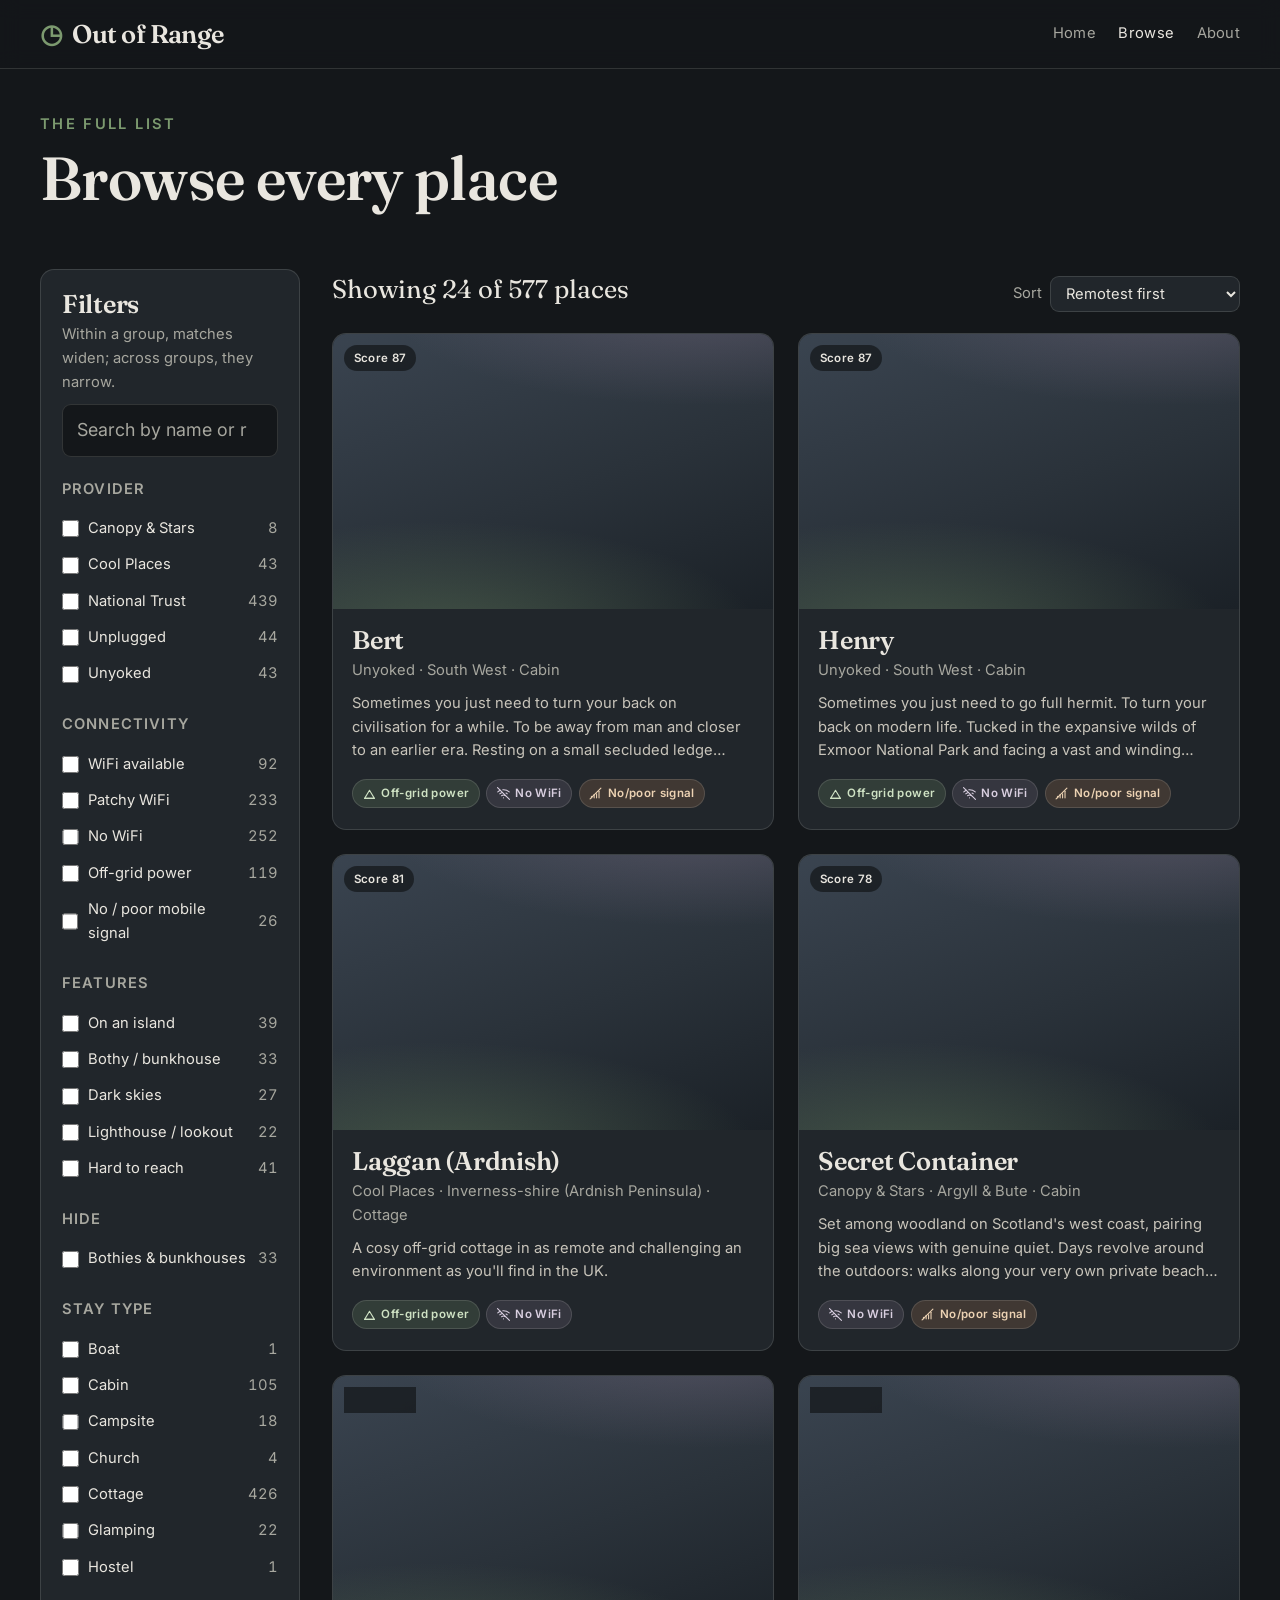
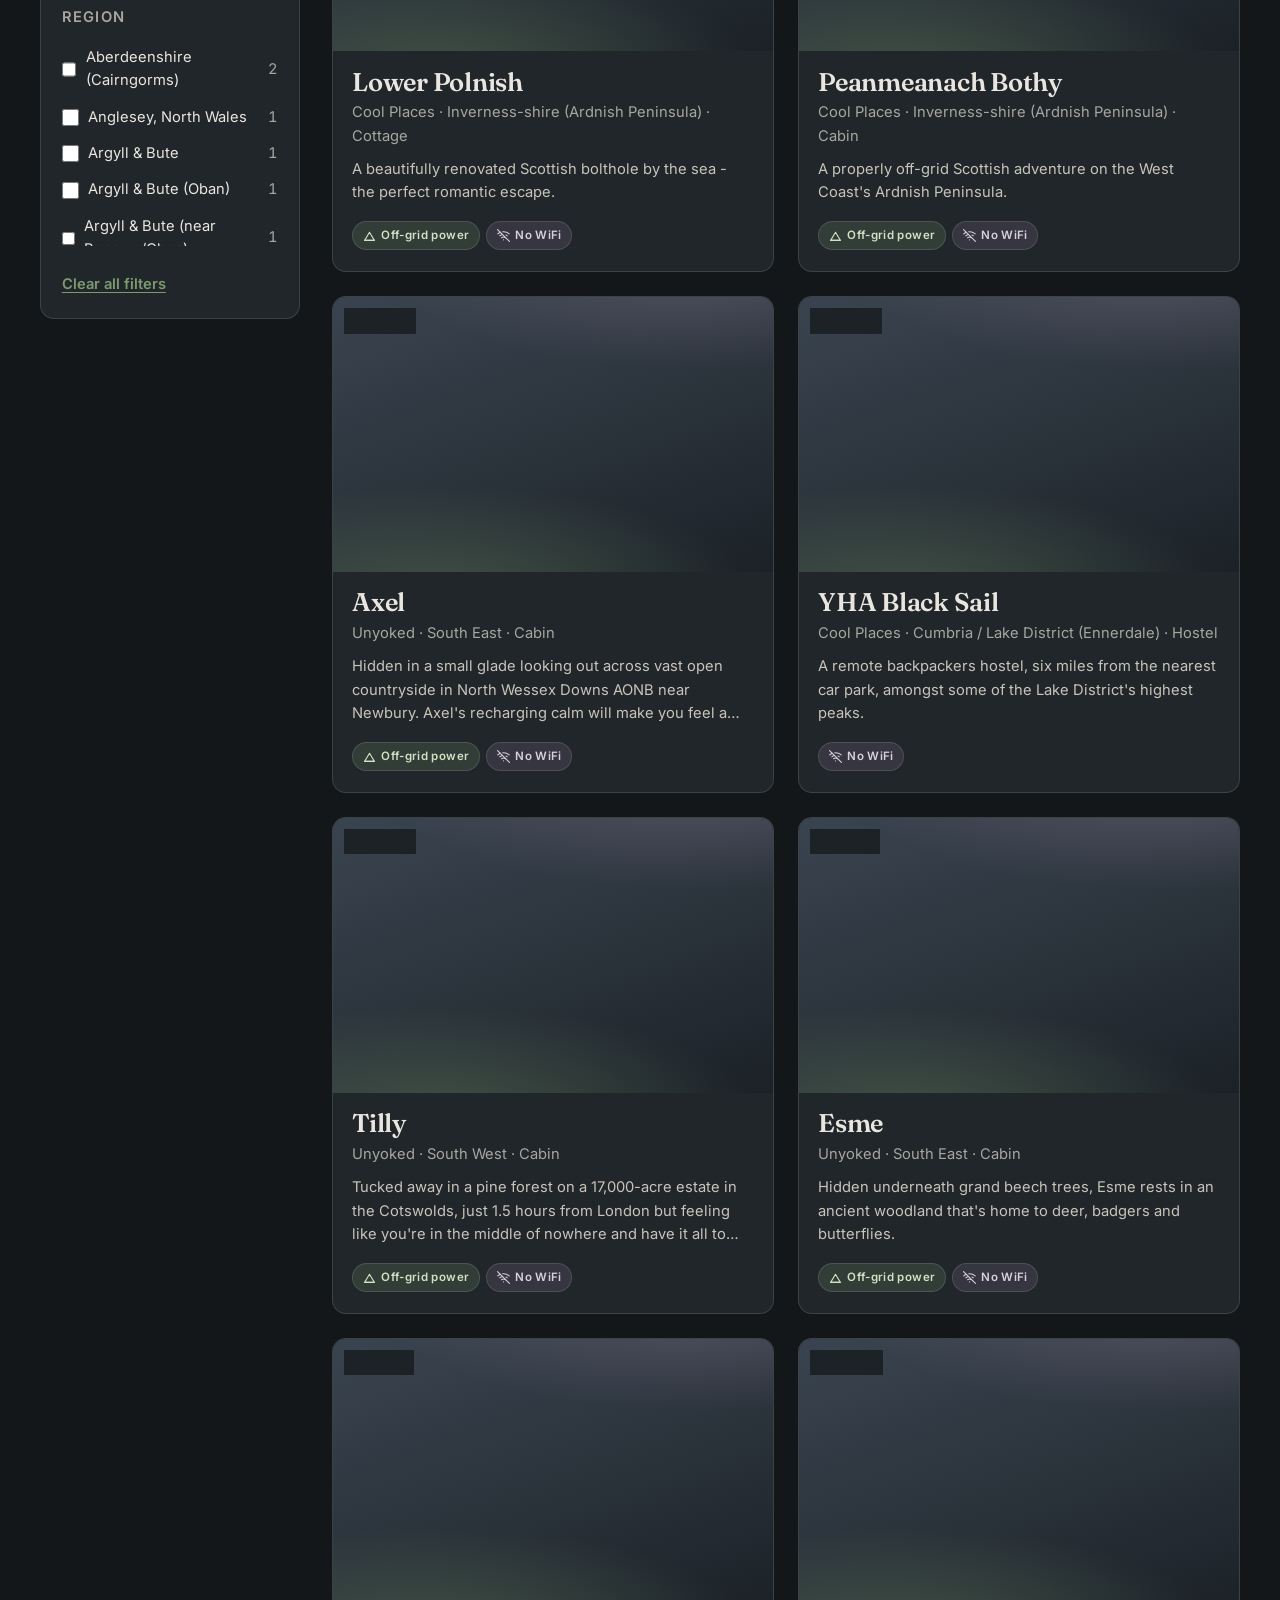
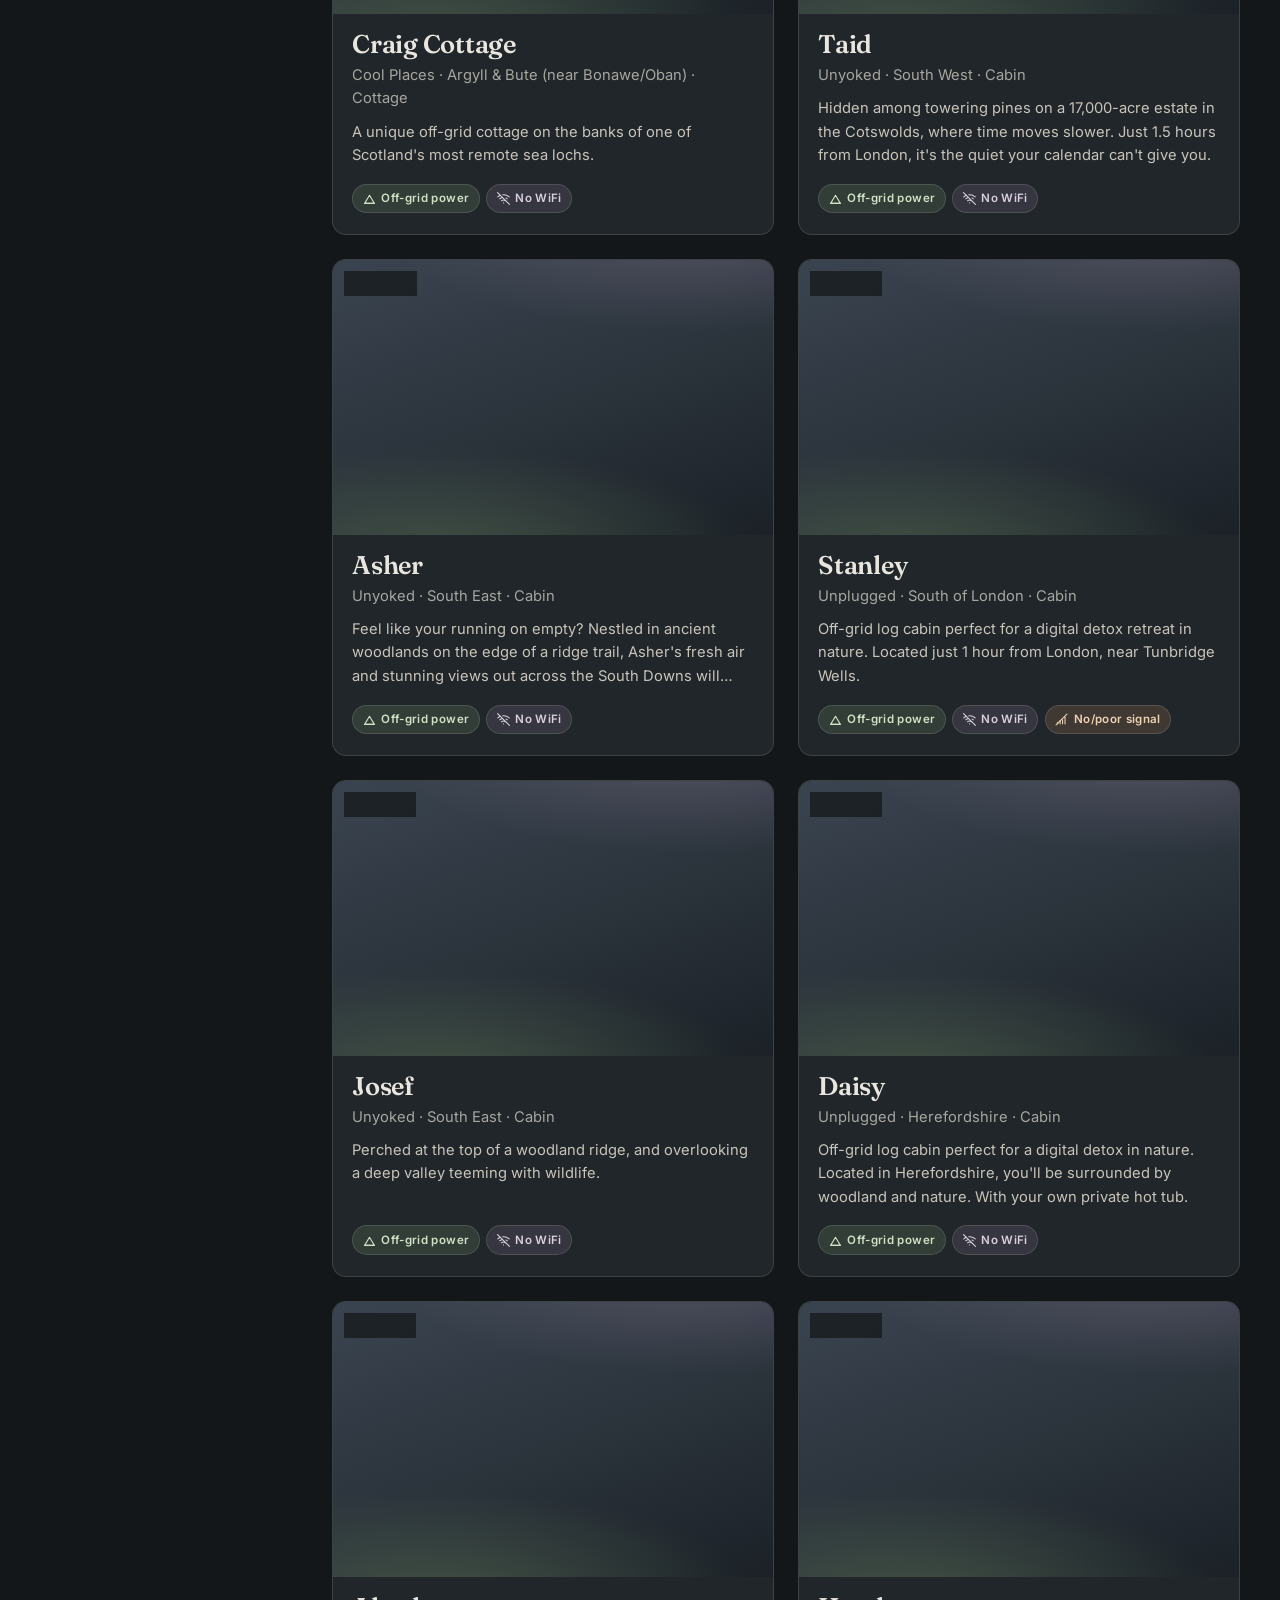
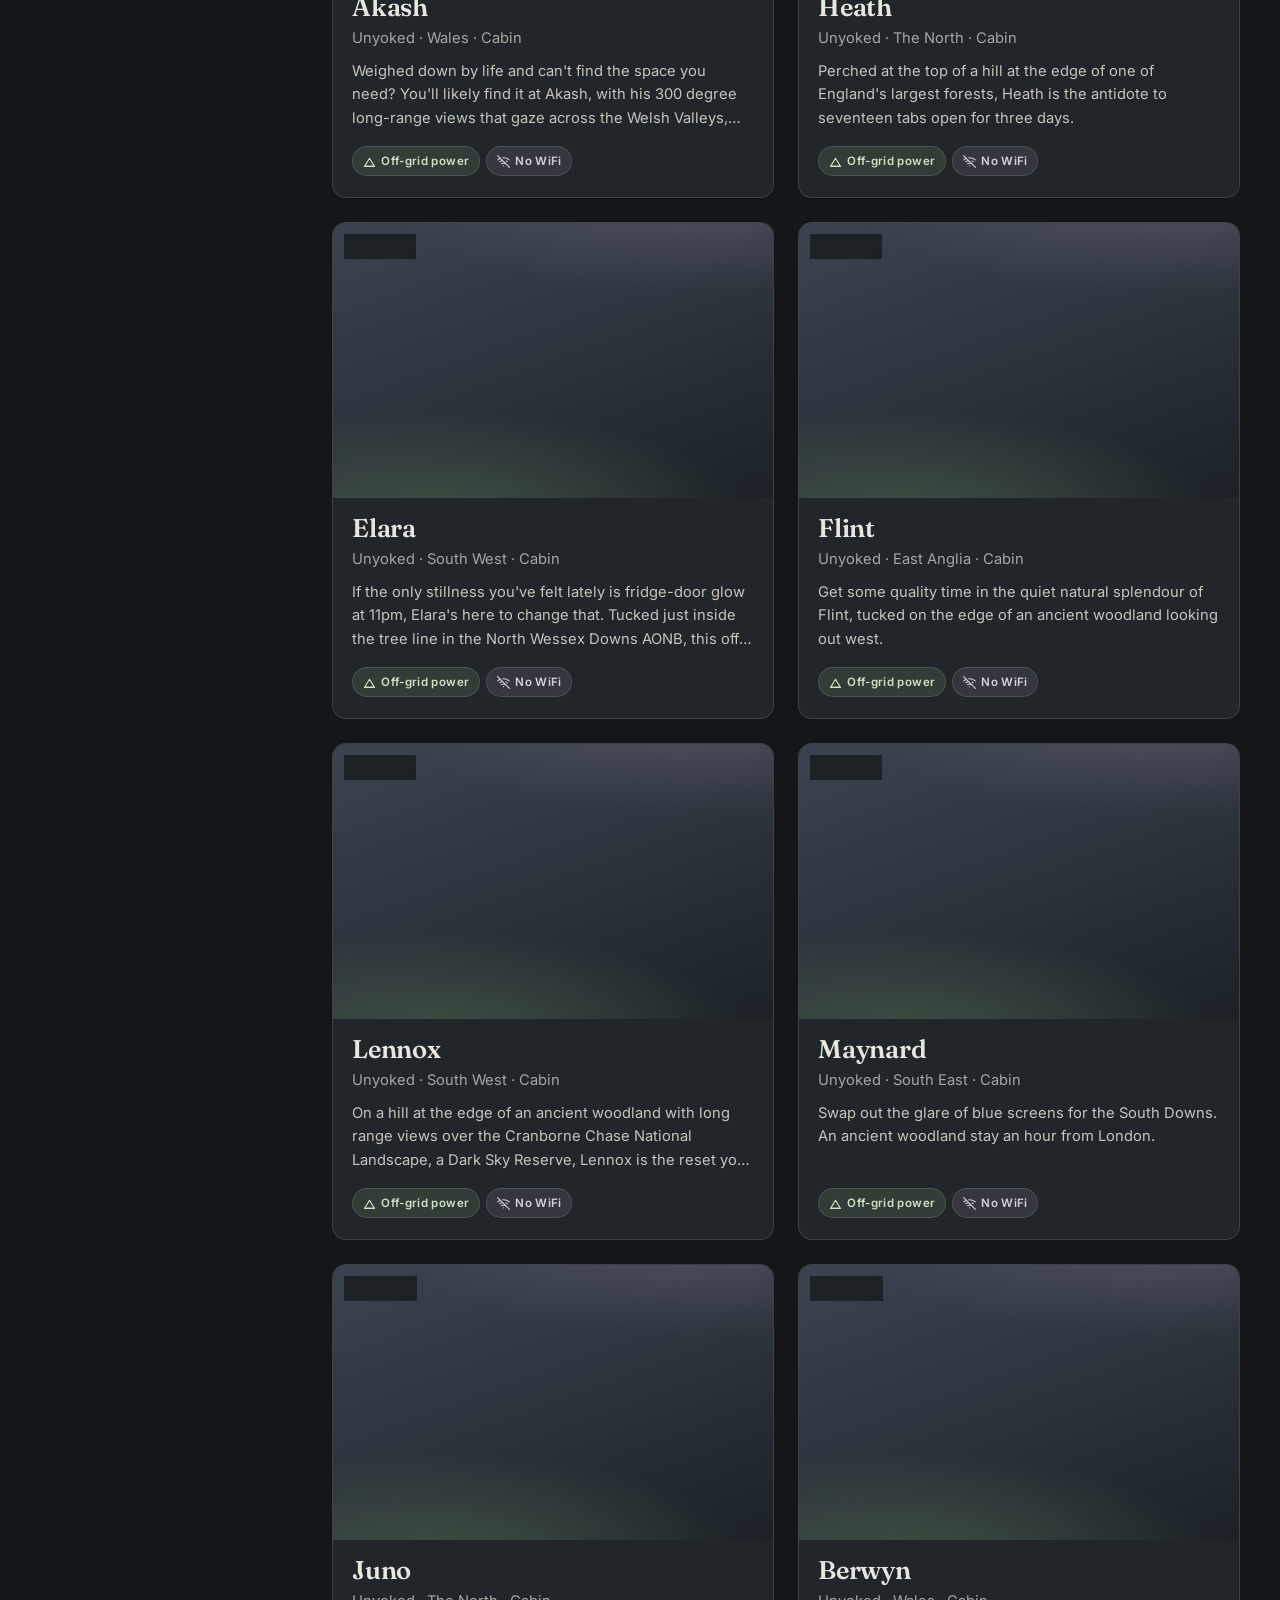
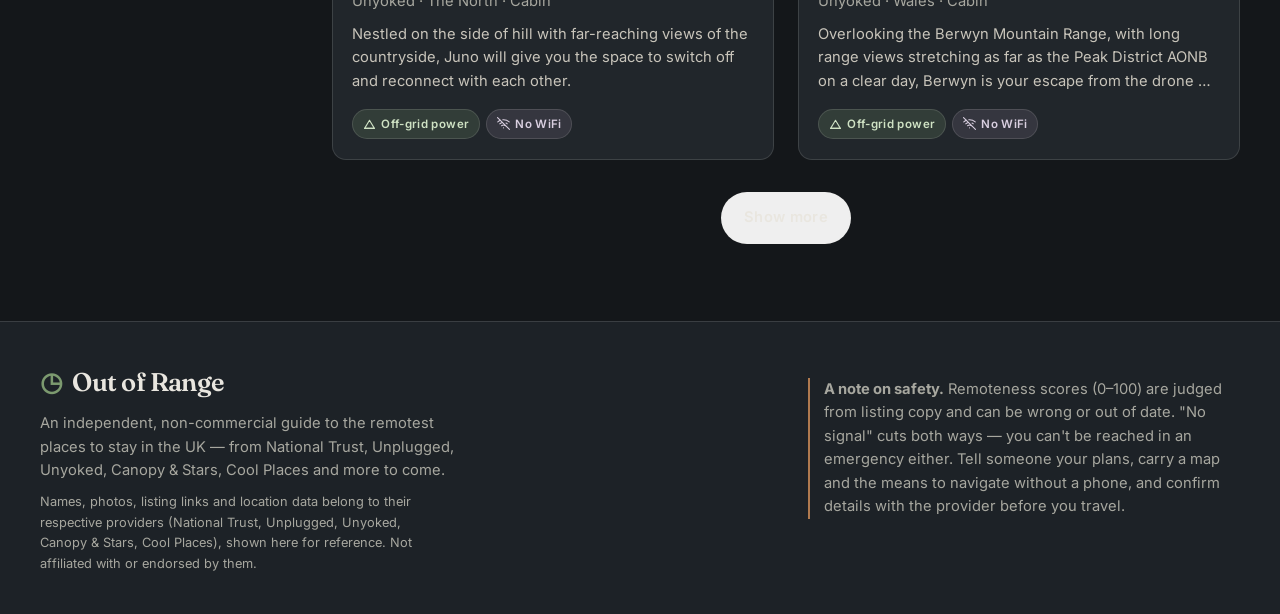
==== browse.html @ 347387bb "Initial commit: Out of Range — ranked guide to remote UK stays Static site (plain HTML/CSS/JS) ranki" ====
<!DOCTYPE html>
<html lang="en-GB">
<head>
  <meta charset="UTF-8">
  <meta name="viewport" content="width=device-width, initial-scale=1.0">
  <title>Browse remote places — Out of Range</title>
  <meta name="description" content="Filter remote UK places by connectivity (no WiFi, no signal, fully off-grid), nation and type.">
  <link rel="preconnect" href="https://fonts.googleapis.com">
  <link rel="preconnect" href="https://fonts.gstatic.com" crossorigin>
  <link href="https://fonts.googleapis.com/css2?family=Fraunces:opsz,wght@9..144,500;9..144,600&family=Inter:wght@400;500;600&display=swap" rel="stylesheet">
  <link rel="stylesheet" href="css/styles.css?v=40389946">
</head>
<body>
  <a class="skip-link" href="#main">Skip to content</a>

  <header class="site-header">
    <div class="wrap site-header__inner">
      <a class="brand" href="index.html"><span class="brand__mark">◷</span> Out of Range</a>
      <nav class="nav" aria-label="Primary">
        <a href="index.html">Home</a>
        <a href="browse.html" aria-current="page">Browse</a>
        <a href="index.html#about">About</a>
      </nav>
    </div>
  </header>

  <main id="main">
    <div class="wrap">
      <div class="section__head" style="margin-block:2.5rem 0">
        <span class="eyebrow">The full list</span>
        <h2 style="font-size:var(--step-3)">Browse every place</h2>
      </div>

      <button class="filters-toggle" id="filters-toggle" aria-expanded="false" aria-controls="filters">
        Filters
      </button>

      <div class="browse">
        <!-- Filters -->
        <form class="filters" id="filters" aria-label="Filter places">
          <h2>Filters</h2>
          <p class="muted" style="font-size:var(--step--1)">Within a group, matches widen; across groups, they narrow.</p>

          <div class="search-field">
            <label class="visually-hidden" for="search">Search places</label>
            <input type="search" id="search" placeholder="Search by name or region…" autocomplete="off">
          </div>

          <div id="filter-controls"><!-- populated by site.js --></div>

          <div class="filters__actions">
            <button type="button" class="link-btn" id="clear-filters">Clear all filters</button>
          </div>
        </form>

        <!-- Results -->
        <section aria-label="Results">
          <div class="results__bar">
            <span class="results__count" id="result-count" role="status" aria-live="polite">…</span>
            <label class="sort-field">
              Sort
              <select id="sort">
                <option value="remote">Remotest first</option>
                <option value="connected">Most connected first</option>
                <option value="az">A–Z</option>
              </select>
            </label>
          </div>
          <div id="results"><!-- populated by site.js --></div>
          <div class="more-wrap" id="more-wrap" hidden>
            <button type="button" class="btn btn--ghost" id="show-more">Show more</button>
          </div>
        </section>
      </div>
    </div>
  </main>

  <footer class="site-footer">
    <div class="wrap site-footer__inner">
      <div>
        <a class="brand" href="index.html"><span class="brand__mark">◷</span> Out of Range</a>
        <p style="margin-block-start:0.6rem">An independent, non-commercial guide to the remotest places to stay in the UK — from National Trust, Unplugged, Unyoked, Canopy &amp; Stars, Cool Places and more to come.</p>
        <p class="muted" style="font-size:0.8rem;margin-block-start:0.6rem">Names, photos, listing links and location data belong to their respective providers (National Trust, Unplugged, Unyoked, Canopy &amp; Stars, Cool Places), shown here for reference. Not affiliated with or endorsed by them.</p>
      </div>
      <div>
        <p class="safety"><strong>A note on safety.</strong> Remoteness scores (0–100) are judged from listing copy and can be wrong or out of date. "No signal" cuts both ways — you can't be reached in an emergency either. Tell someone your plans, carry a map and the means to navigate without a phone, and confirm details with the provider before you travel.</p>
      </div>
    </div>
  </footer>

  <script src="js/data.js?v=ab184cbf"></script>
  <script src="js/site.js?v=0c381d58"></script>
</body>
</html>
---- css/styles.css ----
/* ============================================================
   Out of Range — styles
   Plain CSS, no build. Organised: tokens, reset, layout,
   components, page sections, responsive, motion.
   ============================================================ */

/* ---------- Design tokens ---------- */
:root {
  /* Earthy / atmospheric palette */
  --ink: #14171a;          /* near-black slate */
  --ink-2: #1d2227;
  --fog: #e9e6df;          /* warm off-white */
  --fog-dim: #c8c4ba;
  --stone: #6f7670;        /* muted grey-green */
  --moss: #5b7355;         /* moss green */
  --moss-bright: #7c9a6f;
  --heather: #7d6f86;      /* muted purple */
  --rust: #b07a4f;         /* warm accent */
  --line: rgba(233, 230, 223, 0.14);

  --bg: var(--ink);
  --surface: #21262b;
  --surface-2: #2a3036;
  --text: var(--fog);
  --text-dim: #a7a79f;
  --accent: var(--moss-bright);

  --maxw: 1200px;
  --radius: 14px;
  --radius-sm: 9px;
  --shadow: 0 14px 40px rgba(0, 0, 0, 0.45);

  --serif: "Fraunces", "Iowan Old Style", "Palatino Linotype", Georgia, serif;
  --sans: "Inter", system-ui, -apple-system, "Segoe UI", Roboto, sans-serif;

  --step--1: clamp(0.82rem, 0.78rem + 0.2vw, 0.92rem);
  --step-0: clamp(1rem, 0.96rem + 0.25vw, 1.12rem);
  --step-1: clamp(1.3rem, 1.2rem + 0.6vw, 1.6rem);
  --step-2: clamp(1.7rem, 1.4rem + 1.4vw, 2.4rem);
  --step-3: clamp(2.4rem, 1.9rem + 2.6vw, 3.8rem);
  --step-4: clamp(3rem, 2.2rem + 4.5vw, 5.6rem);
}

/* ---------- Reset ---------- */
*,
*::before,
*::after { box-sizing: border-box; }

* { margin: 0; }

html { -webkit-text-size-adjust: 100%; scroll-behavior: smooth; }

body {
  font-family: var(--sans);
  font-size: var(--step-0);
  line-height: 1.6;
  color: var(--text);
  background: var(--bg);
  -webkit-font-smoothing: antialiased;
  text-rendering: optimizeLegibility;
  min-block-size: 100dvh;
}

img { display: block; max-inline-size: 100%; height: auto; }

a { color: inherit; text-decoration-color: var(--line); text-underline-offset: 3px; }
a:hover { text-decoration-color: var(--accent); }

h1, h2, h3 { font-family: var(--serif); font-weight: 600; line-height: 1.08; letter-spacing: -0.01em; }

button { font: inherit; cursor: pointer; }

:focus-visible {
  outline: 2px solid var(--moss-bright);
  outline-offset: 3px;
  border-radius: 4px;
}

/* ---------- Layout helpers ---------- */
.wrap {
  inline-size: min(100% - 2.5rem, var(--maxw));
  margin-inline: auto;
}

.skip-link {
  position: absolute;
  inset-block-start: -100px;
  inset-inline-start: 1rem;
  background: var(--fog);
  color: var(--ink);
  padding: 0.6rem 1rem;
  border-radius: 0 0 var(--radius-sm) var(--radius-sm);
  z-index: 100;
  transition: inset-block-start 0.2s ease;
}
.skip-link:focus { inset-block-start: 0; }

.eyebrow {
  font-family: var(--sans);
  font-size: var(--step--1);
  font-weight: 600;
  letter-spacing: 0.16em;
  text-transform: uppercase;
  color: var(--accent);
}

.muted { color: var(--text-dim); }

.visually-hidden {
  position: absolute;
  inline-size: 1px;
  block-size: 1px;
  padding: 0;
  margin: -1px;
  overflow: hidden;
  clip: rect(0, 0, 0, 0);
  white-space: nowrap;
  border: 0;
}

/* ---------- Header / nav ---------- */
.site-header {
  position: sticky;
  inset-block-start: 0;
  z-index: 40;
  backdrop-filter: blur(10px);
  background: color-mix(in srgb, var(--ink) 78%, transparent);
  border-block-end: 1px solid var(--line);
}
.site-header__inner {
  display: flex;
  align-items: center;
  justify-content: space-between;
  gap: 1rem;
  padding-block: 0.85rem;
}
.brand {
  display: inline-flex;
  align-items: center;
  gap: 0.6rem;
  font-family: var(--serif);
  font-size: var(--step-1);
  font-weight: 600;
  text-decoration: none;
  letter-spacing: -0.02em;
}
.brand__mark { color: var(--accent); }
.nav {
  display: flex;
  gap: 1.4rem;
  font-size: var(--step--1);
  letter-spacing: 0.02em;
}
.nav a { text-decoration: none; color: var(--text-dim); transition: color 0.15s ease; }
.nav a:hover,
.nav a[aria-current="page"] { color: var(--text); }

/* ---------- Hero ---------- */
.hero {
  position: relative;
  isolation: isolate;
  min-block-size: clamp(420px, 76dvh, 760px);
  display: grid;
  align-items: end;
  overflow: clip;
}
.hero__scene {
  position: absolute;
  inset: 0;
  z-index: -2;
  /* Layered gradients evoking misty ridgelines at dusk. */
  background:
    radial-gradient(120% 80% at 80% -10%, rgba(125, 111, 134, 0.5), transparent 60%),
    radial-gradient(90% 60% at 12% 0%, rgba(176, 122, 79, 0.28), transparent 55%),
    linear-gradient(180deg, #2b3440 0%, #222a33 30%, #1a2026 60%, #14171a 100%);
}
.hero__ridges {
  position: absolute;
  inset: 0;
  z-index: -1;
  background:
    radial-gradient(140% 70% at 20% 100%, rgba(91, 115, 85, 0.55), transparent 60%),
    radial-gradient(150% 60% at 85% 100%, rgba(31, 38, 46, 0.9), transparent 55%),
    radial-gradient(120% 50% at 50% 108%, rgba(20, 23, 26, 0.95), transparent 60%);
}
.hero__inner { padding-block: clamp(3rem, 9vh, 7rem); max-inline-size: 46rem; }
.hero h1 {
  font-size: var(--step-4);
  margin-block: 0.6rem 1.1rem;
}
.hero p { font-size: var(--step-1); color: var(--fog-dim); max-inline-size: 34rem; }
.hero__cta { margin-block-start: 2rem; display: flex; flex-wrap: wrap; gap: 0.9rem; }

/* ---------- Buttons ---------- */
.btn {
  display: inline-flex;
  align-items: center;
  gap: 0.5rem;
  padding: 0.8rem 1.4rem;
  border-radius: 999px;
  border: 1px solid transparent;
  font-size: var(--step--1);
  font-weight: 600;
  letter-spacing: 0.02em;
  text-decoration: none;
  transition: transform 0.15s ease, background 0.15s ease, border-color 0.15s ease;
}
.btn svg { inline-size: 17px; block-size: 17px; flex: none; }
.btn--primary { background: var(--fog); color: var(--ink); }
.btn--primary:hover { transform: translateY(-2px); background: #fff; }
.btn--ghost { border-color: var(--line); color: var(--text); }
.btn--ghost:hover { border-color: var(--accent); transform: translateY(-2px); }

/* ---------- Section scaffolding ---------- */
.section { padding-block: clamp(3.5rem, 8vh, 6rem); }
.section__head { max-inline-size: 42rem; margin-block-end: 2.5rem; }
.section__head h2 { font-size: var(--step-3); margin-block: 0.5rem 0.8rem; }
.section--alt { background: var(--ink-2); border-block: 1px solid var(--line); }

/* ---------- Concept strip ---------- */
.concept-grid {
  display: grid;
  grid-template-columns: repeat(auto-fit, minmax(220px, 1fr));
  gap: 1.5rem;
}
.concept {
  padding: 1.6rem;
  border: 1px solid var(--line);
  border-radius: var(--radius);
  background: var(--surface);
}
.concept h3 { font-size: var(--step-1); margin-block-end: 0.5rem; display: flex; align-items: center; gap: 0.6rem; }
.concept .icon { color: var(--accent); }

/* ---------- Card grid ---------- */
.card-grid {
  display: grid;
  grid-template-columns: repeat(auto-fill, minmax(min(100%, 290px), 1fr));
  gap: 1.5rem;
}

.card {
  position: relative;
  display: flex;
  flex-direction: column;
  background: var(--surface);
  border: 1px solid var(--line);
  border-radius: var(--radius);
  overflow: clip;
  text-decoration: none;
  color: inherit;
  transition: transform 0.18s ease, border-color 0.18s ease, box-shadow 0.18s ease;
}
.card:hover {
  transform: translateY(-4px);
  border-color: color-mix(in srgb, var(--accent) 50%, var(--line));
  box-shadow: var(--shadow);
}
.card__media {
  aspect-ratio: 16 / 10;
  position: relative;
  overflow: clip;
}
.card__media img {
  inline-size: 100%;
  block-size: 100%;
  object-fit: cover;
  transition: transform 0.4s ease;
}
.card:hover .card__media img { transform: scale(1.04); }
.card__rank {
  position: absolute;
  inset-block-start: 0.7rem;
  inset-inline-start: 0.7rem;
  font-size: 0.72rem;
  font-weight: 600;
  letter-spacing: 0.03em;
  background: color-mix(in srgb, var(--ink) 72%, transparent);
  backdrop-filter: blur(4px);
  color: var(--fog);
  padding: 0.22rem 0.6rem;
  border-radius: 999px;
}
.card__body { padding: 1.1rem 1.2rem 1.3rem; display: flex; flex-direction: column; gap: 0.6rem; flex: 1; }
.card__title { font-size: var(--step-1); }
.card__loc { font-size: var(--step--1); color: var(--text-dim); margin-block-start: -0.3rem; }
.card__blurb {
  font-size: var(--step--1);
  color: var(--fog-dim);
  display: -webkit-box;
  -webkit-line-clamp: 3;
  -webkit-box-orient: vertical;
  line-clamp: 3;
  overflow: clip;
}
.card__badges { margin-block-start: auto; padding-block-start: 0.4rem; }

/* ---------- Connectivity badges ---------- */
.badges { display: flex; flex-wrap: wrap; gap: 0.4rem; }
.badge {
  display: inline-flex;
  align-items: center;
  gap: 0.35rem;
  font-size: 0.72rem;
  font-weight: 600;
  letter-spacing: 0.03em;
  padding: 0.28rem 0.6rem;
  border-radius: 999px;
  border: 1px solid var(--line);
  white-space: nowrap;
}
.badge svg { inline-size: 13px; block-size: 13px; }
.badge--nowifi { background: color-mix(in srgb, var(--heather) 22%, var(--surface)); color: #d9cfe0; }
.badge--patchy { background: color-mix(in srgb, var(--heather) 14%, var(--surface)); color: #c9c0d2; }
.badge--nosignal { background: color-mix(in srgb, var(--rust) 22%, var(--surface)); color: #ecd2b3; }
.badge--offgrid { background: color-mix(in srgb, var(--moss) 30%, var(--surface)); color: #cfe2c4; }

/* ---------- Image fallback (when a CDN photo won't load) ---------- */
.media--fallback {
  background:
    radial-gradient(120% 70% at 25% 110%, rgba(91, 115, 85, 0.55), transparent 60%),
    radial-gradient(120% 60% at 85% -10%, rgba(125, 111, 134, 0.4), transparent 60%),
    linear-gradient(160deg, #3a4450 0%, #2a323a 55%, #1b2127 100%);
}

/* ---------- Browse layout ---------- */
.browse {
  display: grid;
  grid-template-columns: 1fr;
  gap: 2rem;
  padding-block: clamp(2rem, 5vh, 3.5rem);
}
@media (min-width: 920px) {
  .browse { grid-template-columns: 260px 1fr; align-items: start; }
}

.filters {
  border: 1px solid var(--line);
  border-radius: var(--radius);
  background: var(--surface);
  padding: 1.3rem;
}
@media (min-width: 920px) {
  .filters { position: sticky; inset-block-start: 5rem; }
}
.filters h2 { font-size: var(--step-1); margin-block-end: 0.3rem; }
.filter-group { border: 0; padding: 0; margin-block-start: 1.3rem; }
.filter-group legend {
  font-size: var(--step--1);
  font-weight: 600;
  letter-spacing: 0.08em;
  text-transform: uppercase;
  color: var(--text-dim);
  margin-block-end: 0.6rem;
  padding: 0;
}
.filter-group--scroll {
  max-block-size: 240px;
  overflow-y: auto;
  scrollbar-gutter: stable;
  overscroll-behavior: contain;
}
.check {
  display: flex;
  align-items: center;
  gap: 0.6rem;
  padding: 0.4rem 0;
  font-size: var(--step--1);
  cursor: pointer;
}
.check input { inline-size: 1.05rem; block-size: 1.05rem; accent-color: var(--moss-bright); cursor: pointer; }
.check .count { margin-inline-start: auto; color: var(--text-dim); font-variant-numeric: tabular-nums; }

.search-field { position: relative; margin-block-start: 0.6rem; }
.search-field input {
  inline-size: 100%;
  padding: 0.7rem 0.9rem;
  border-radius: var(--radius-sm);
  border: 1px solid var(--line);
  background: var(--ink);
  color: var(--text);
  font: inherit;
}
.search-field input::placeholder { color: var(--text-dim); }

.filters__actions { margin-block-start: 1.4rem; }
.link-btn {
  background: none;
  border: 0;
  color: var(--accent);
  font-size: var(--step--1);
  font-weight: 600;
  padding: 0;
  text-decoration: underline;
  text-underline-offset: 3px;
}

.results__bar {
  display: flex;
  align-items: baseline;
  justify-content: space-between;
  gap: 1rem;
  margin-block-end: 1.3rem;
  flex-wrap: wrap;
}
.results__count { font-family: var(--serif); font-size: var(--step-1); }
.sort-field { display: flex; align-items: center; gap: 0.5rem; font-size: var(--step--1); color: var(--text-dim); }
.sort-field select {
  font: inherit;
  font-size: var(--step--1);
  color: var(--text);
  background: var(--surface);
  border: 1px solid var(--line);
  border-radius: var(--radius-sm);
  padding: 0.45rem 0.7rem;
}
.more-wrap { margin-block-start: 2rem; display: grid; place-items: center; }
.more-wrap[hidden] { display: none; }
.empty {
  border: 1px dashed var(--line);
  border-radius: var(--radius);
  padding: 3rem 1.5rem;
  text-align: center;
  color: var(--text-dim);
}

/* mobile filter toggle */
.filters-toggle { display: none; }
@media (max-width: 919px) {
  .filters-toggle {
    display: inline-flex;
    align-items: center;
    gap: 0.5rem;
    margin-block-end: 1rem;
    padding: 0.7rem 1.1rem;
    border-radius: 999px;
    border: 1px solid var(--line);
    background: var(--surface);
    color: var(--text);
  }
  .filters { display: none; }
  .filters[data-open="true"] { display: block; }
}

/* ---------- Place detail ---------- */
.place-hero {
  position: relative;
  isolation: isolate;
  min-block-size: clamp(340px, 56dvh, 560px);
  display: grid;
  align-items: end;
  overflow: clip;
}
.place-hero__bg { position: absolute; inset: 0; z-index: -2; }
.place-hero__bg img { inline-size: 100%; block-size: 100%; object-fit: cover; }
.place-hero::after {
  content: "";
  position: absolute;
  inset: 0;
  z-index: -1;
  background: linear-gradient(180deg, rgba(20,23,26,0.15) 0%, rgba(20,23,26,0.55) 55%, rgba(20,23,26,0.95) 100%);
}
.place-hero__inner { padding-block: clamp(2rem, 6vh, 4rem); }
.place-hero h1 { font-size: var(--step-3); margin-block: 0.6rem 0.8rem; max-inline-size: 18ch; }
.place-hero__meta { display: flex; flex-wrap: wrap; gap: 0.5rem 1.2rem; color: var(--fog-dim); font-size: var(--step--1); }

.place-body {
  display: grid;
  grid-template-columns: 1fr;
  gap: 2.5rem;
  padding-block: clamp(2.5rem, 6vh, 4rem);
}
@media (min-width: 860px) {
  .place-body { grid-template-columns: 1fr 300px; align-items: start; }
}
.prose p { margin-block-end: 1rem; max-inline-size: 60ch; }
.prose p:first-of-type { font-size: var(--step-1); color: var(--fog); font-family: var(--serif); line-height: 1.4; }

.block-h { font-size: var(--step-1); margin-block: 2rem 0.9rem; }

.chips { display: flex; flex-wrap: wrap; gap: 0.5rem; }
.chip {
  font-size: var(--step--1);
  padding: 0.35rem 0.75rem;
  border-radius: 999px;
  border: 1px solid var(--line);
  background: var(--surface);
  color: var(--fog-dim);
}

.quotes { list-style: none; padding: 0; display: flex; flex-direction: column; gap: 0.9rem; max-inline-size: 62ch; }
.quotes li {
  padding: 0.7rem 0 0.7rem 1.1rem;
  border-inline-start: 2px solid color-mix(in srgb, var(--accent) 60%, var(--line));
  color: var(--fog-dim);
  font-style: italic;
}

.score-total { font-family: var(--sans); font-size: var(--step-1); color: var(--accent); margin-inline-start: 0.4rem; }
.score-total small { color: var(--text-dim); font-weight: 400; }
.score-why { max-inline-size: 60ch; margin-block: -0.3rem 1rem; font-style: italic; }
.scorebars { display: grid; gap: 0.55rem; max-inline-size: 30rem; }
.bar { display: grid; grid-template-columns: 7.5rem 1fr 3rem; align-items: center; gap: 0.7rem; font-size: var(--step--1); }
.bar__label { color: var(--fog-dim); }
.bar__track { block-size: 8px; border-radius: 999px; background: color-mix(in srgb, var(--fog) 10%, transparent); overflow: clip; }
.bar__fill { display: block; block-size: 100%; border-radius: 999px; background: linear-gradient(90deg, var(--moss), var(--moss-bright)); }
.bar__val { text-align: end; color: var(--fog-dim); font-variant-numeric: tabular-nums; }
.bar__val small { color: var(--text-dim); }

.caveat {
  margin-block-start: 1.5rem;
  padding: 0.9rem 1.1rem;
  border-radius: var(--radius-sm);
  background: color-mix(in srgb, var(--rust) 12%, var(--surface));
  border: 1px solid var(--line);
  font-size: var(--step--1);
  max-inline-size: 62ch;
}

.gallery {
  margin-block-start: 2rem;
  display: grid;
  grid-template-columns: repeat(auto-fit, minmax(180px, 1fr));
  gap: 0.8rem;
}
.gallery__item { aspect-ratio: 4 / 3; border-radius: var(--radius-sm); overflow: clip; }
.gallery__item img { inline-size: 100%; block-size: 100%; object-fit: cover; }

.factbox__actions { margin-block-start: 1.4rem; display: flex; flex-direction: column; gap: 0.7rem; }
.factbox__actions .btn { justify-content: center; }

.factbox {
  border: 1px solid var(--line);
  border-radius: var(--radius);
  background: var(--surface);
  padding: 1.4rem;
}
@media (min-width: 860px) { .factbox { position: sticky; inset-block-start: 5rem; } }
.factbox h2 { font-size: var(--step-1); margin-block-end: 1rem; }
.fact { padding-block: 0.7rem; border-block-start: 1px solid var(--line); }
.fact:first-of-type { border-block-start: 0; padding-block-start: 0; }
.fact dt { font-size: 0.72rem; letter-spacing: 0.08em; text-transform: uppercase; color: var(--text-dim); }
.fact dd { margin-block-start: 0.15rem; }
.connectivity-note {
  margin-block-start: 1.2rem;
  padding: 0.9rem 1rem;
  border-radius: var(--radius-sm);
  background: var(--ink);
  border: 1px solid var(--line);
  font-size: var(--step--1);
  color: var(--fog-dim);
}
.back-link { display: inline-flex; align-items: center; gap: 0.4rem; margin-block-end: 1.5rem; font-size: var(--step--1); color: var(--text-dim); text-decoration: none; white-space: nowrap; }
.back-link svg { inline-size: 16px; block-size: 16px; flex: none; }
.back-link:hover { color: var(--text); }

/* ---------- Footer ---------- */
.site-footer {
  border-block-start: 1px solid var(--line);
  background: var(--ink-2);
  padding-block: 2.5rem;
  margin-block-start: 2rem;
}
.site-footer__inner { display: flex; flex-wrap: wrap; gap: 1.5rem 3rem; justify-content: space-between; }
.site-footer p { font-size: var(--step--1); color: var(--text-dim); max-inline-size: 48ch; }
.safety {
  margin-block-start: 1rem;
  font-size: 0.8rem;
  color: var(--text-dim);
  border-inline-start: 2px solid var(--rust);
  padding-inline-start: 0.9rem;
}

/* ---------- Motion ---------- */
@media (prefers-reduced-motion: reduce) {
  html { scroll-behavior: auto; }
  *, *::before, *::after {
    animation-duration: 0.001ms !important;
    transition-duration: 0.001ms !important;
  }
}
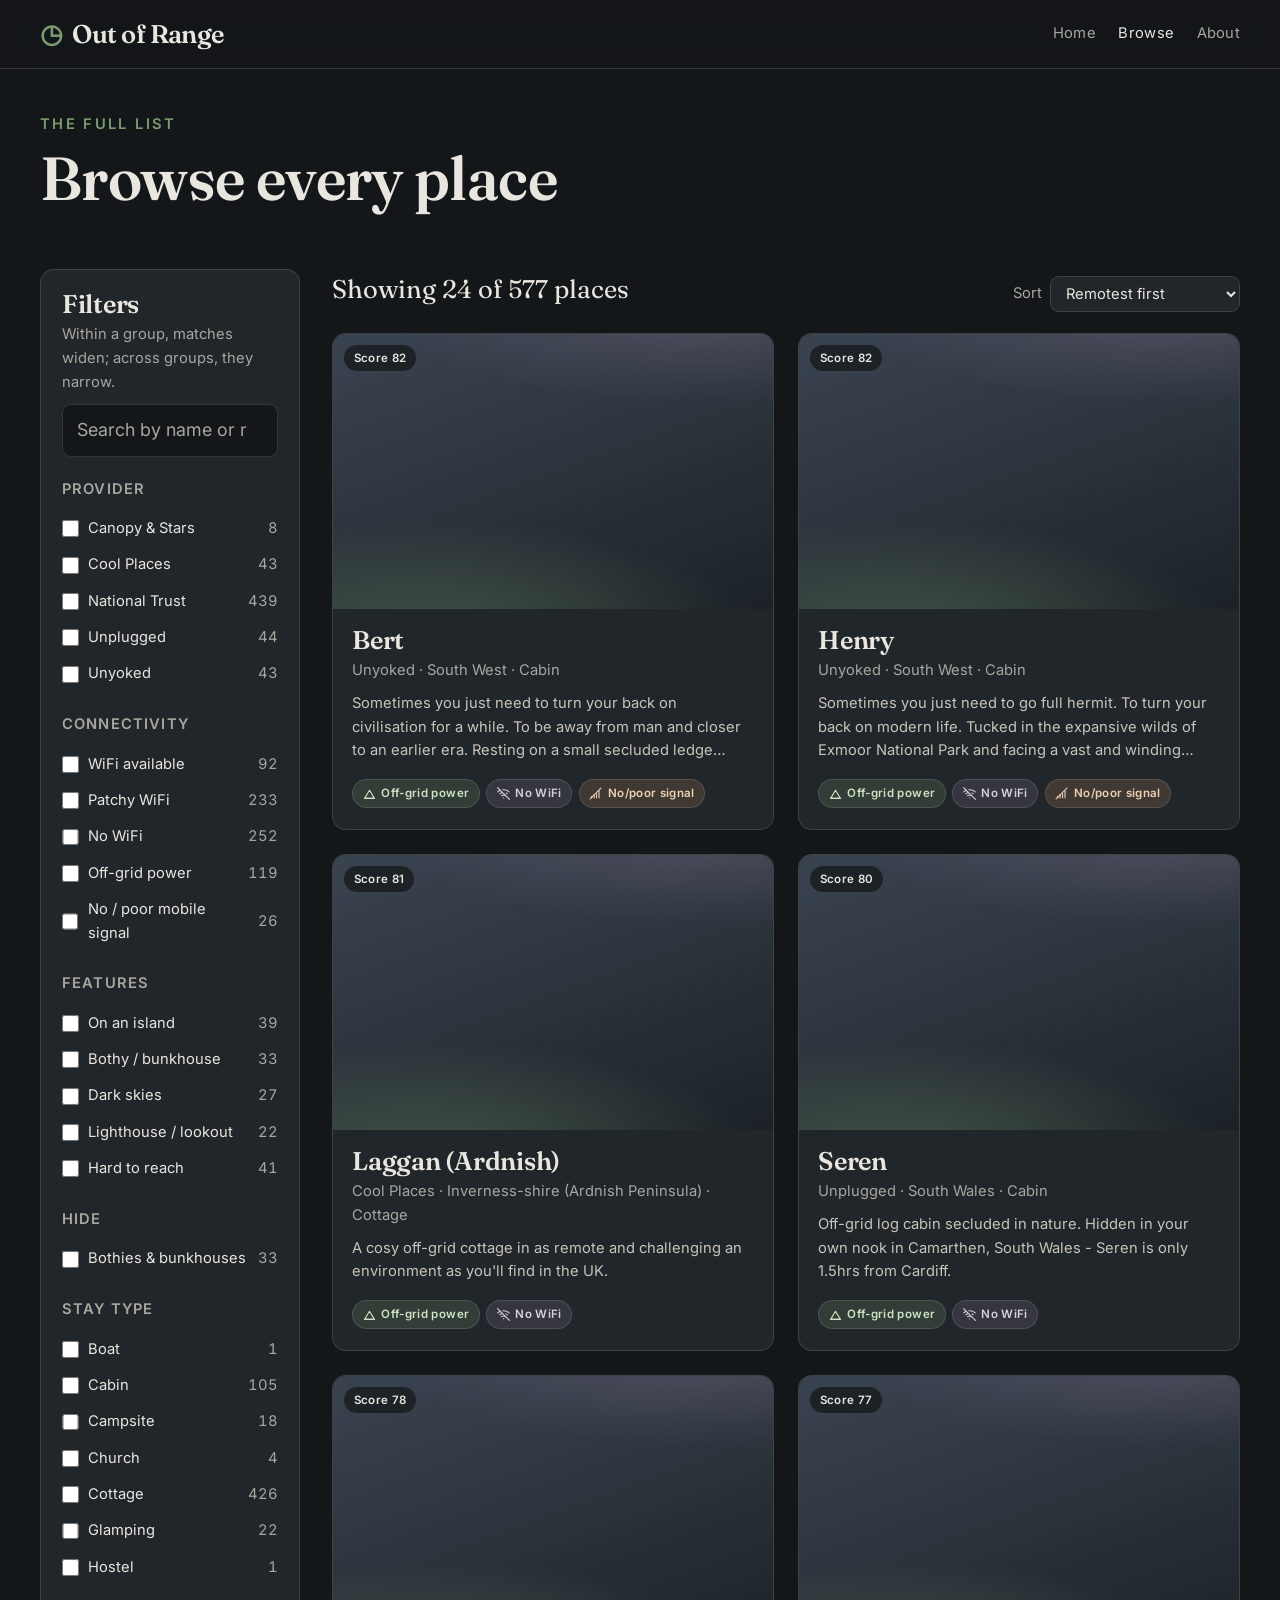
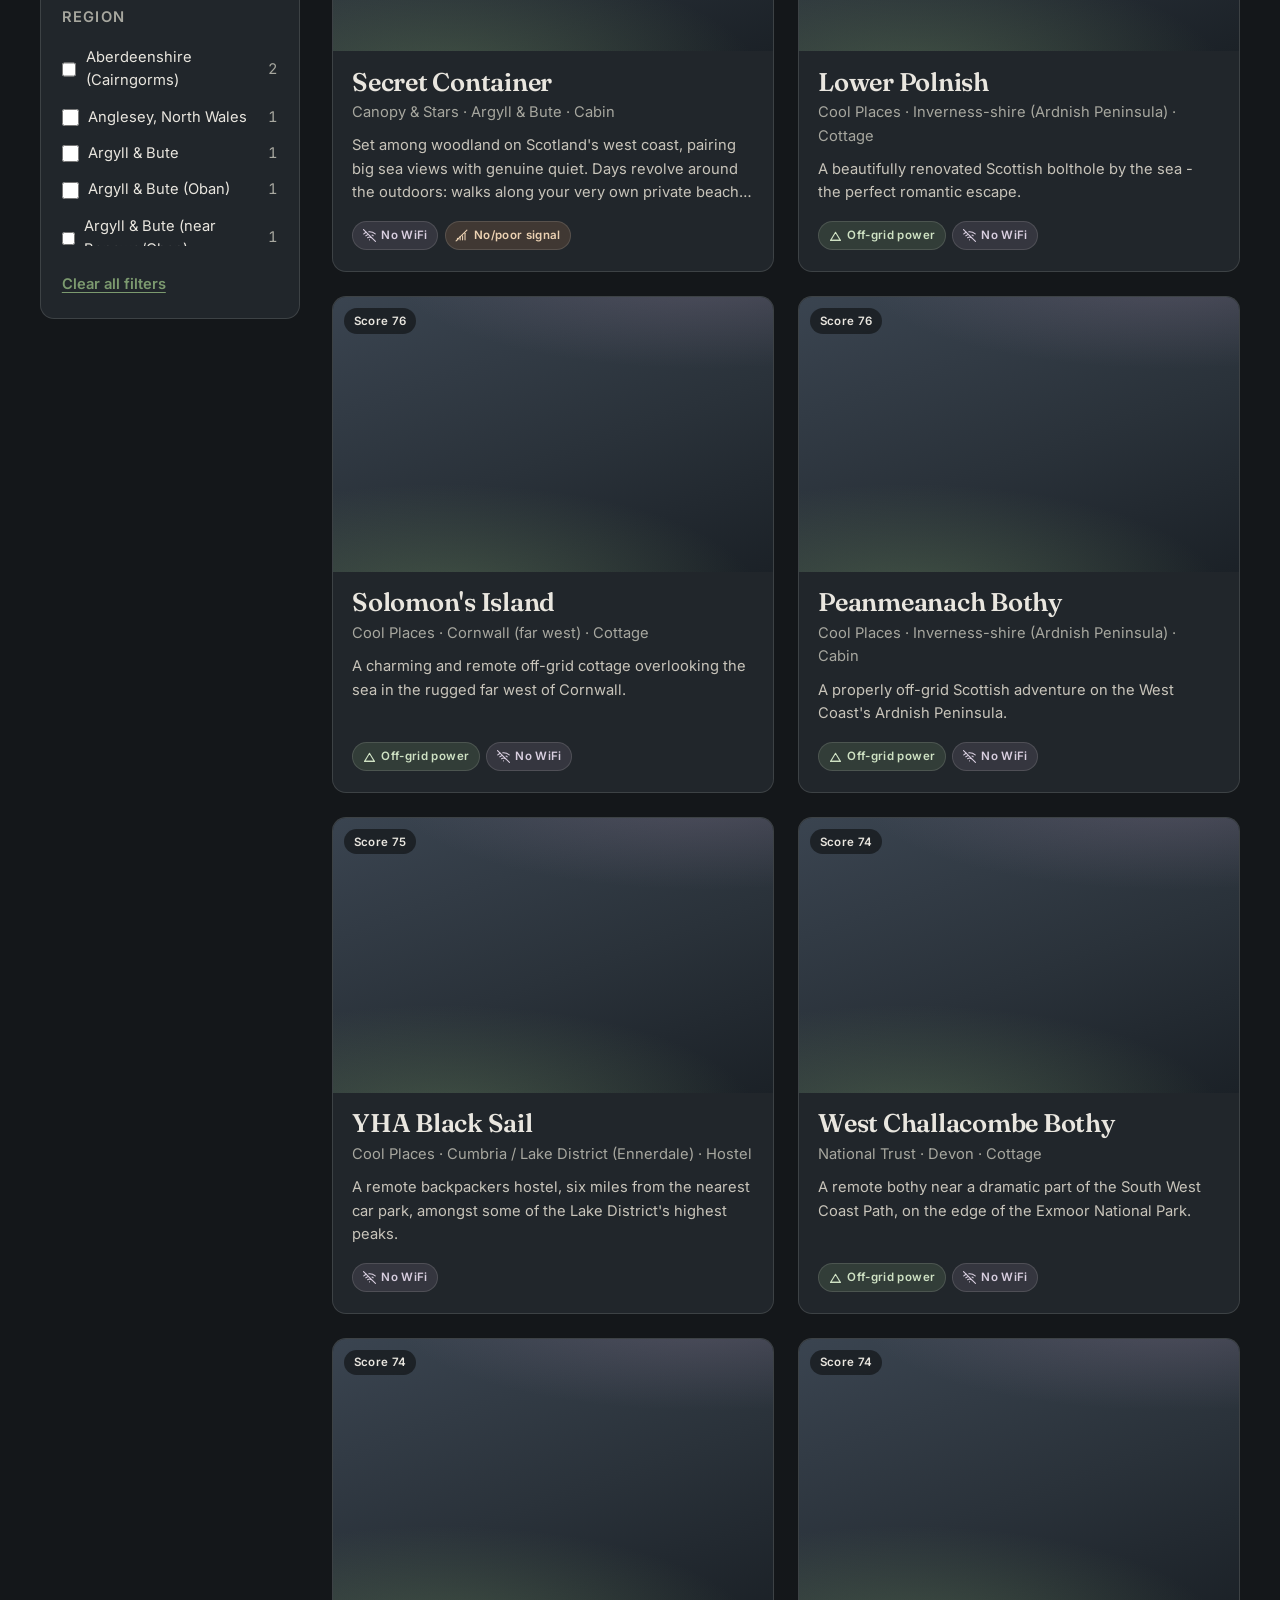
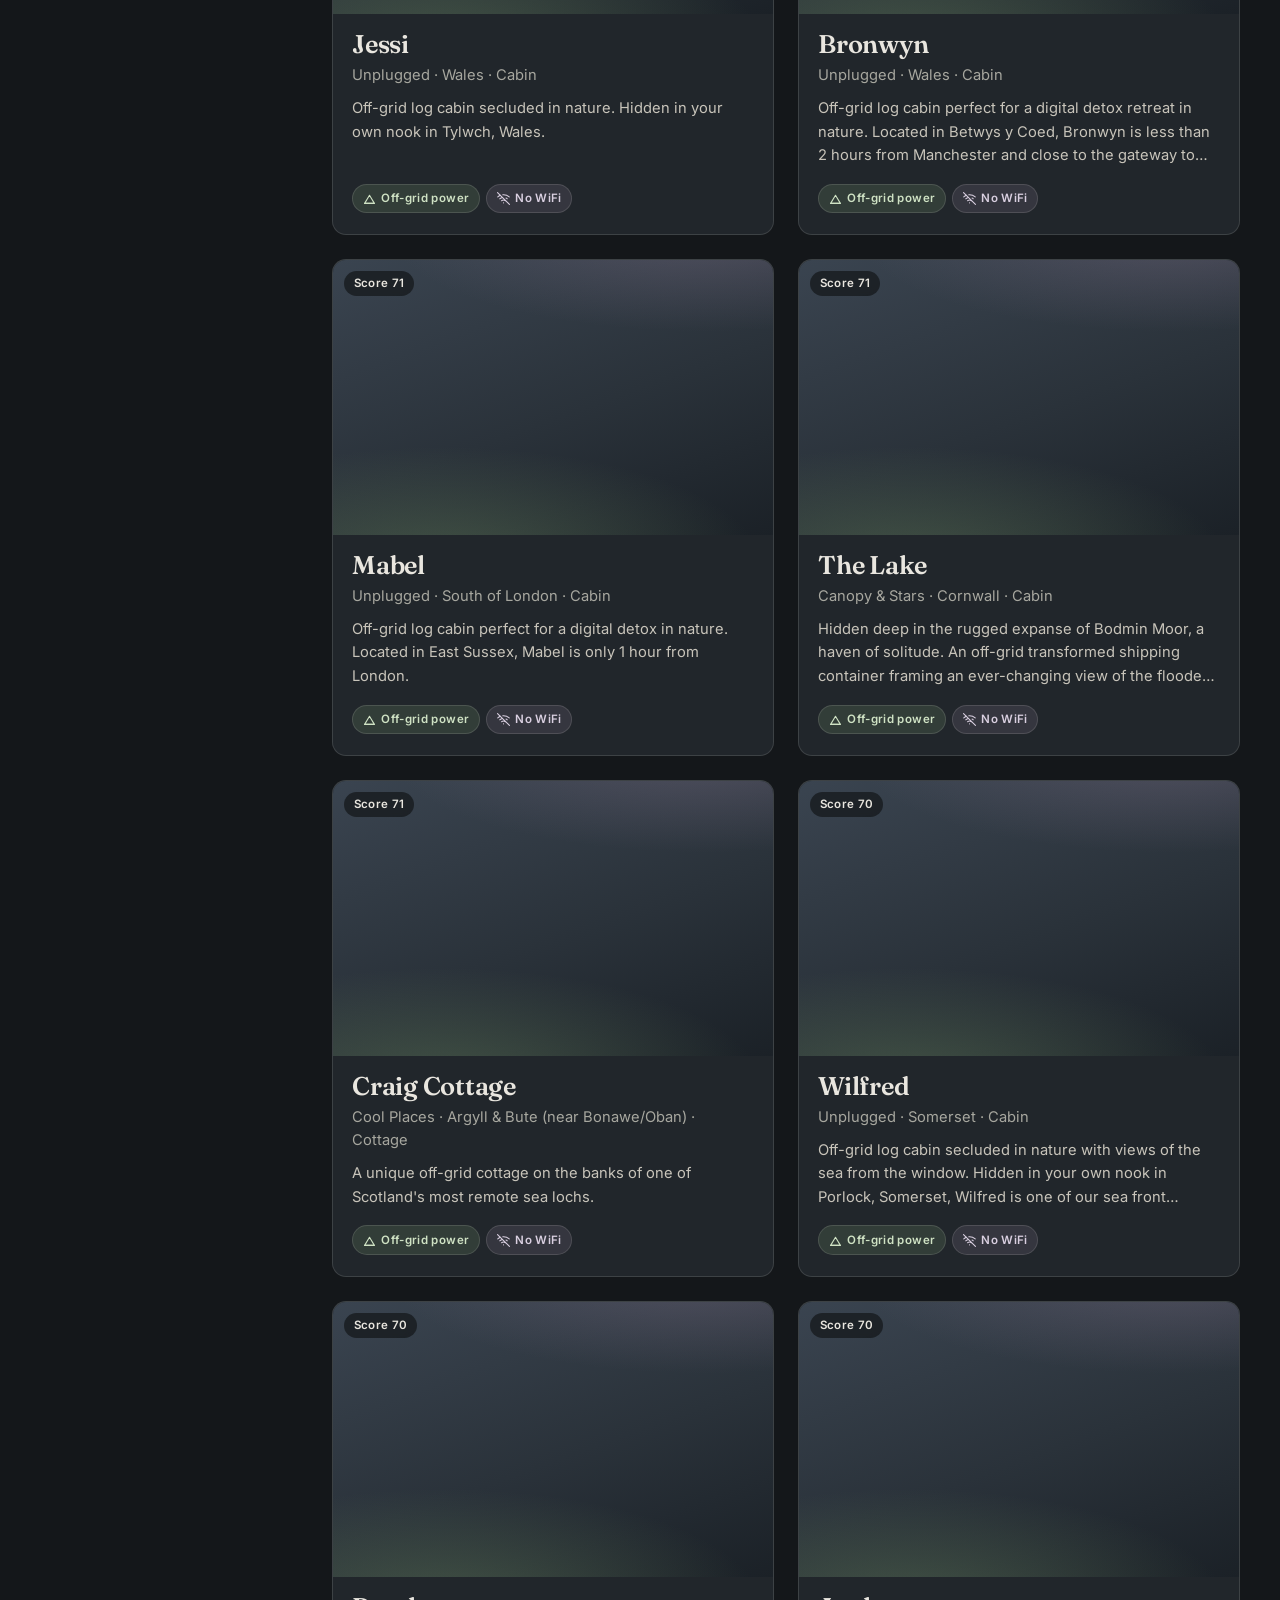
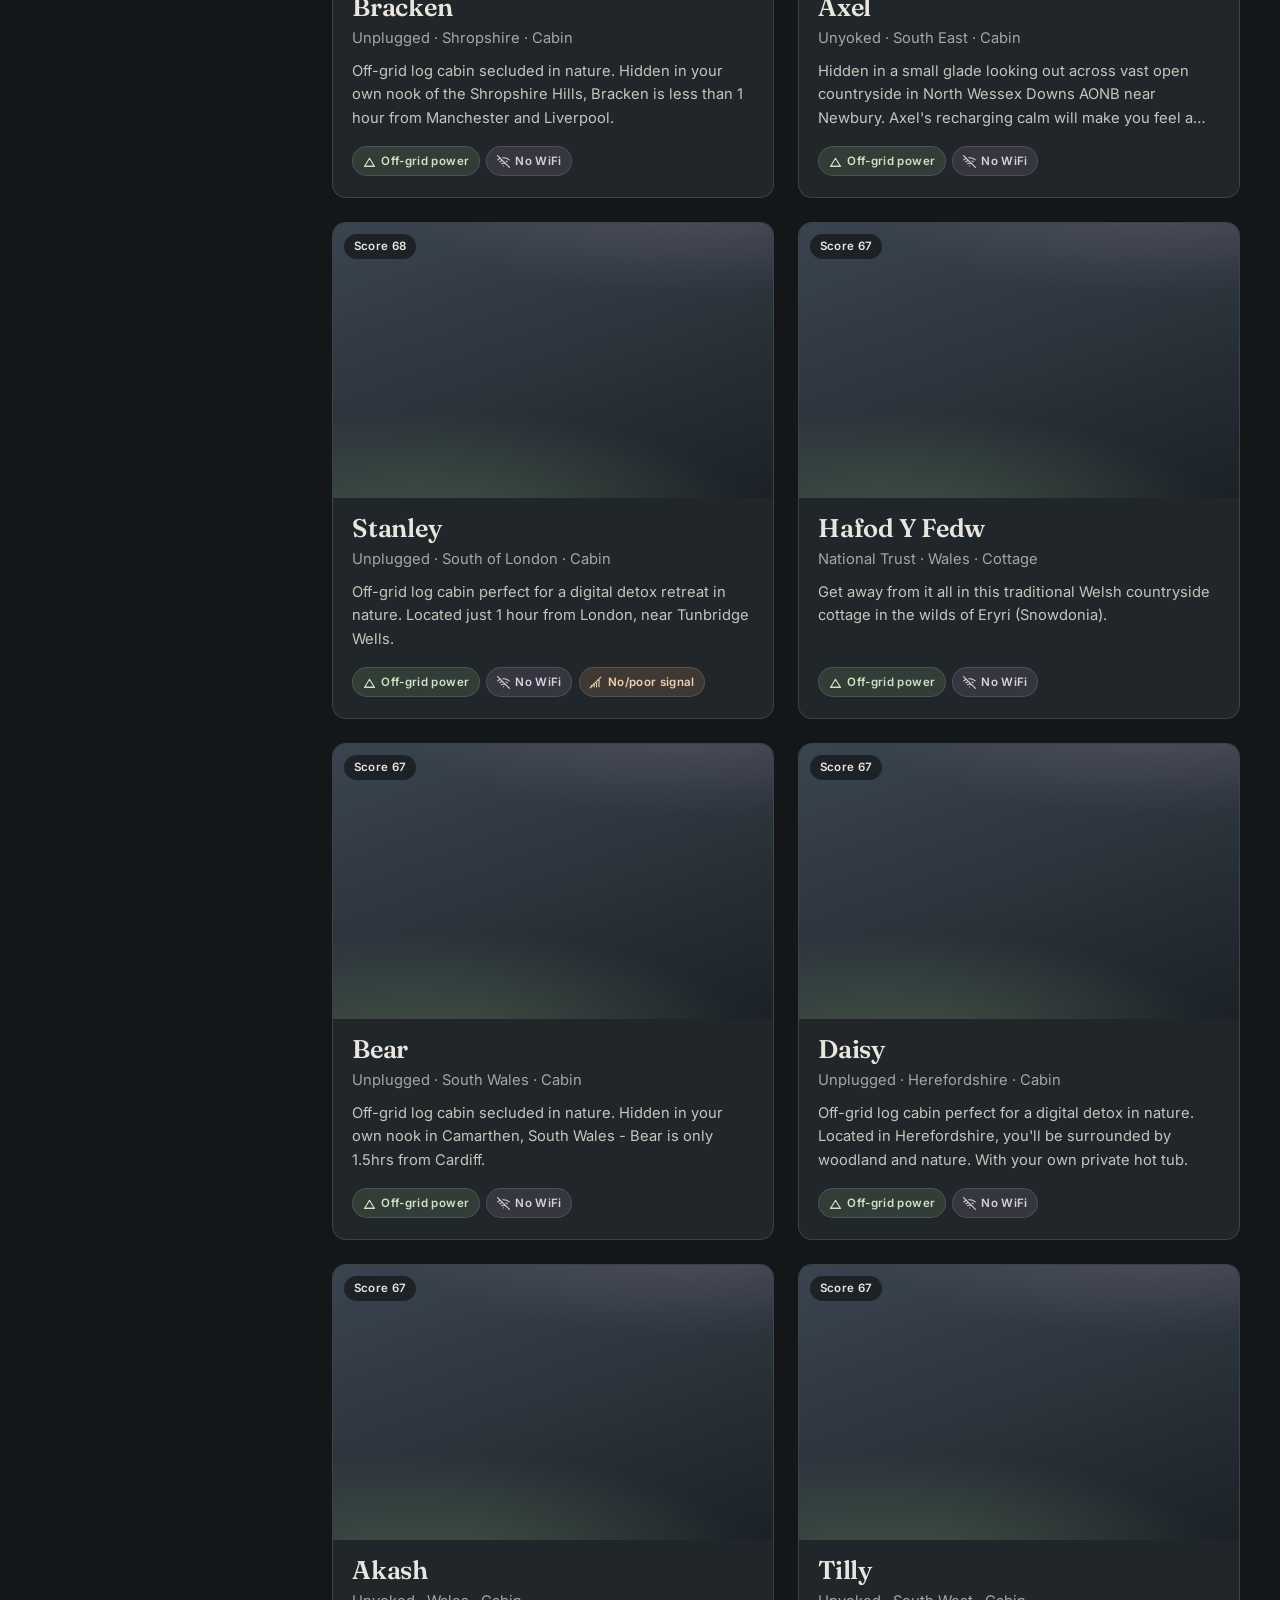
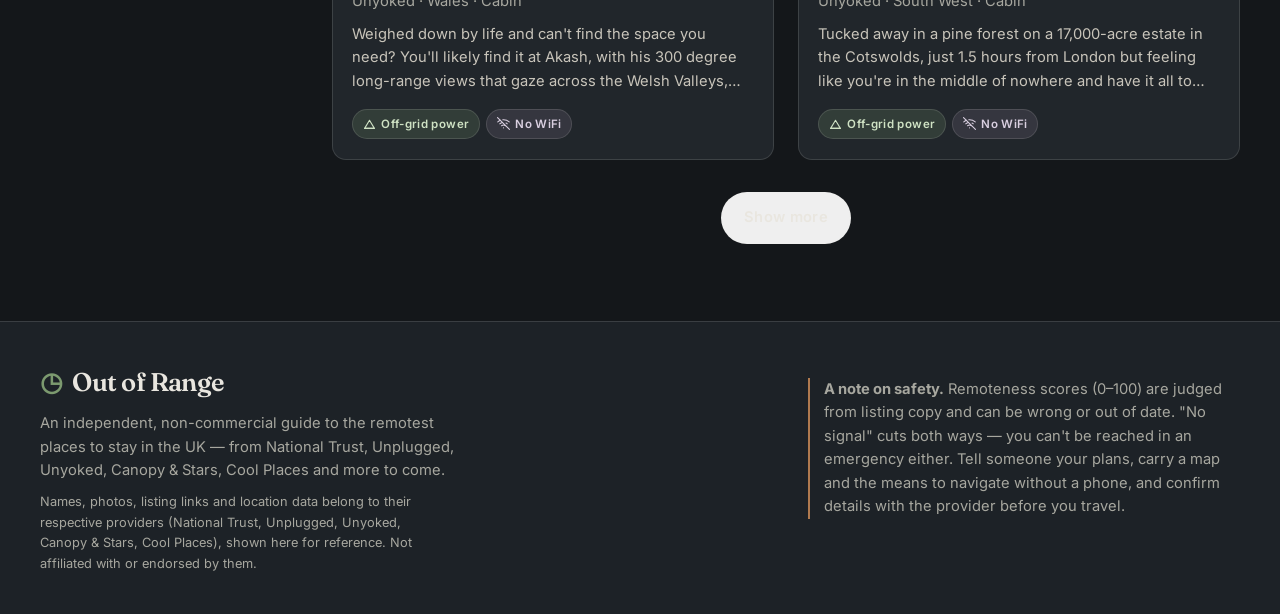
==== commit 6d7f3d32: "Fairer scoring: infer signal for off-grid remote places; ease short hike-in access Listing-copy scor" ====
--- a/browse.html
+++ b/browse.html
@@ -88,7 +88,7 @@
     </div>
   </footer>
 
-  <script src="js/data.js?v=ab184cbf"></script>
+  <script src="js/data.js?v=fb773a36"></script>
   <script src="js/site.js?v=0c381d58"></script>
 </body>
 </html>
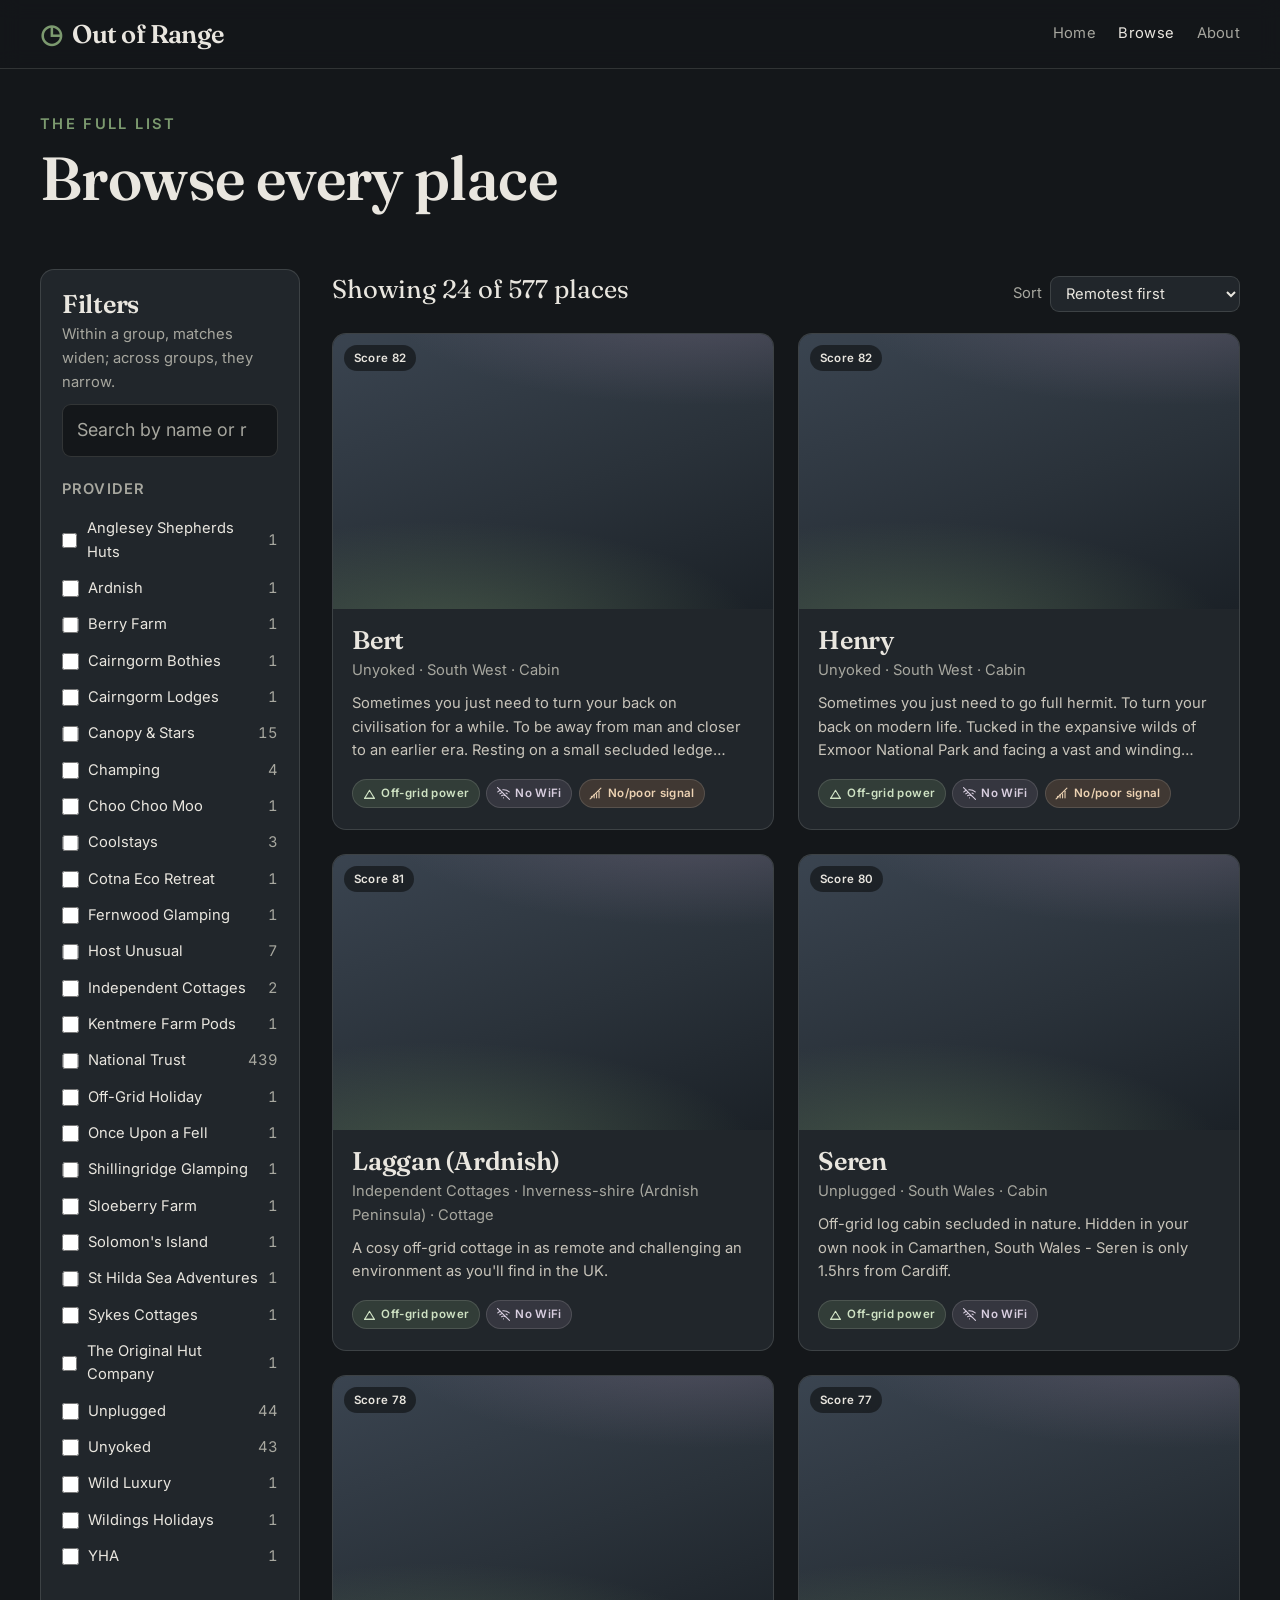
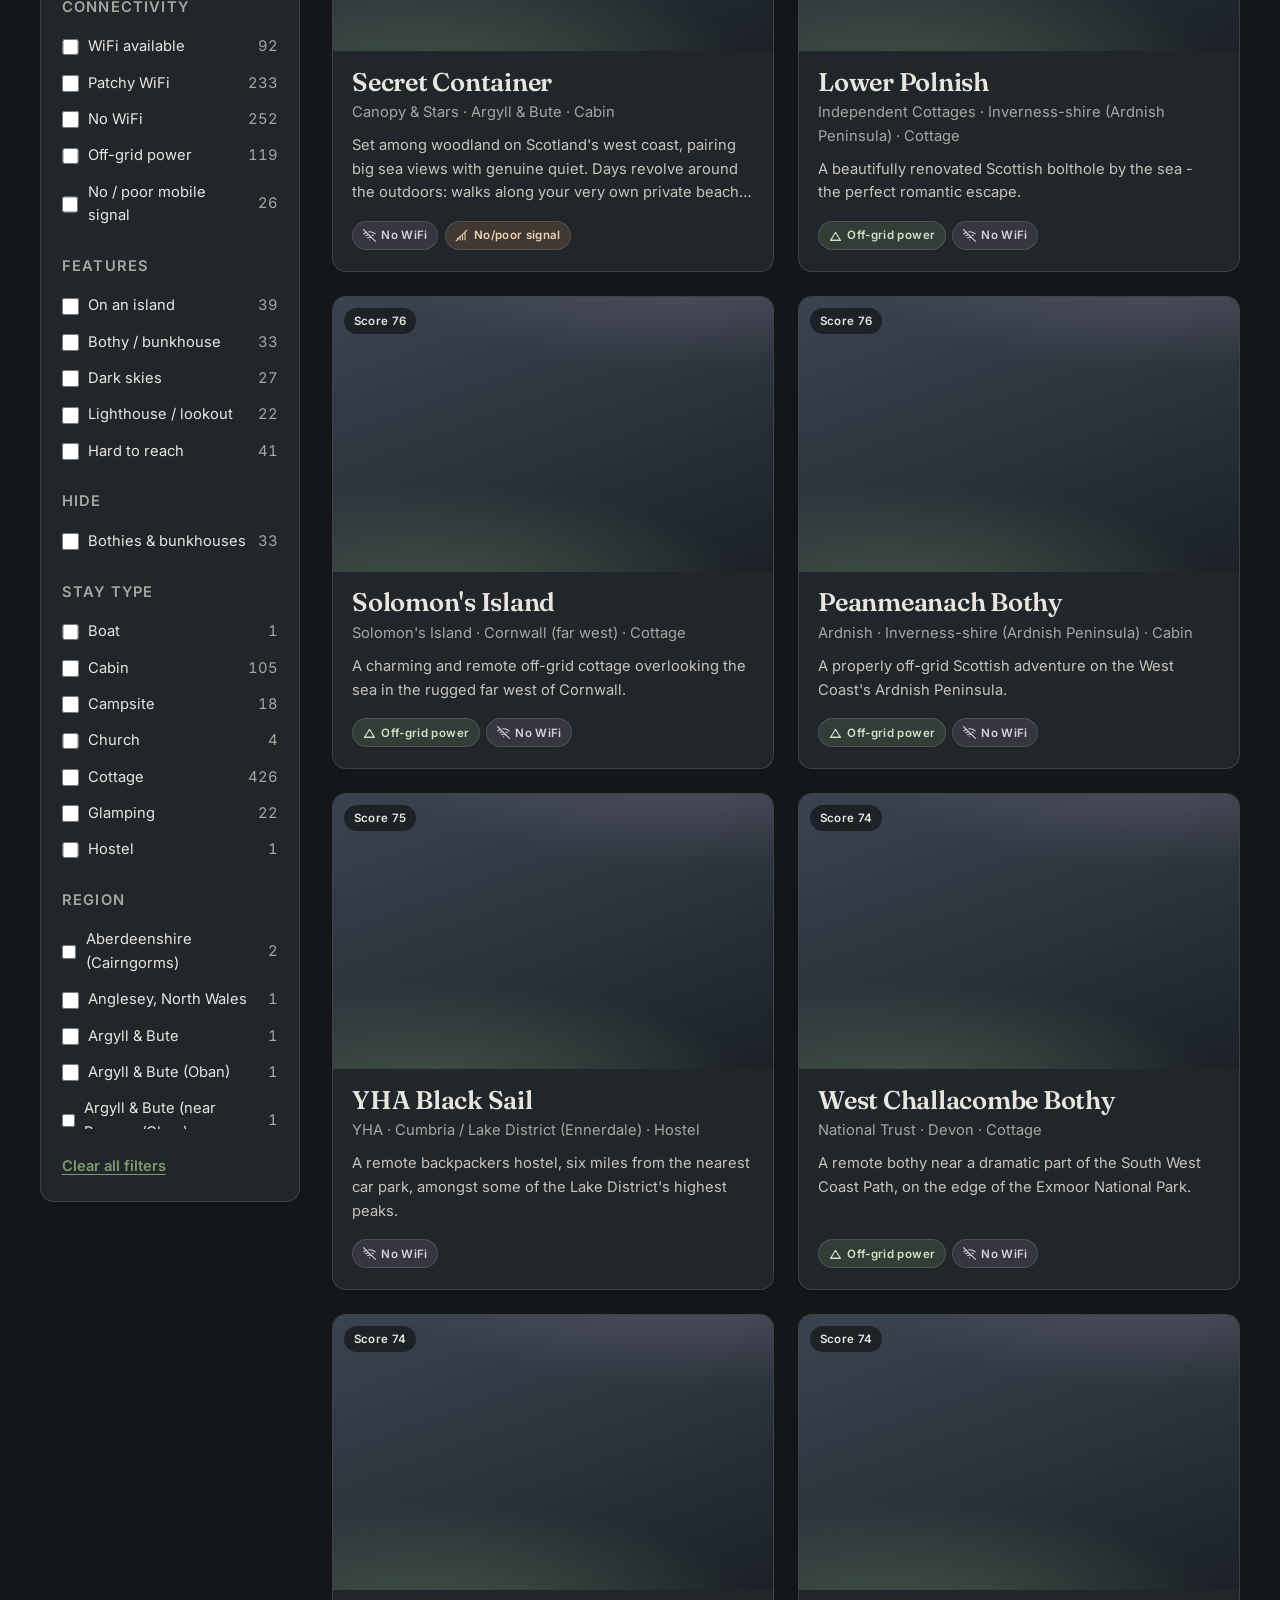
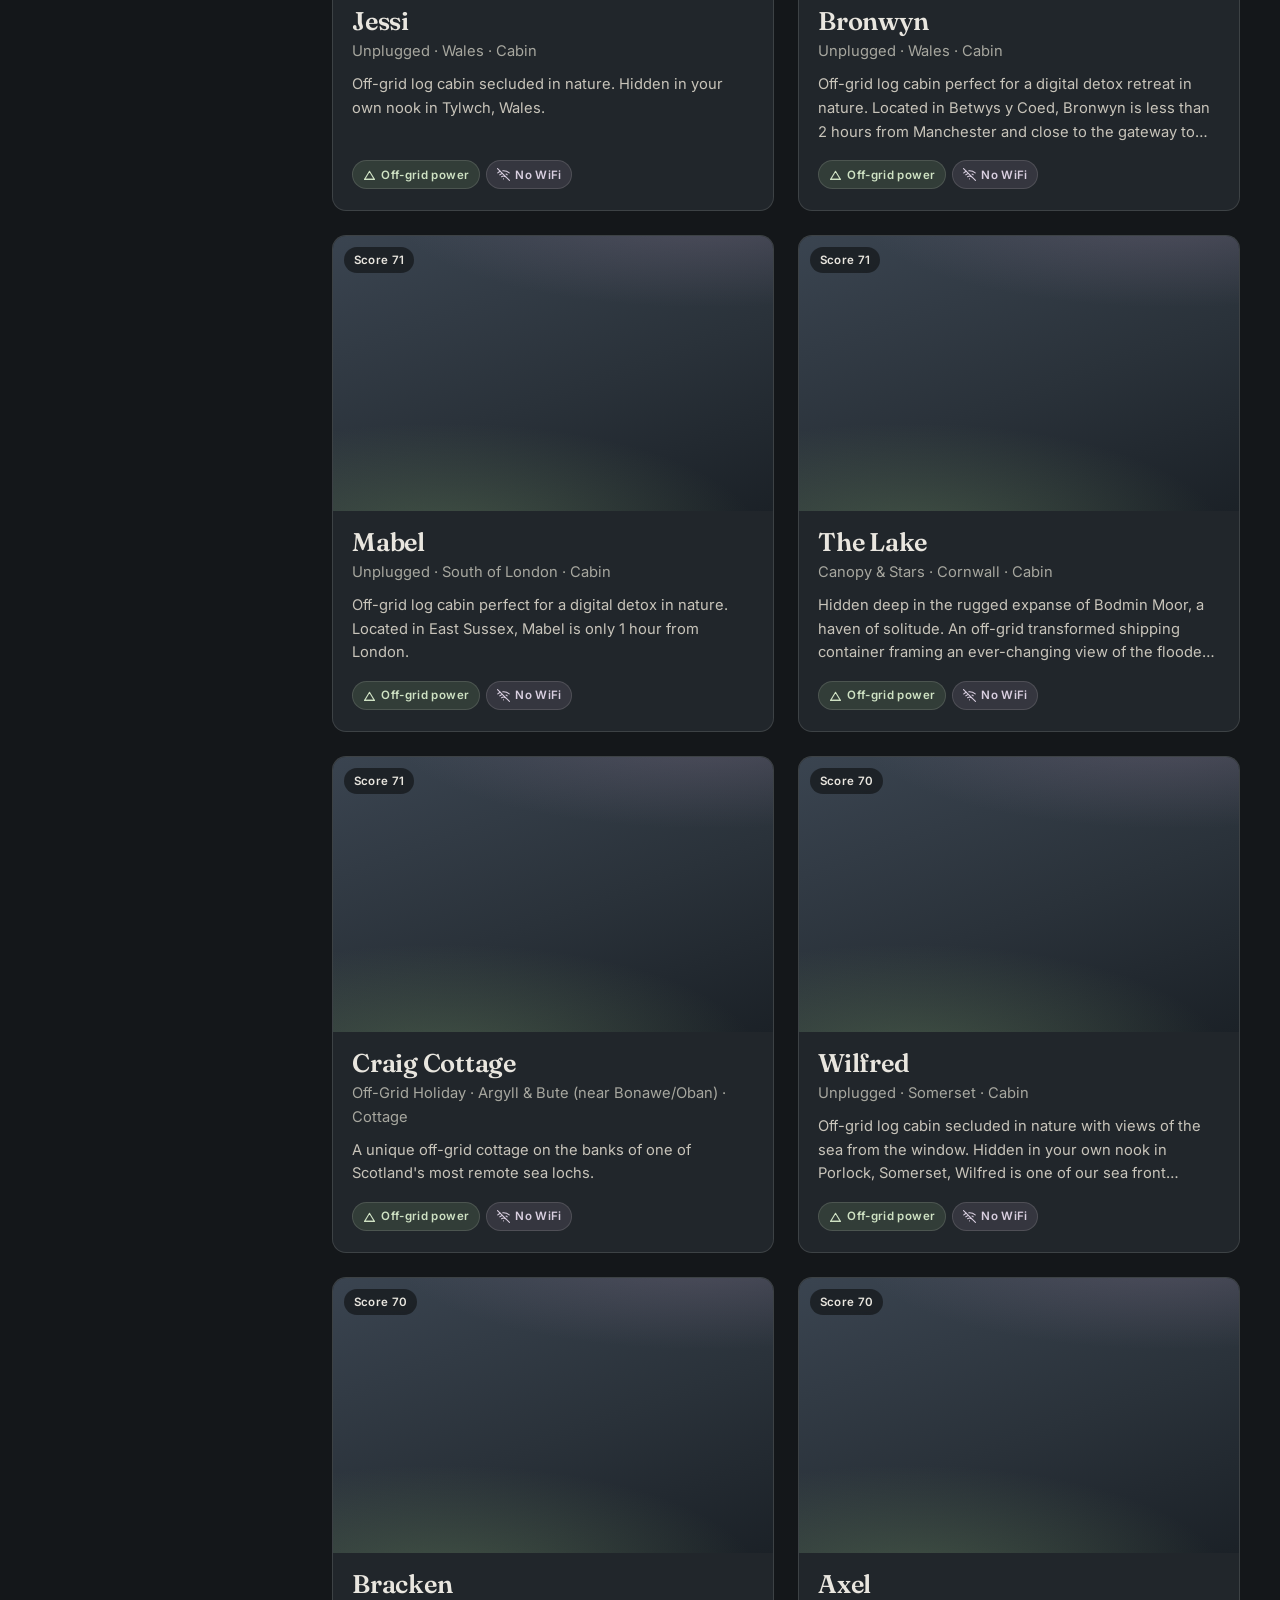
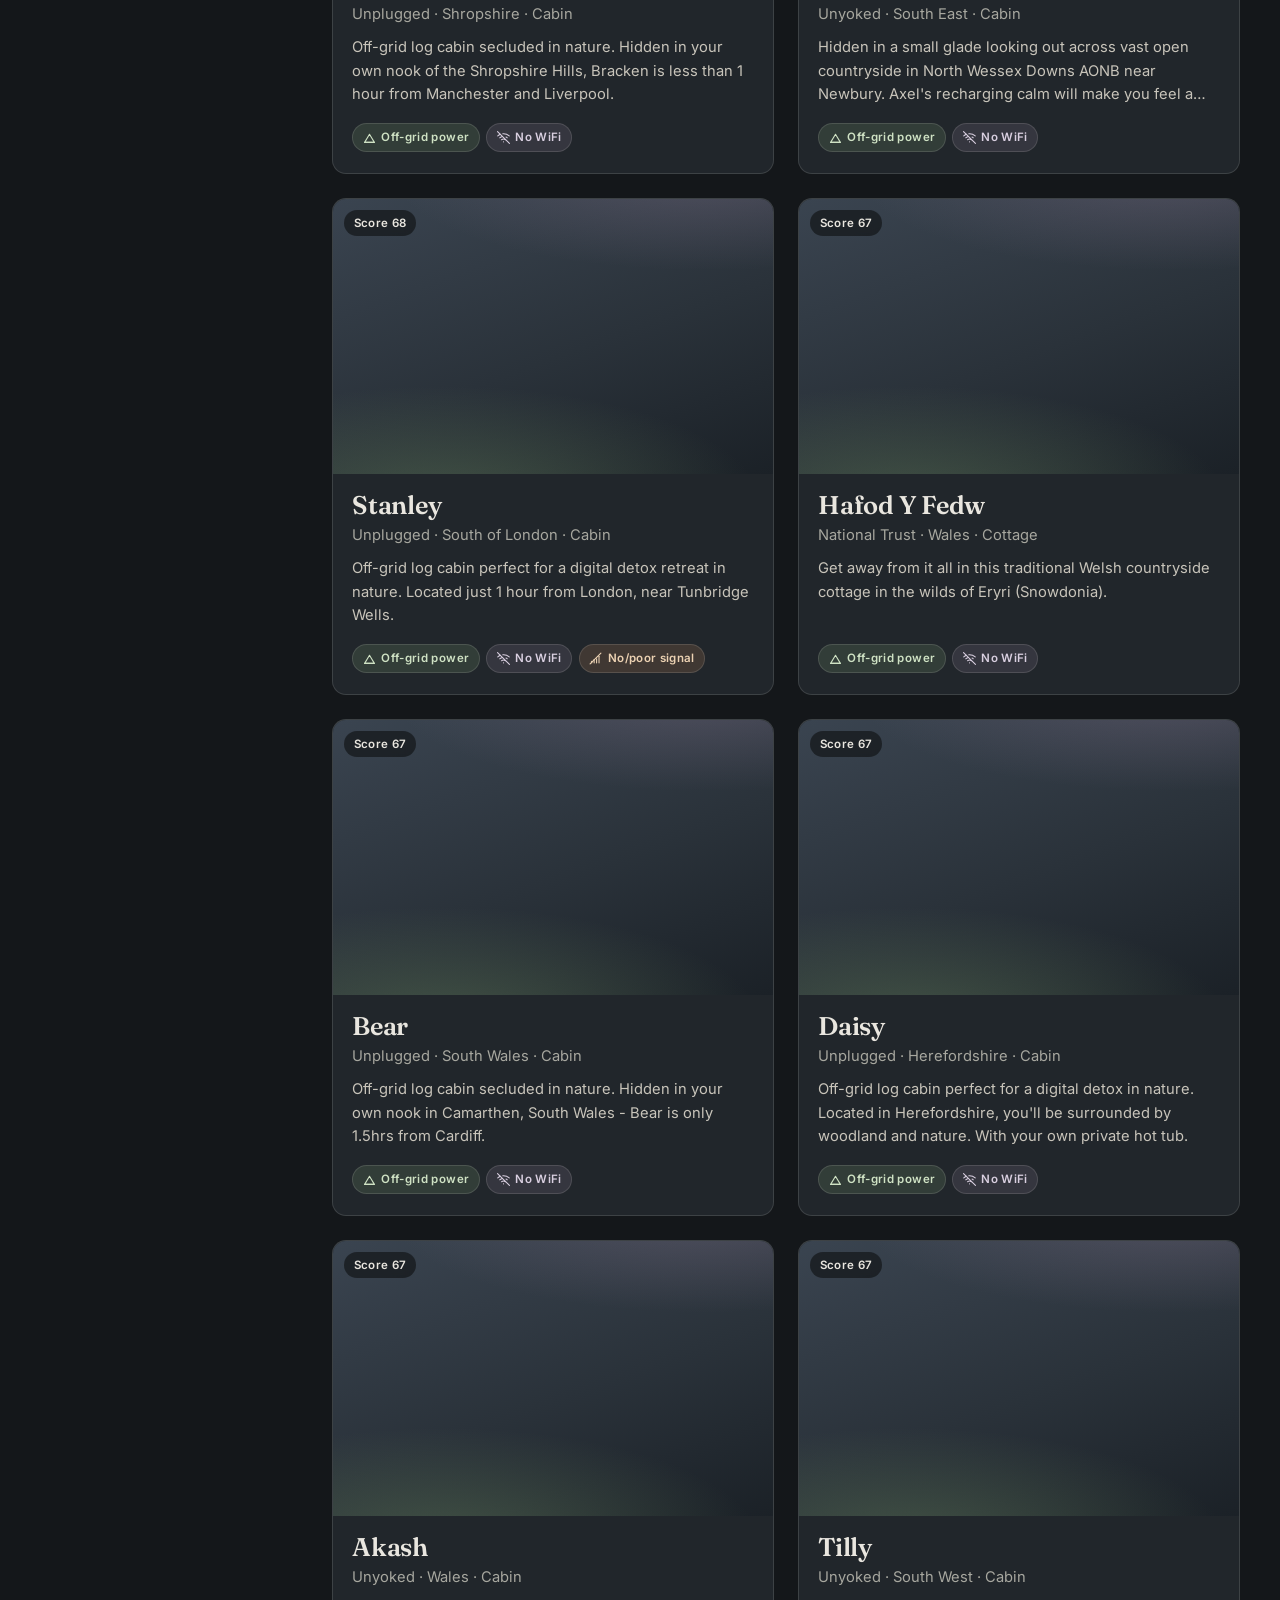
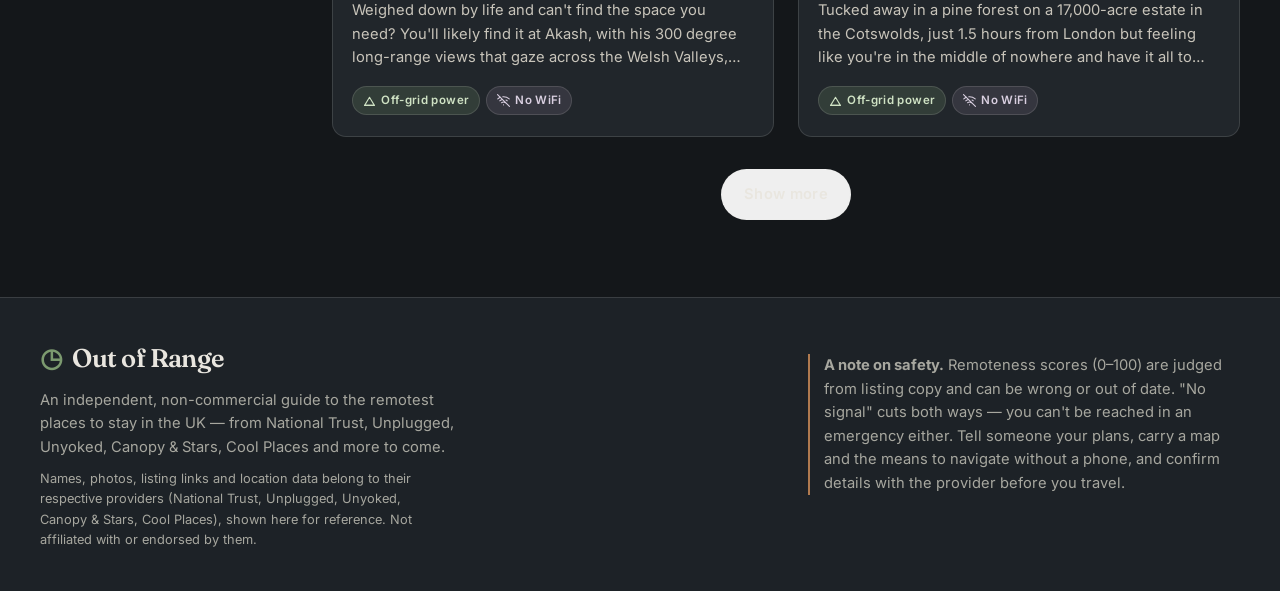
==== commit 57c27208: "Attribute Cool Places listings to their real bookable providers Cool Places is an enquiry-only aggre" ====
--- a/browse.html
+++ b/browse.html
@@ -88,7 +88,7 @@
     </div>
   </footer>
 
-  <script src="js/data.js?v=fb773a36"></script>
+  <script src="js/data.js?v=49d82343"></script>
   <script src="js/site.js?v=0c381d58"></script>
 </body>
 </html>
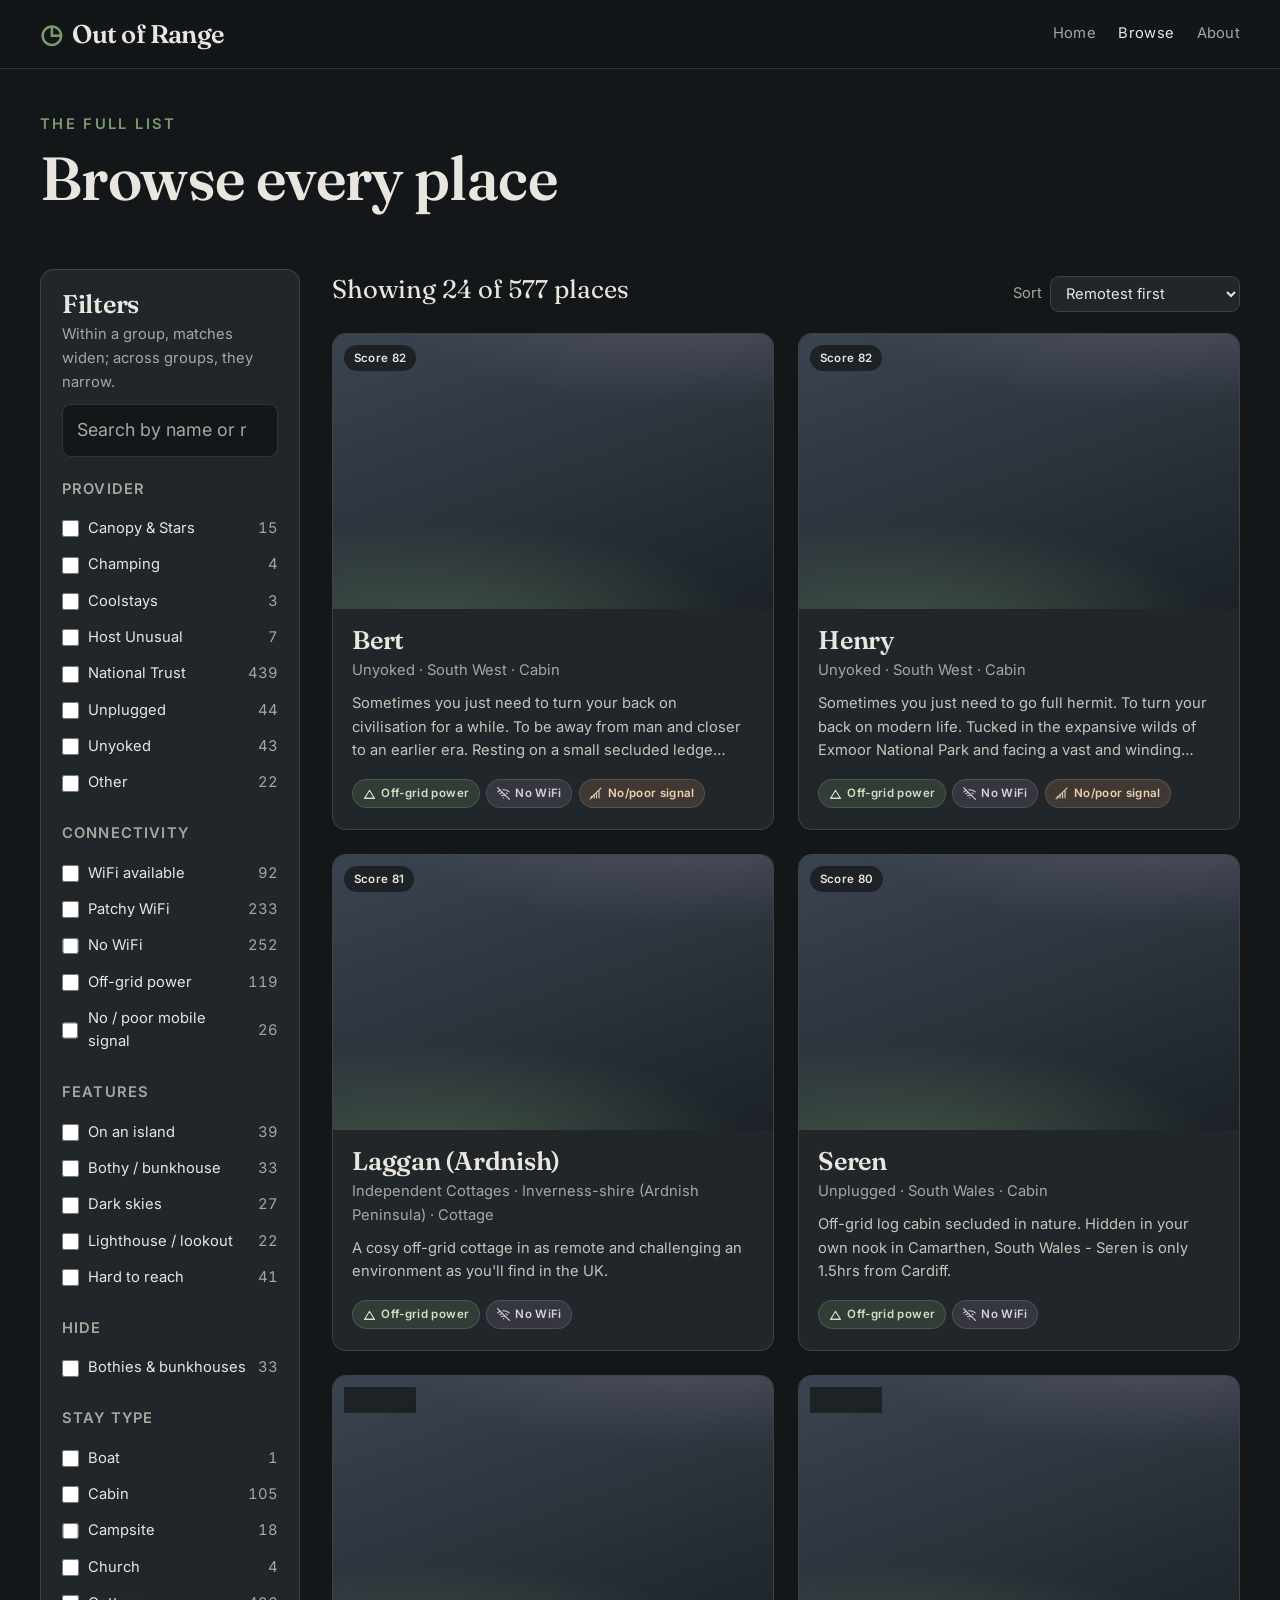
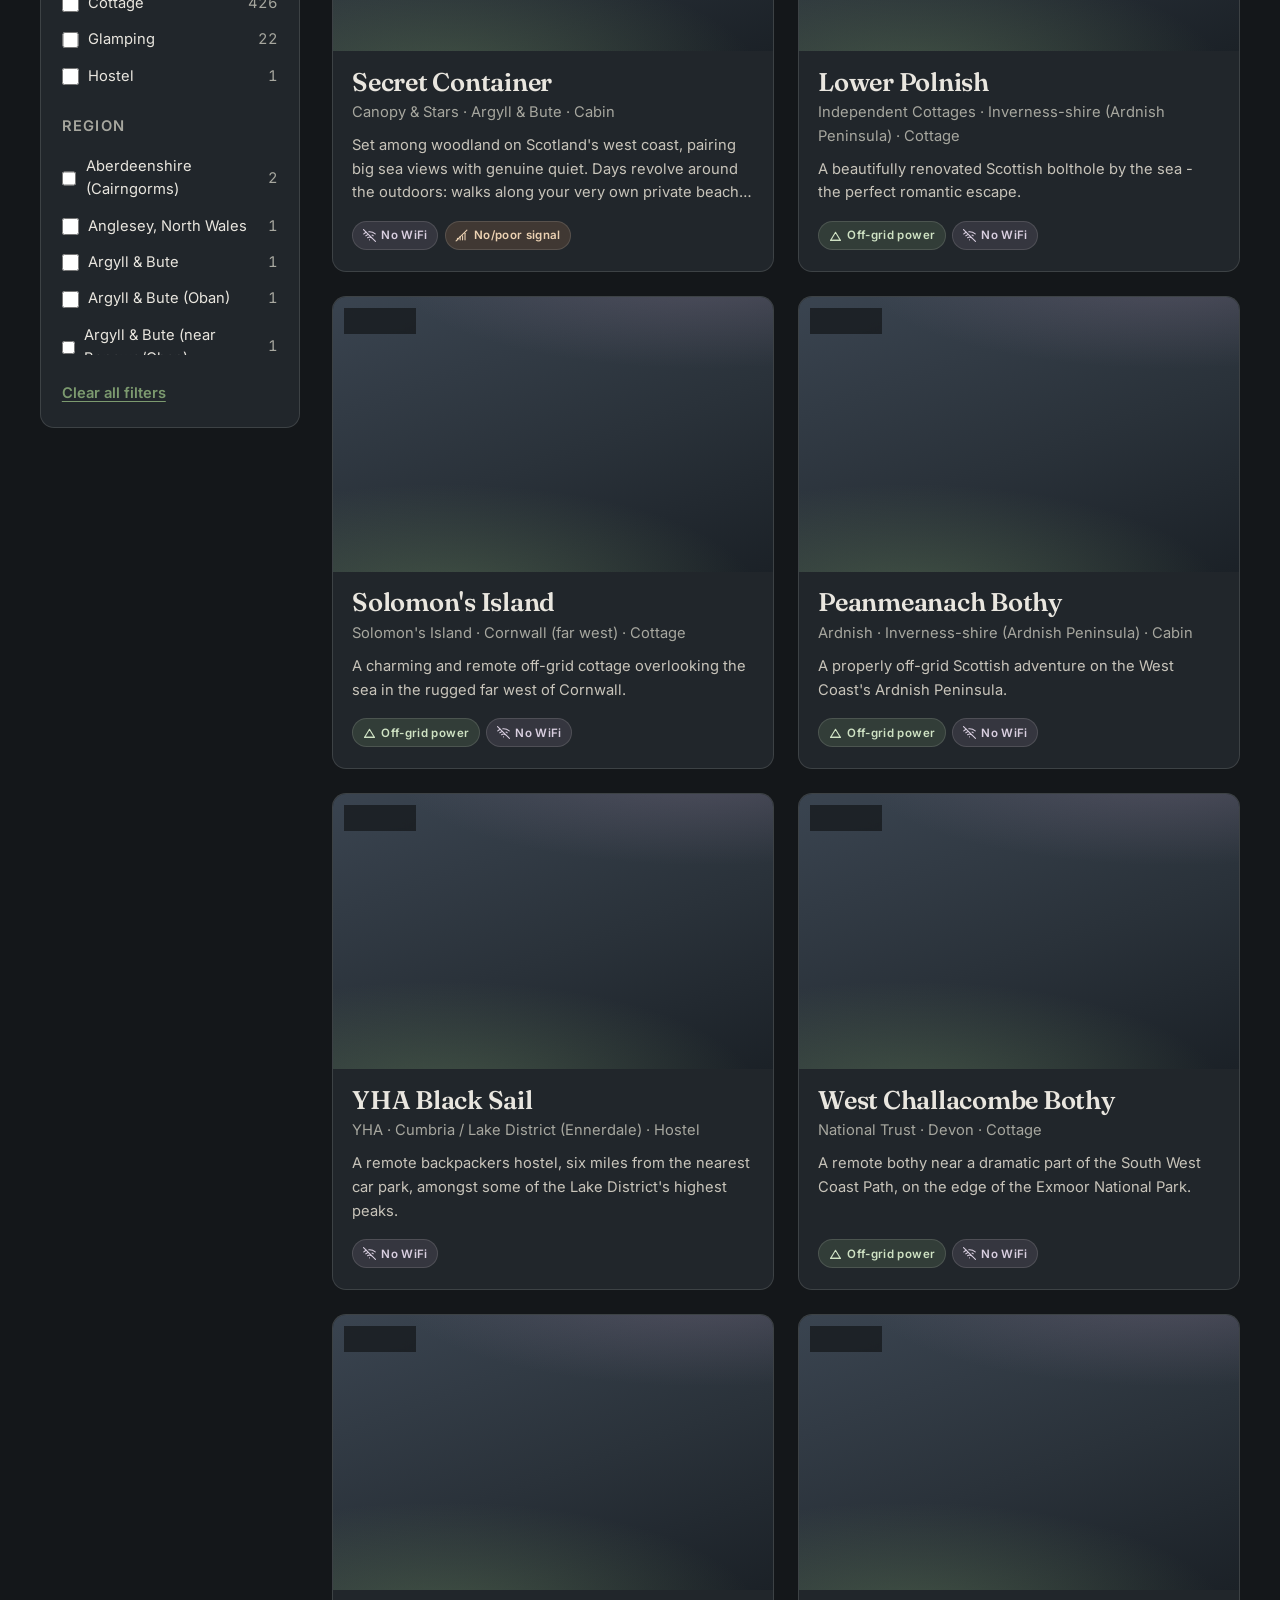
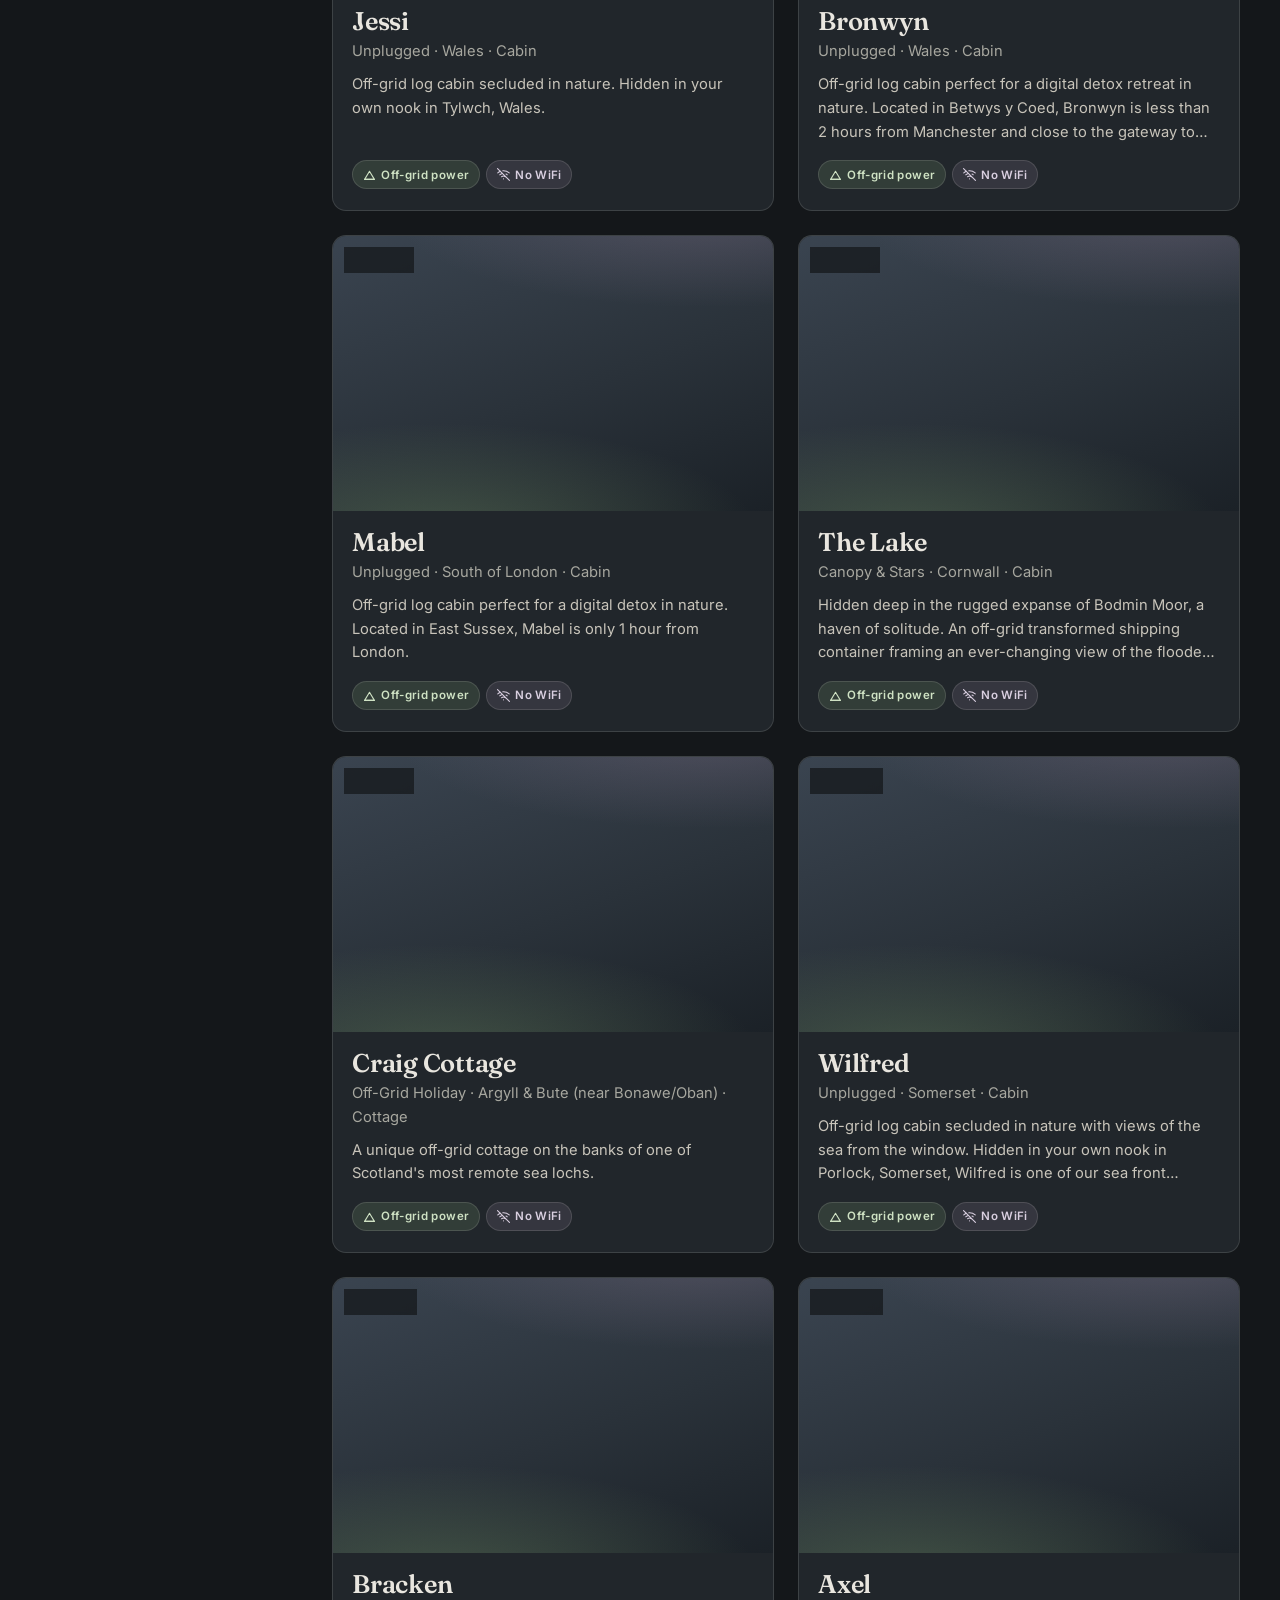
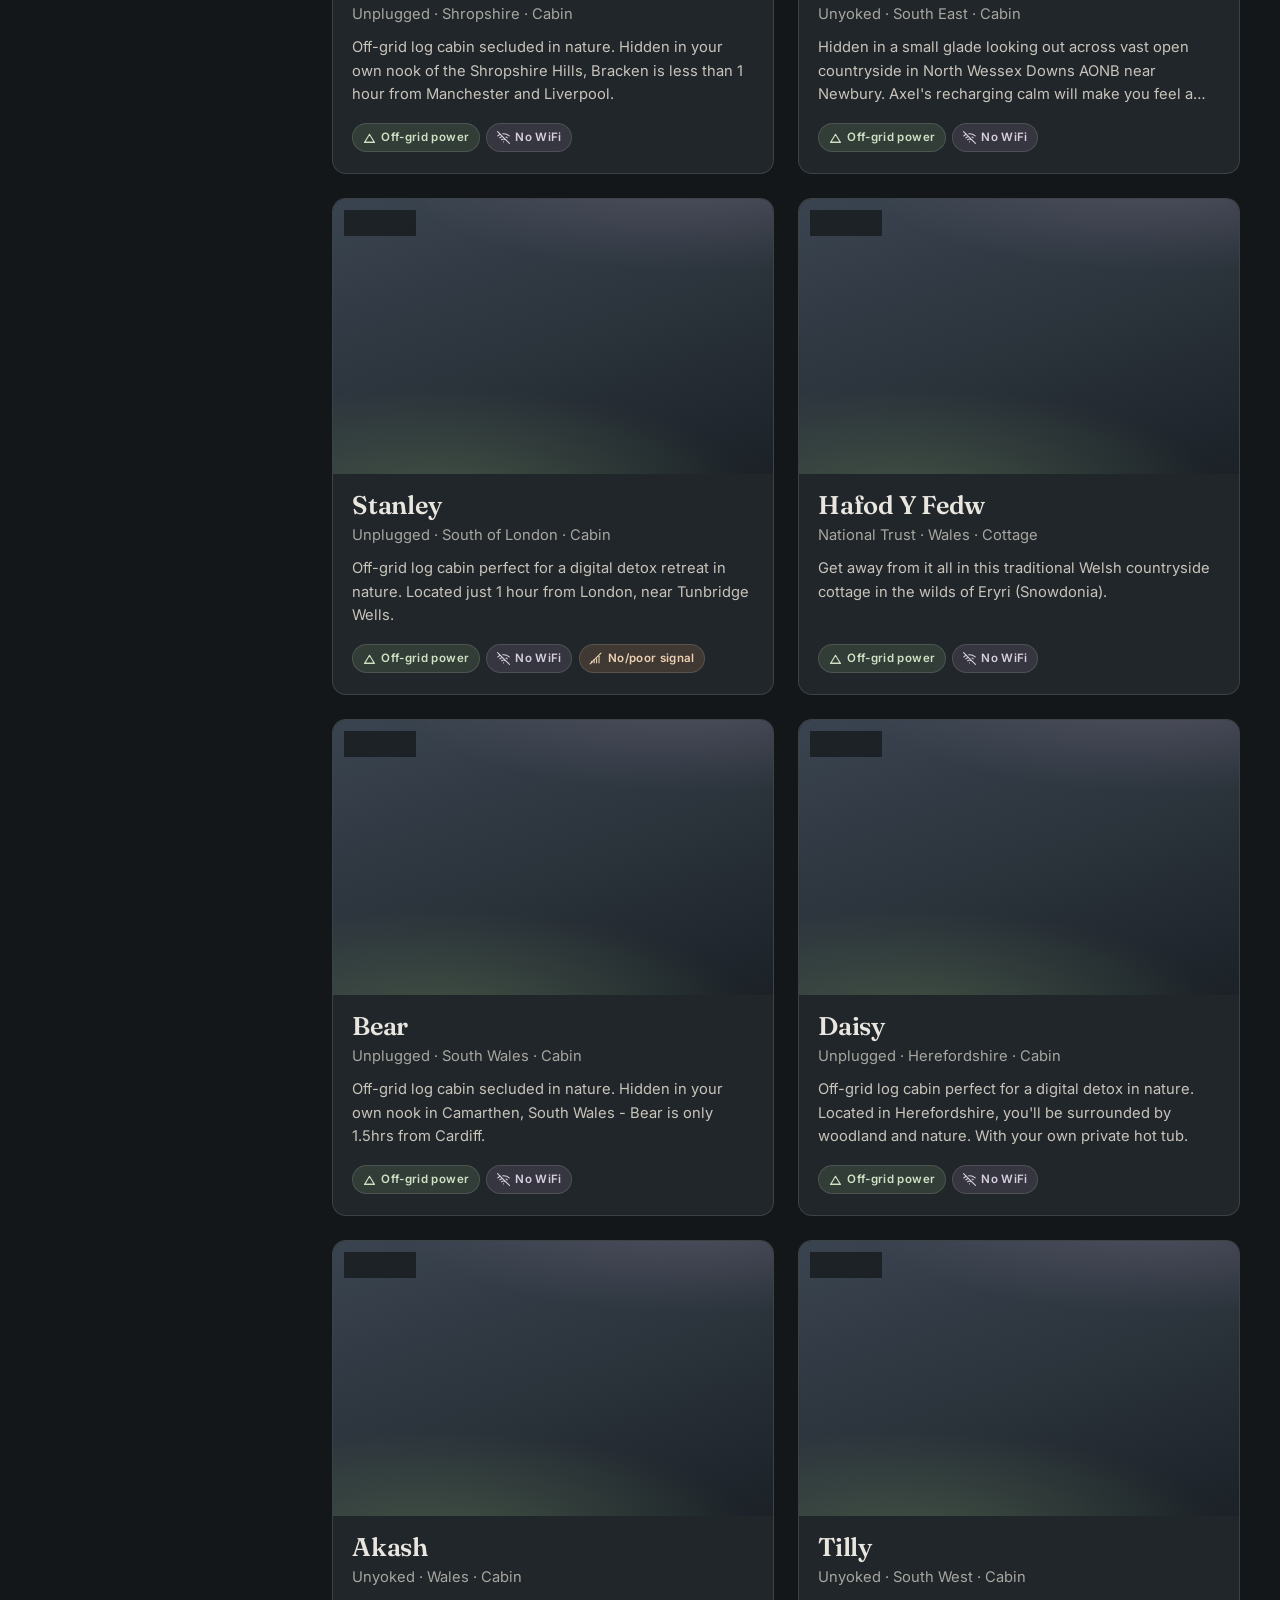
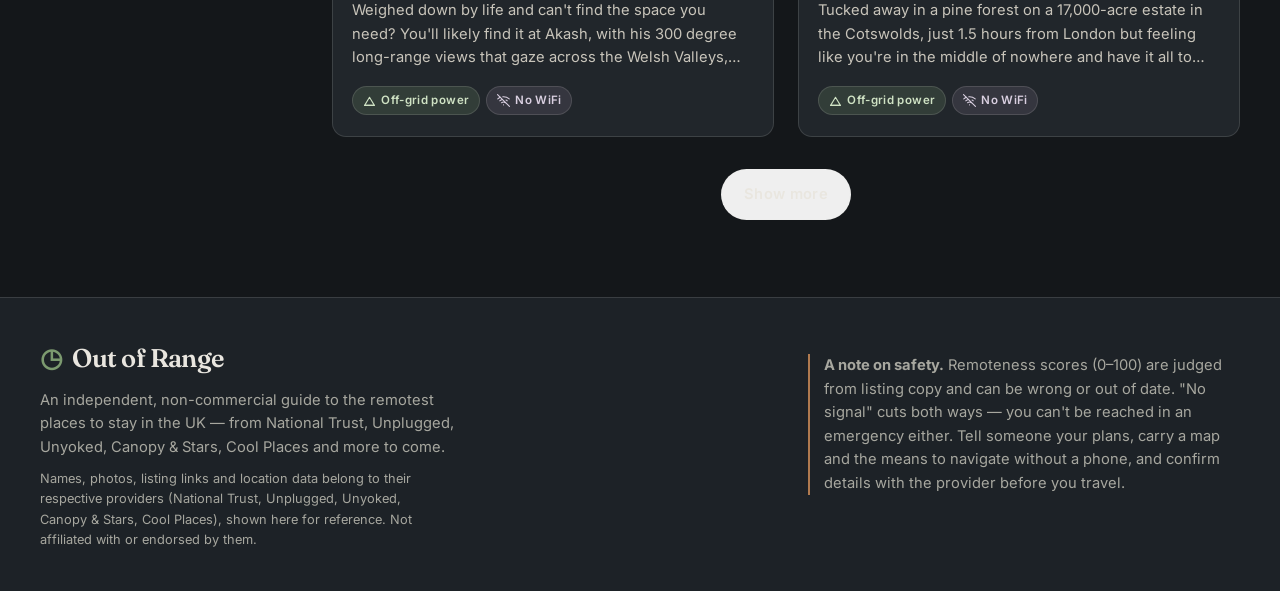
==== commit 1f558178: "Bundle providers with <=2 listings under "Other" in browse filter Small sources (Independent Cottage" ====
--- a/browse.html
+++ b/browse.html
@@ -89,6 +89,6 @@
   </footer>
 
   <script src="js/data.js?v=49d82343"></script>
-  <script src="js/site.js?v=0c381d58"></script>
+  <script src="js/site.js?v=33313f1f"></script>
 </body>
 </html>
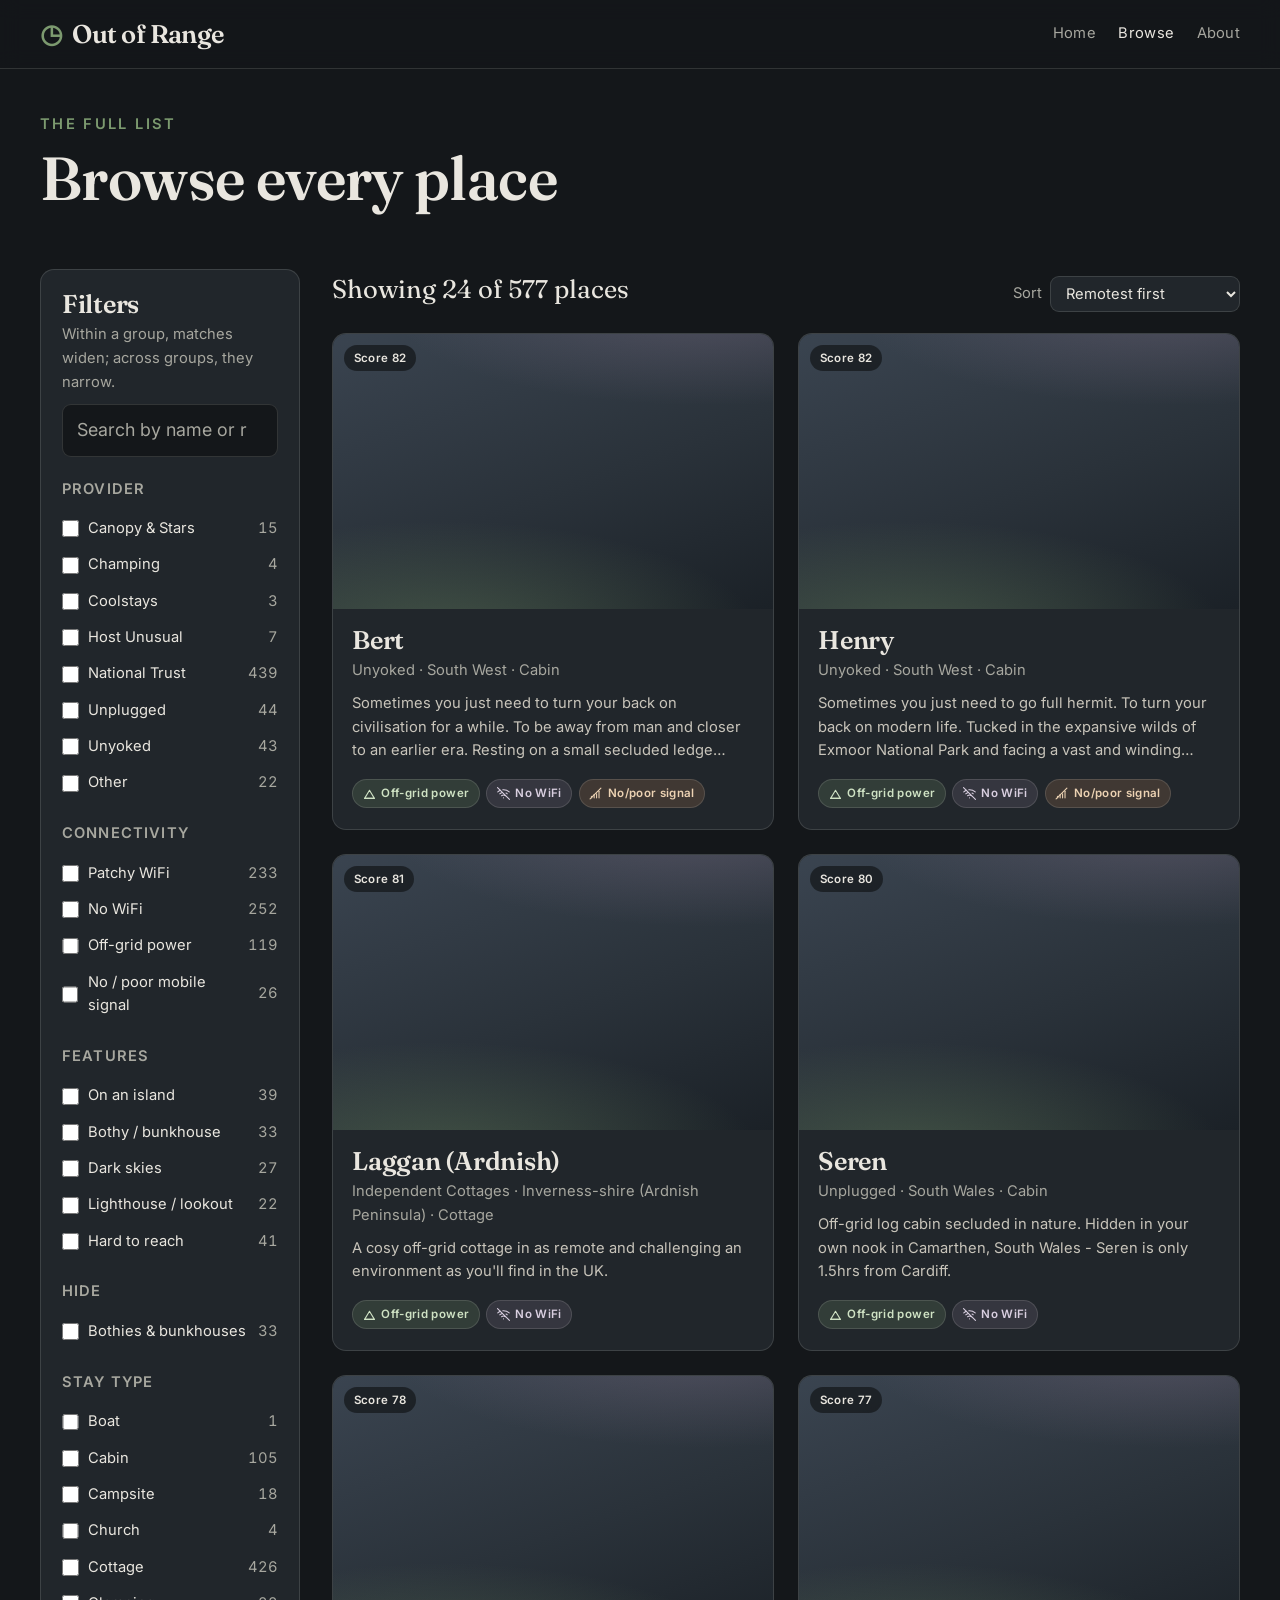
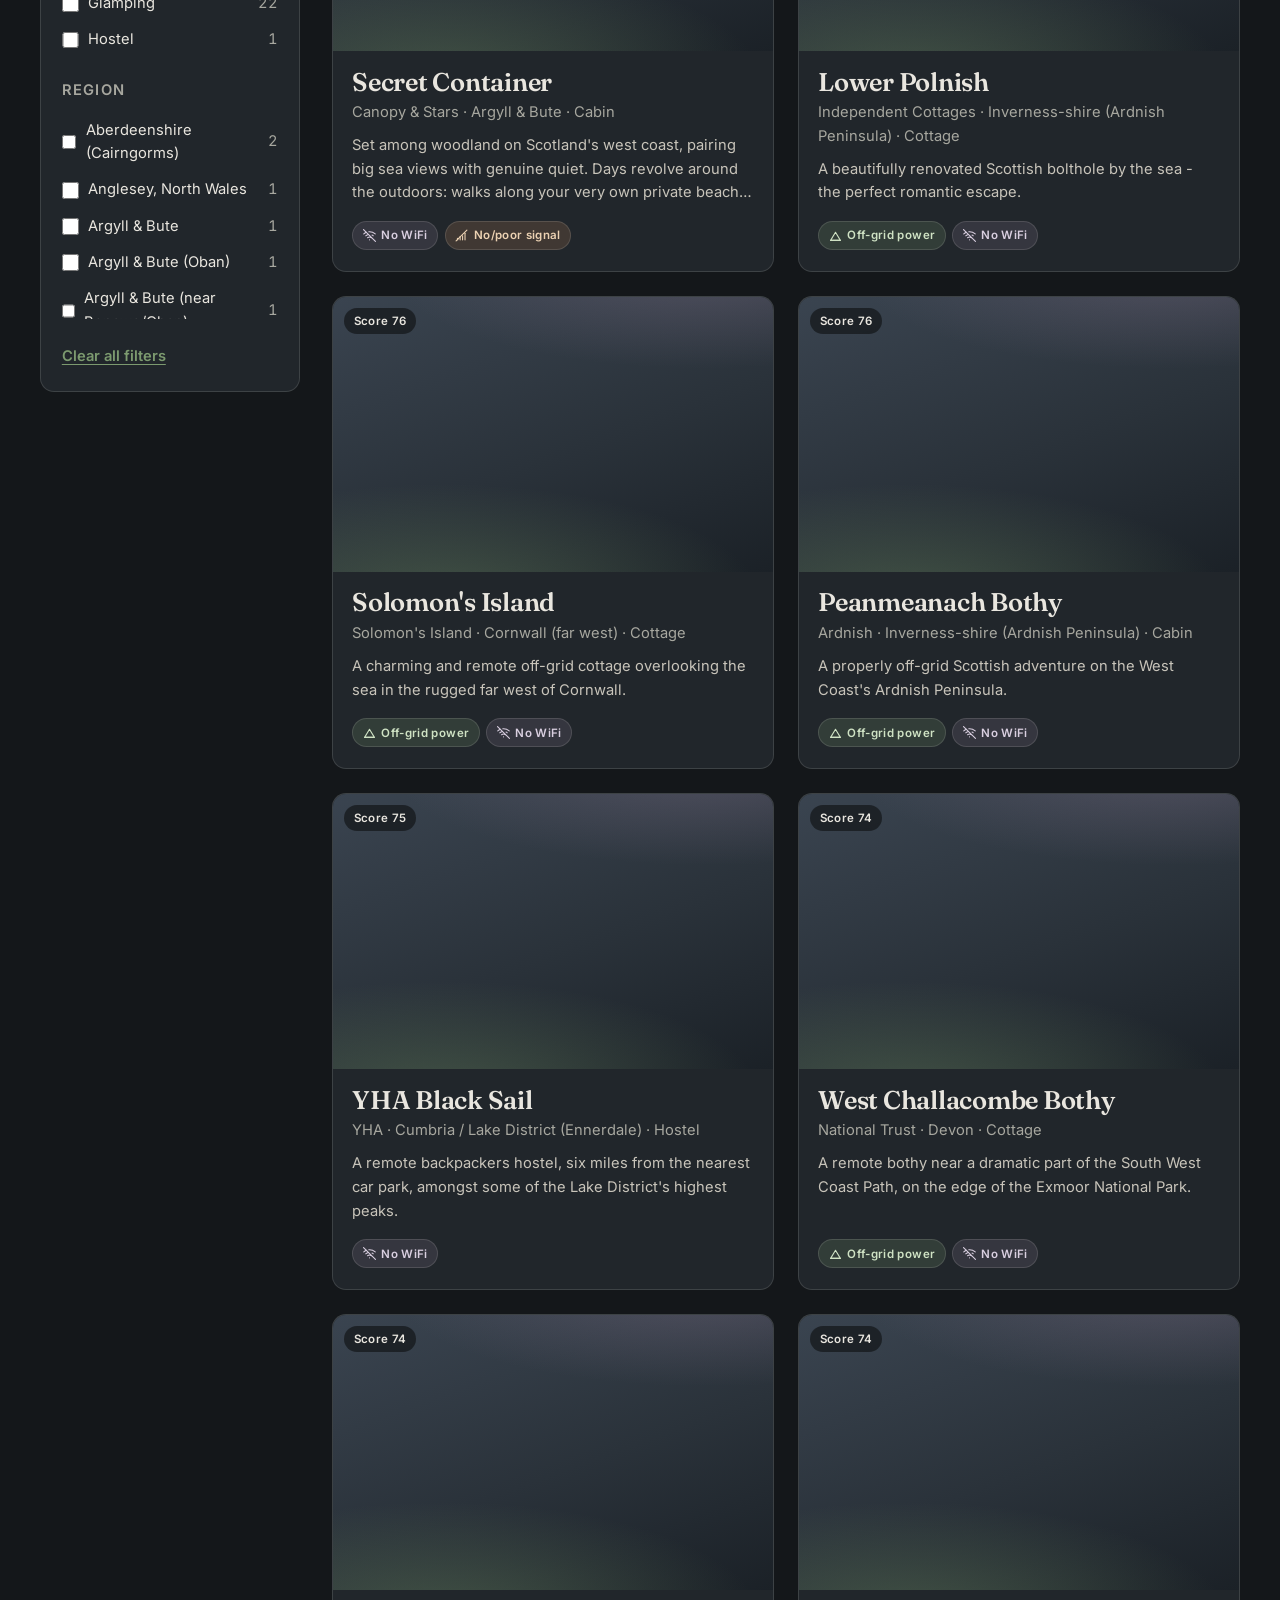
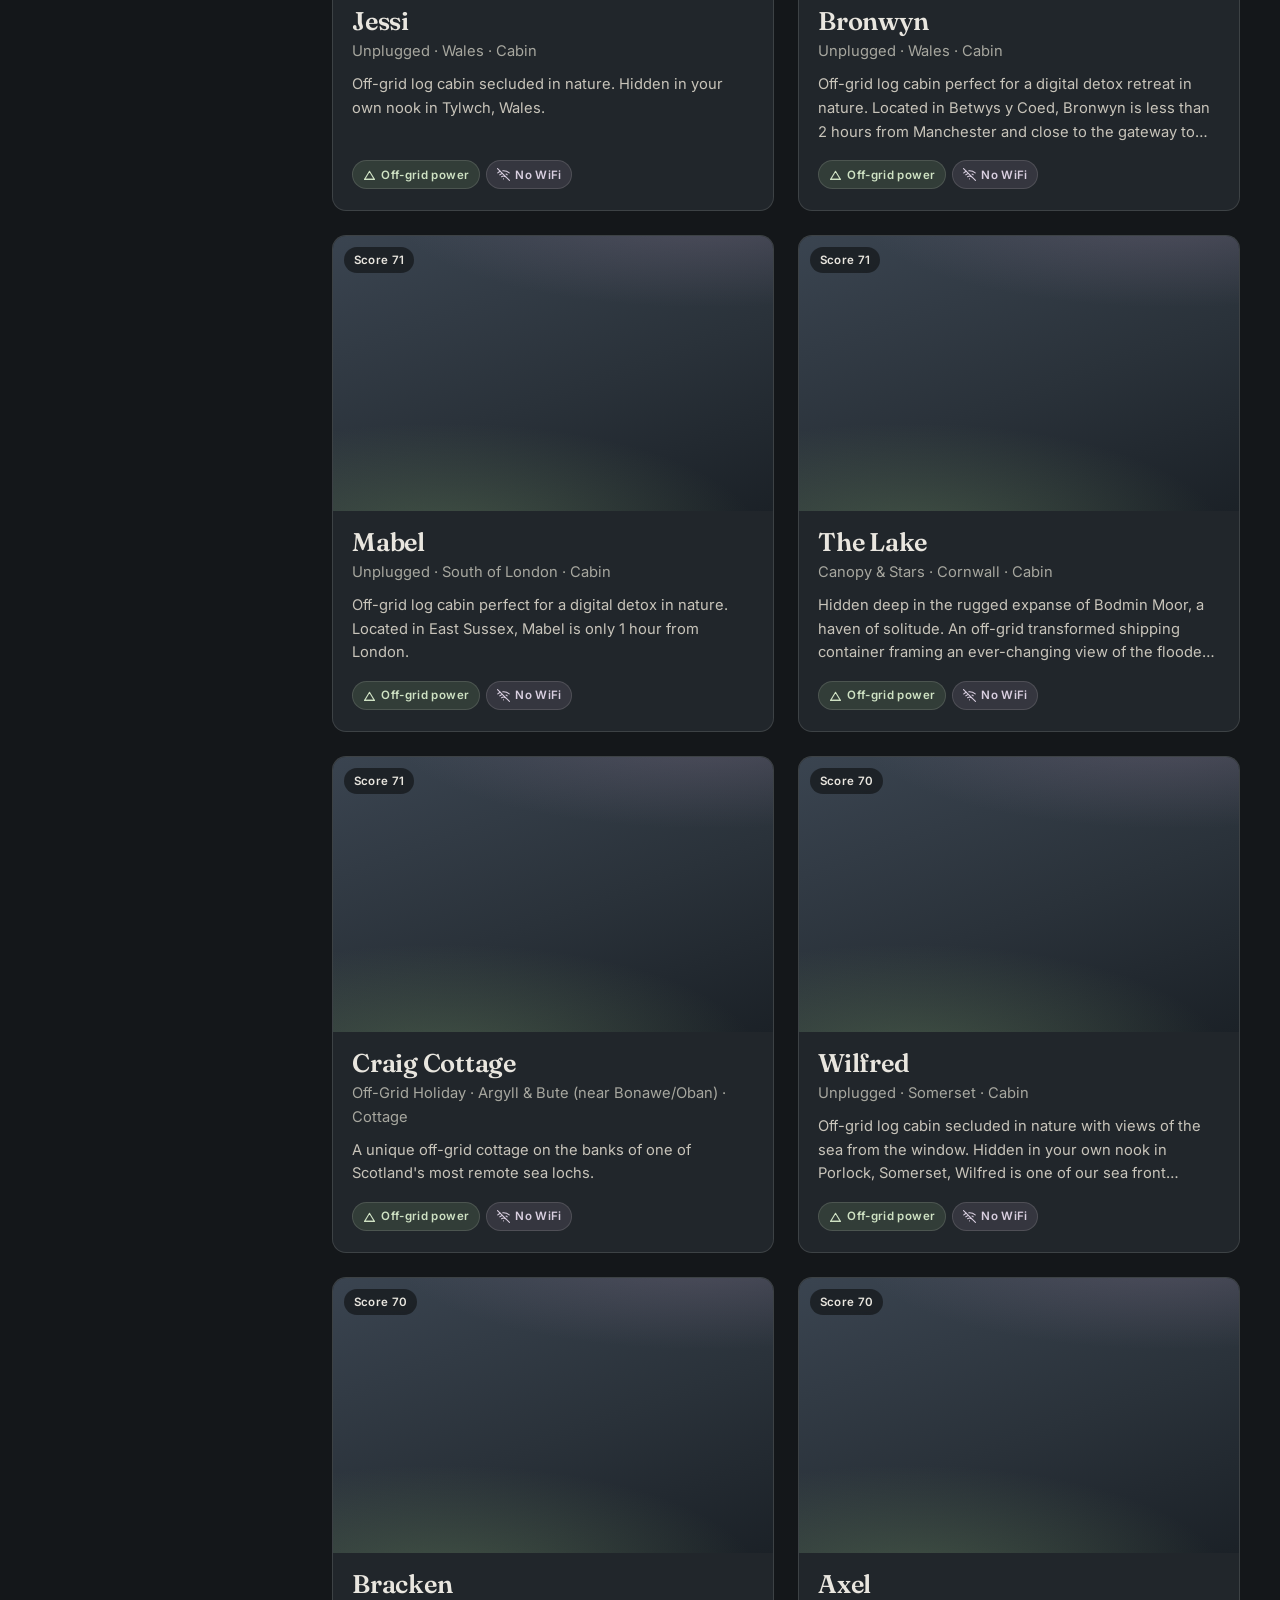
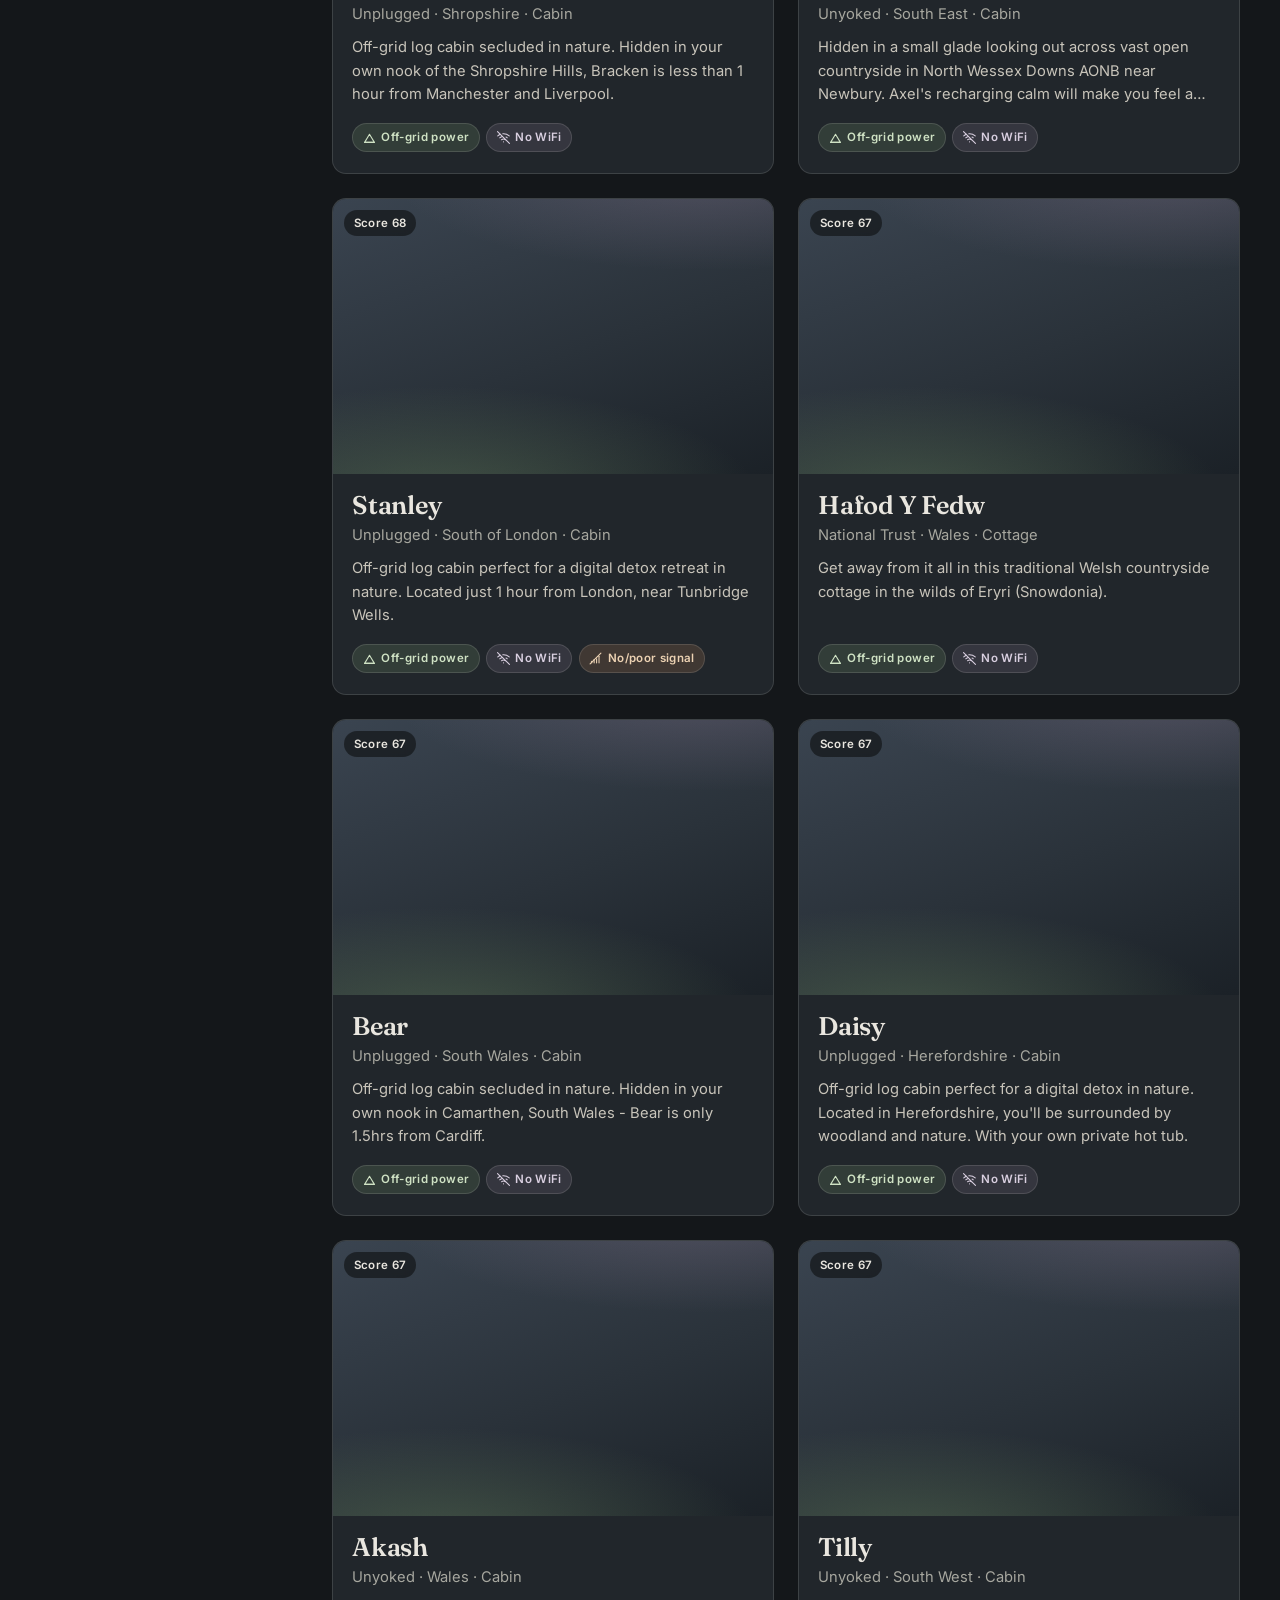
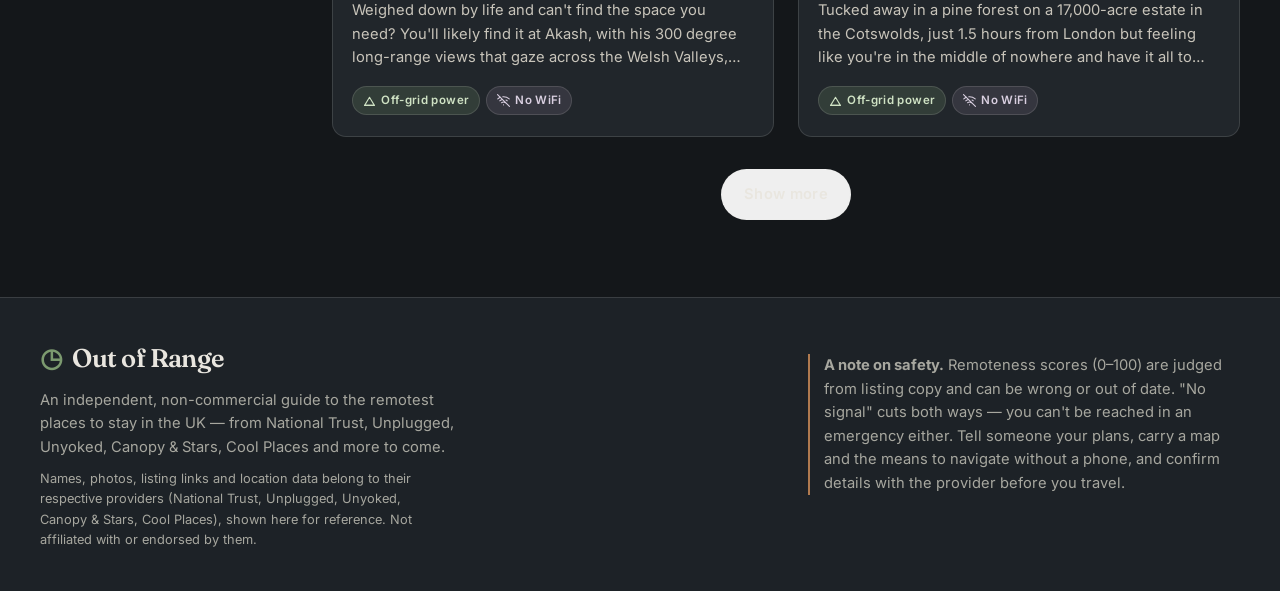
==== commit 038e1e8b: "Drop "WiFi available" from the Connectivity filter Out of Range users want disconnection, so filteri" ====
--- a/browse.html
+++ b/browse.html
@@ -89,6 +89,6 @@
   </footer>
 
   <script src="js/data.js?v=49d82343"></script>
-  <script src="js/site.js?v=33313f1f"></script>
+  <script src="js/site.js?v=fdf21a2e"></script>
 </body>
 </html>
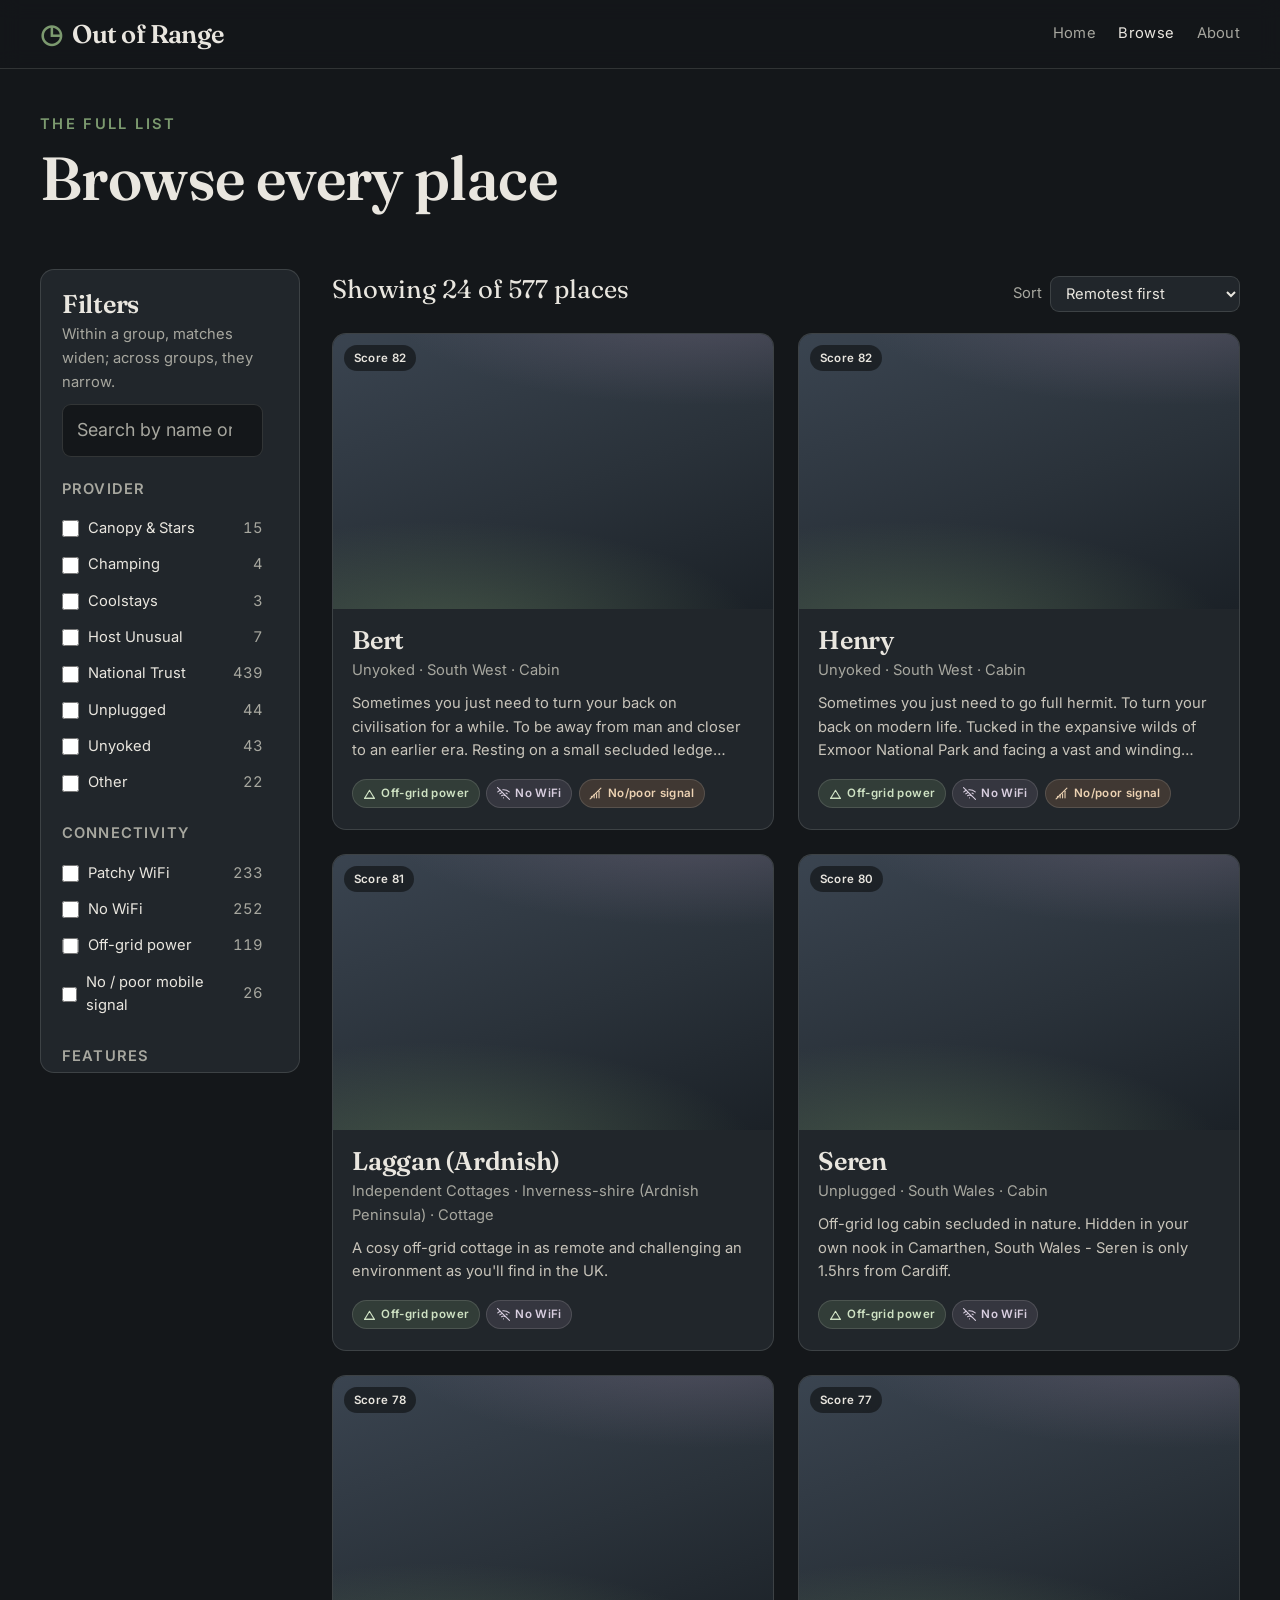
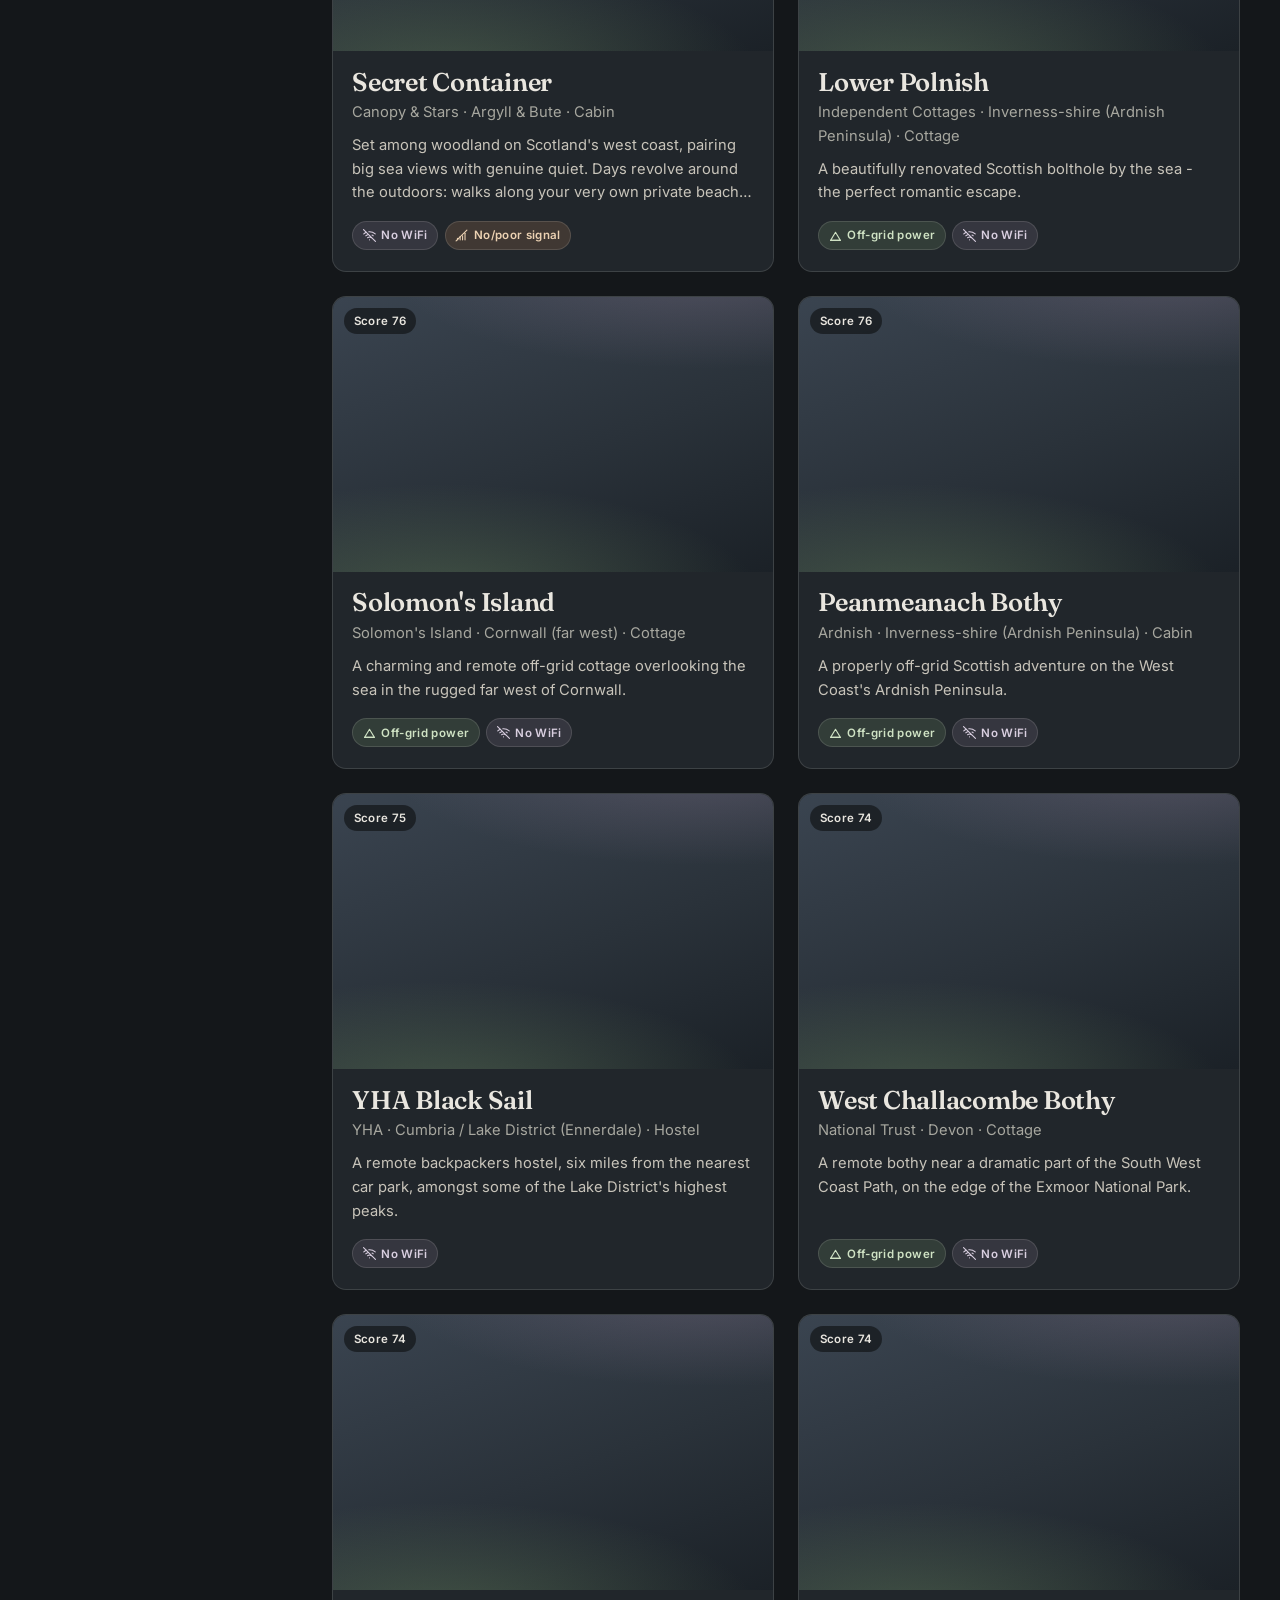
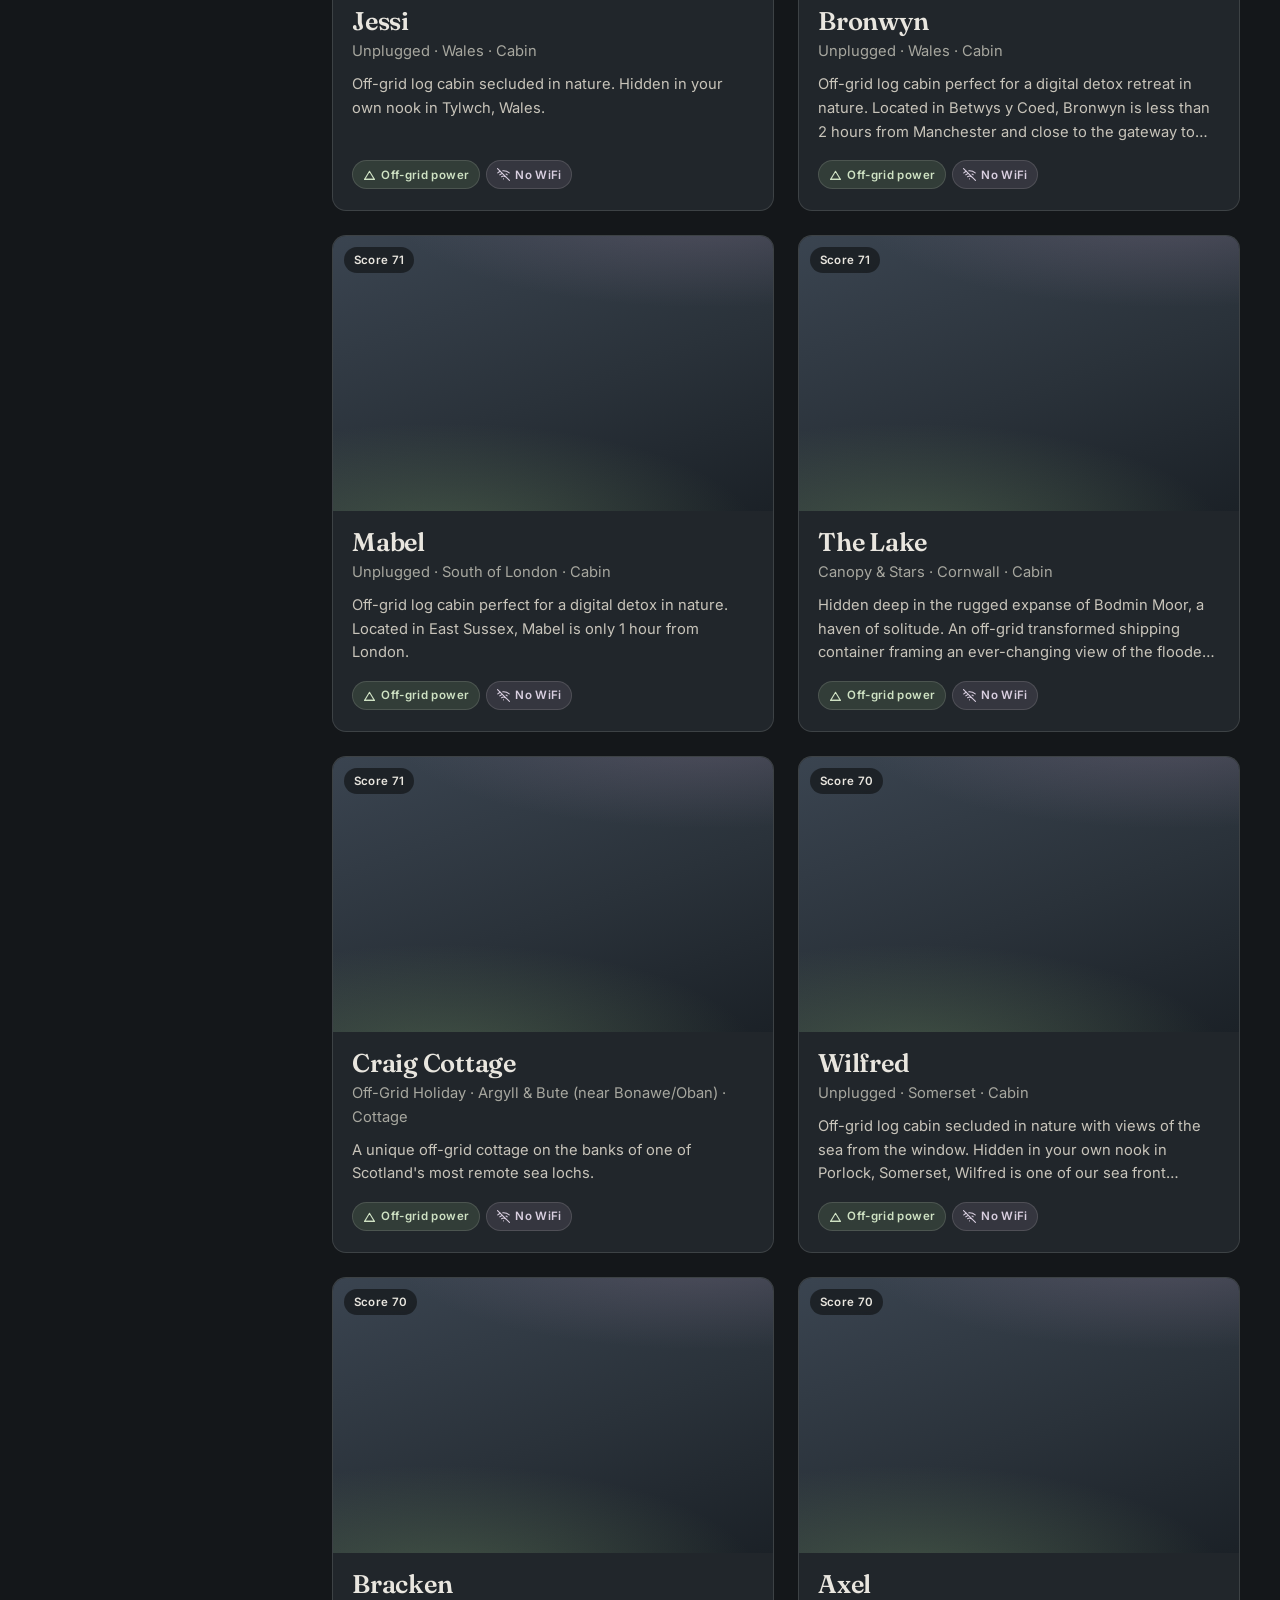
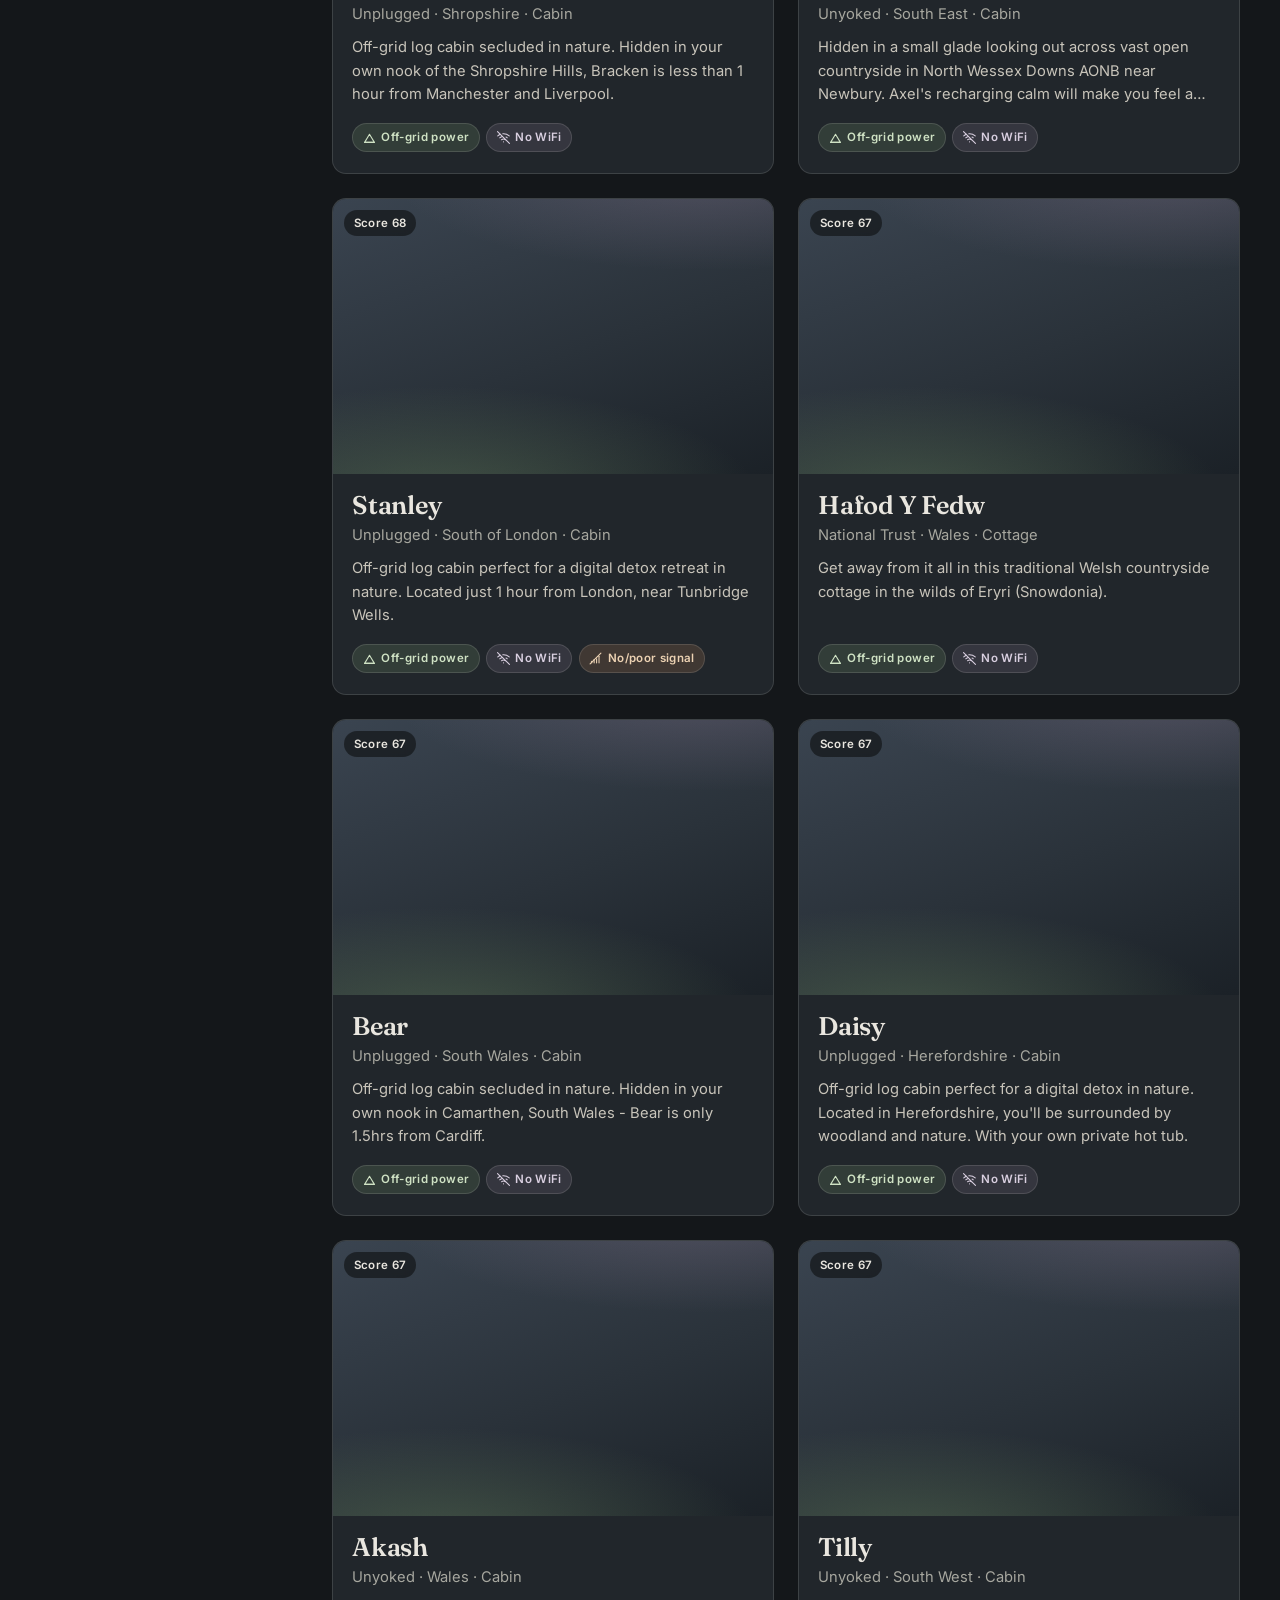
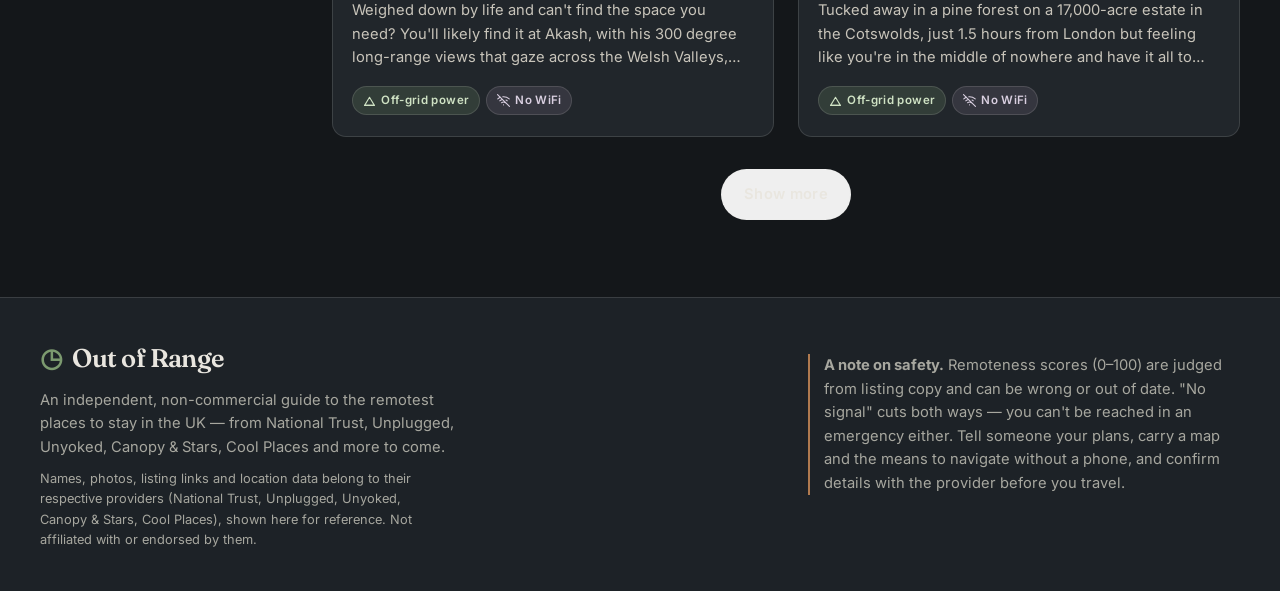
==== commit 9e97a387: "Make browse filters panel independently scrollable The sticky filters sidebar had no height cap, so " ====
--- a/browse.html
+++ b/browse.html
@@ -8,7 +8,7 @@
   <link rel="preconnect" href="https://fonts.googleapis.com">
   <link rel="preconnect" href="https://fonts.gstatic.com" crossorigin>
   <link href="https://fonts.googleapis.com/css2?family=Fraunces:opsz,wght@9..144,500;9..144,600&family=Inter:wght@400;500;600&display=swap" rel="stylesheet">
-  <link rel="stylesheet" href="css/styles.css?v=40389946">
+  <link rel="stylesheet" href="css/styles.css?v=865bcba5">
 </head>
 <body>
   <a class="skip-link" href="#main">Skip to content</a>
@@ -89,6 +89,6 @@
   </footer>
 
   <script src="js/data.js?v=49d82343"></script>
-  <script src="js/site.js?v=fdf21a2e"></script>
+  <script src="js/site.js?v=b4e7f569"></script>
 </body>
 </html>
--- a/css/styles.css
+++ b/css/styles.css
@@ -341,7 +341,14 @@
   padding: 1.3rem;
 }
 @media (min-width: 920px) {
-  .filters { position: sticky; inset-block-start: 5rem; }
+  .filters {
+    position: sticky;
+    inset-block-start: 5rem;
+    max-block-size: calc(100vh - 6rem);
+    overflow-y: auto;
+    overscroll-behavior: contain;
+    scrollbar-gutter: stable;
+  }
 }
 .filters h2 { font-size: var(--step-1); margin-block-end: 0.3rem; }
 .filter-group { border: 0; padding: 0; margin-block-start: 1.3rem; }
@@ -353,12 +360,6 @@
   color: var(--text-dim);
   margin-block-end: 0.6rem;
   padding: 0;
-}
-.filter-group--scroll {
-  max-block-size: 240px;
-  overflow-y: auto;
-  scrollbar-gutter: stable;
-  overscroll-behavior: contain;
 }
 .check {
   display: flex;
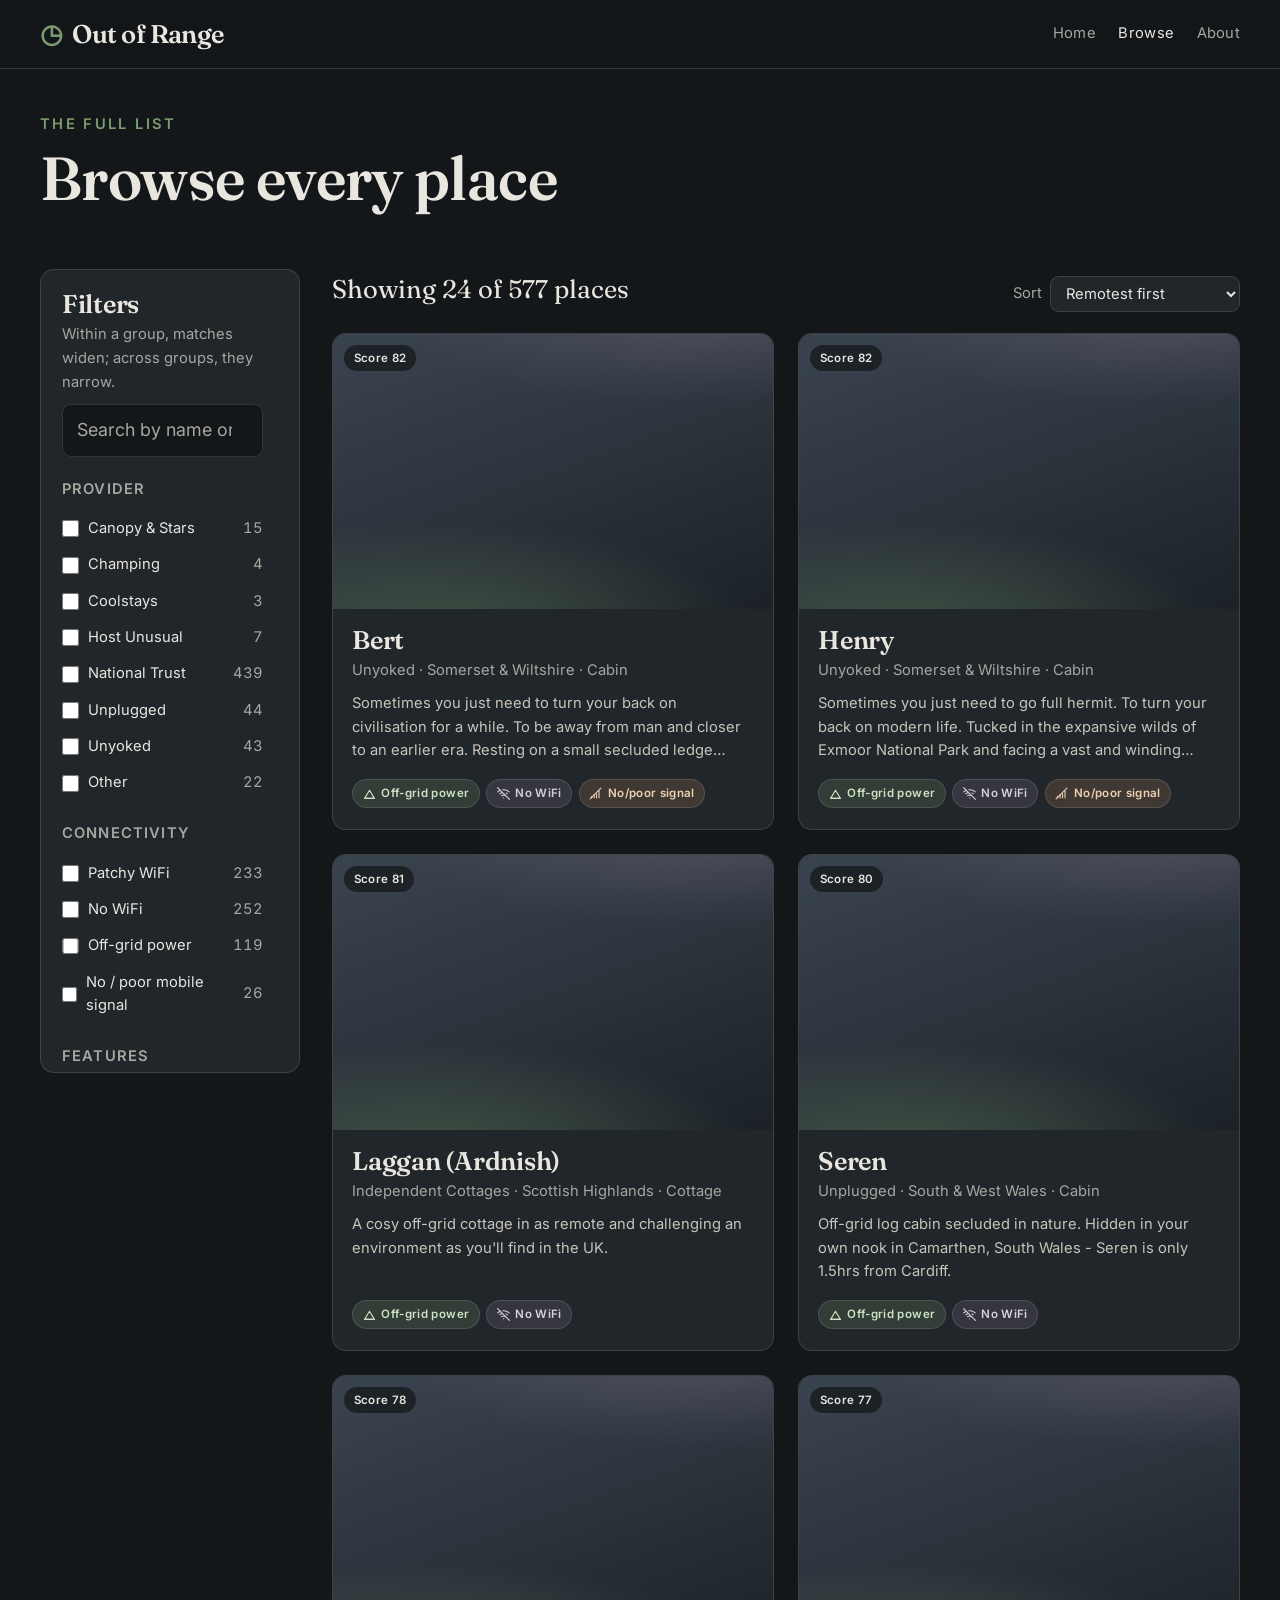
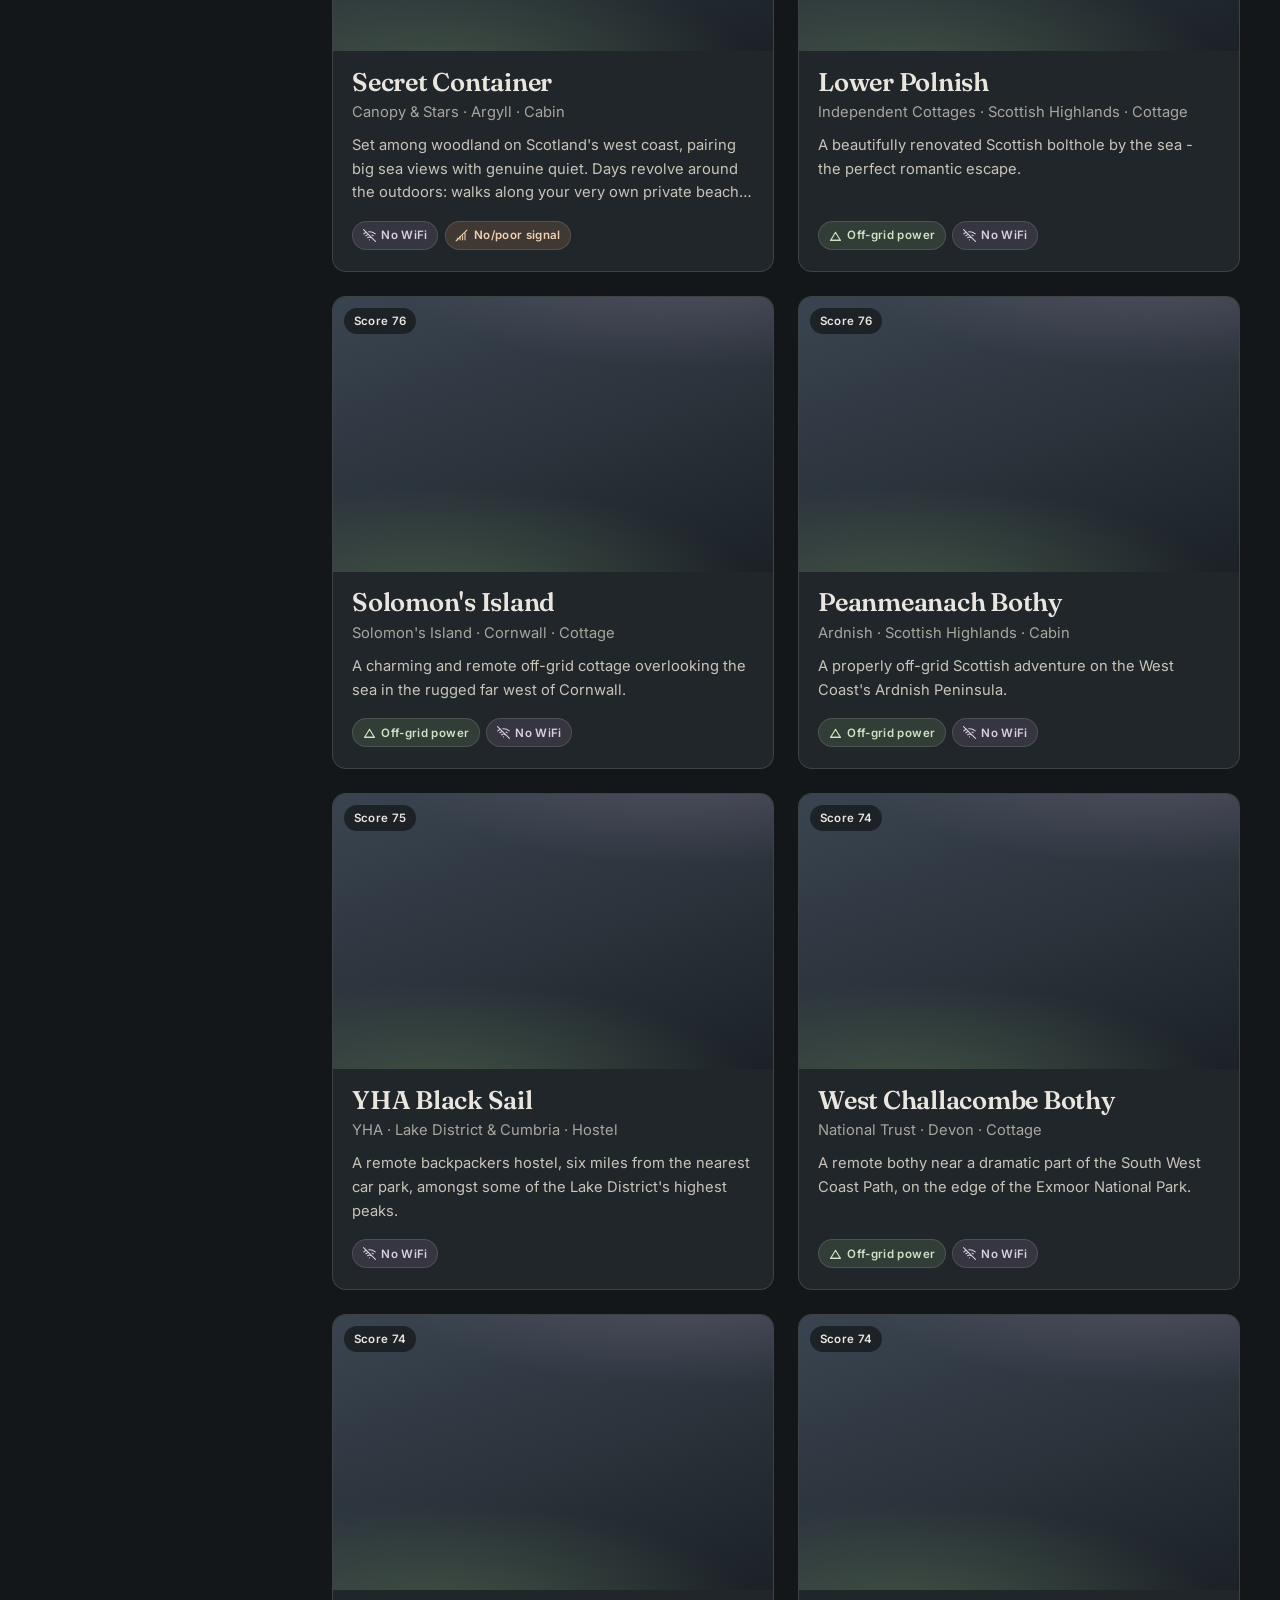
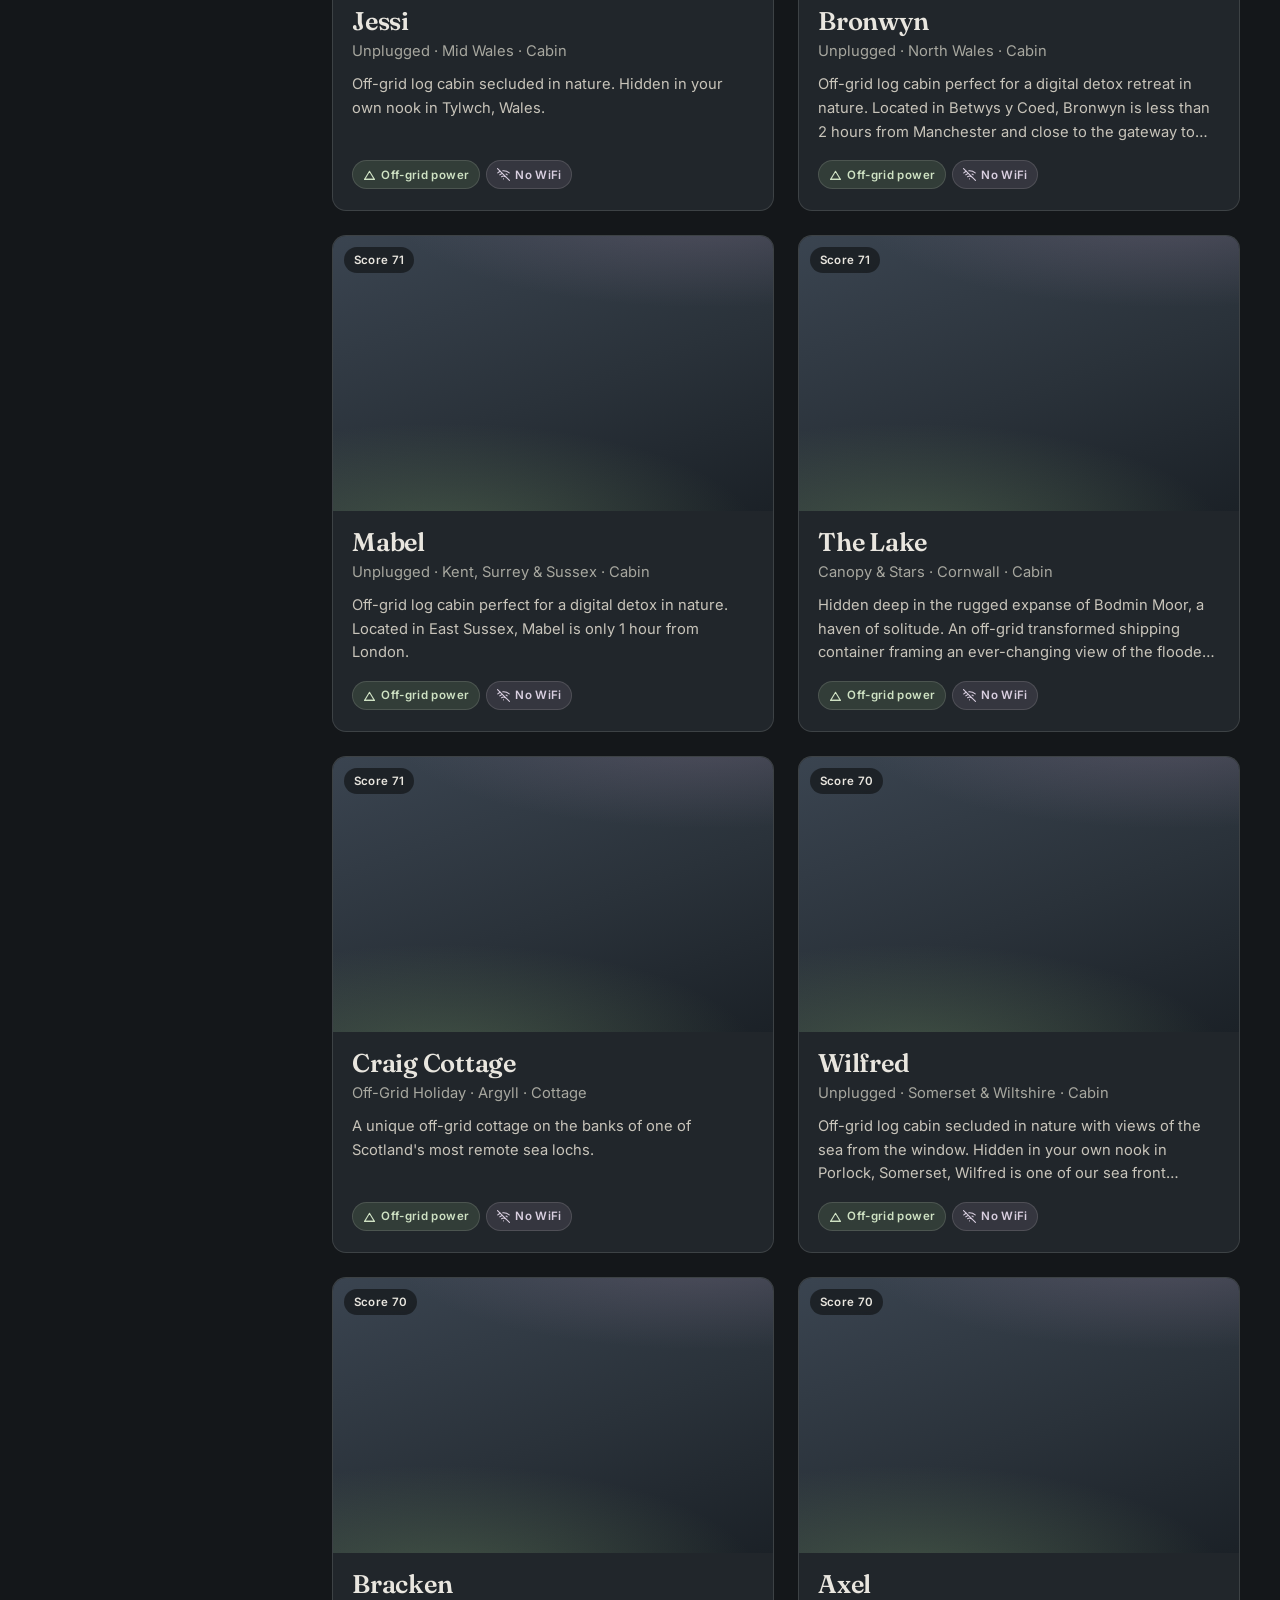
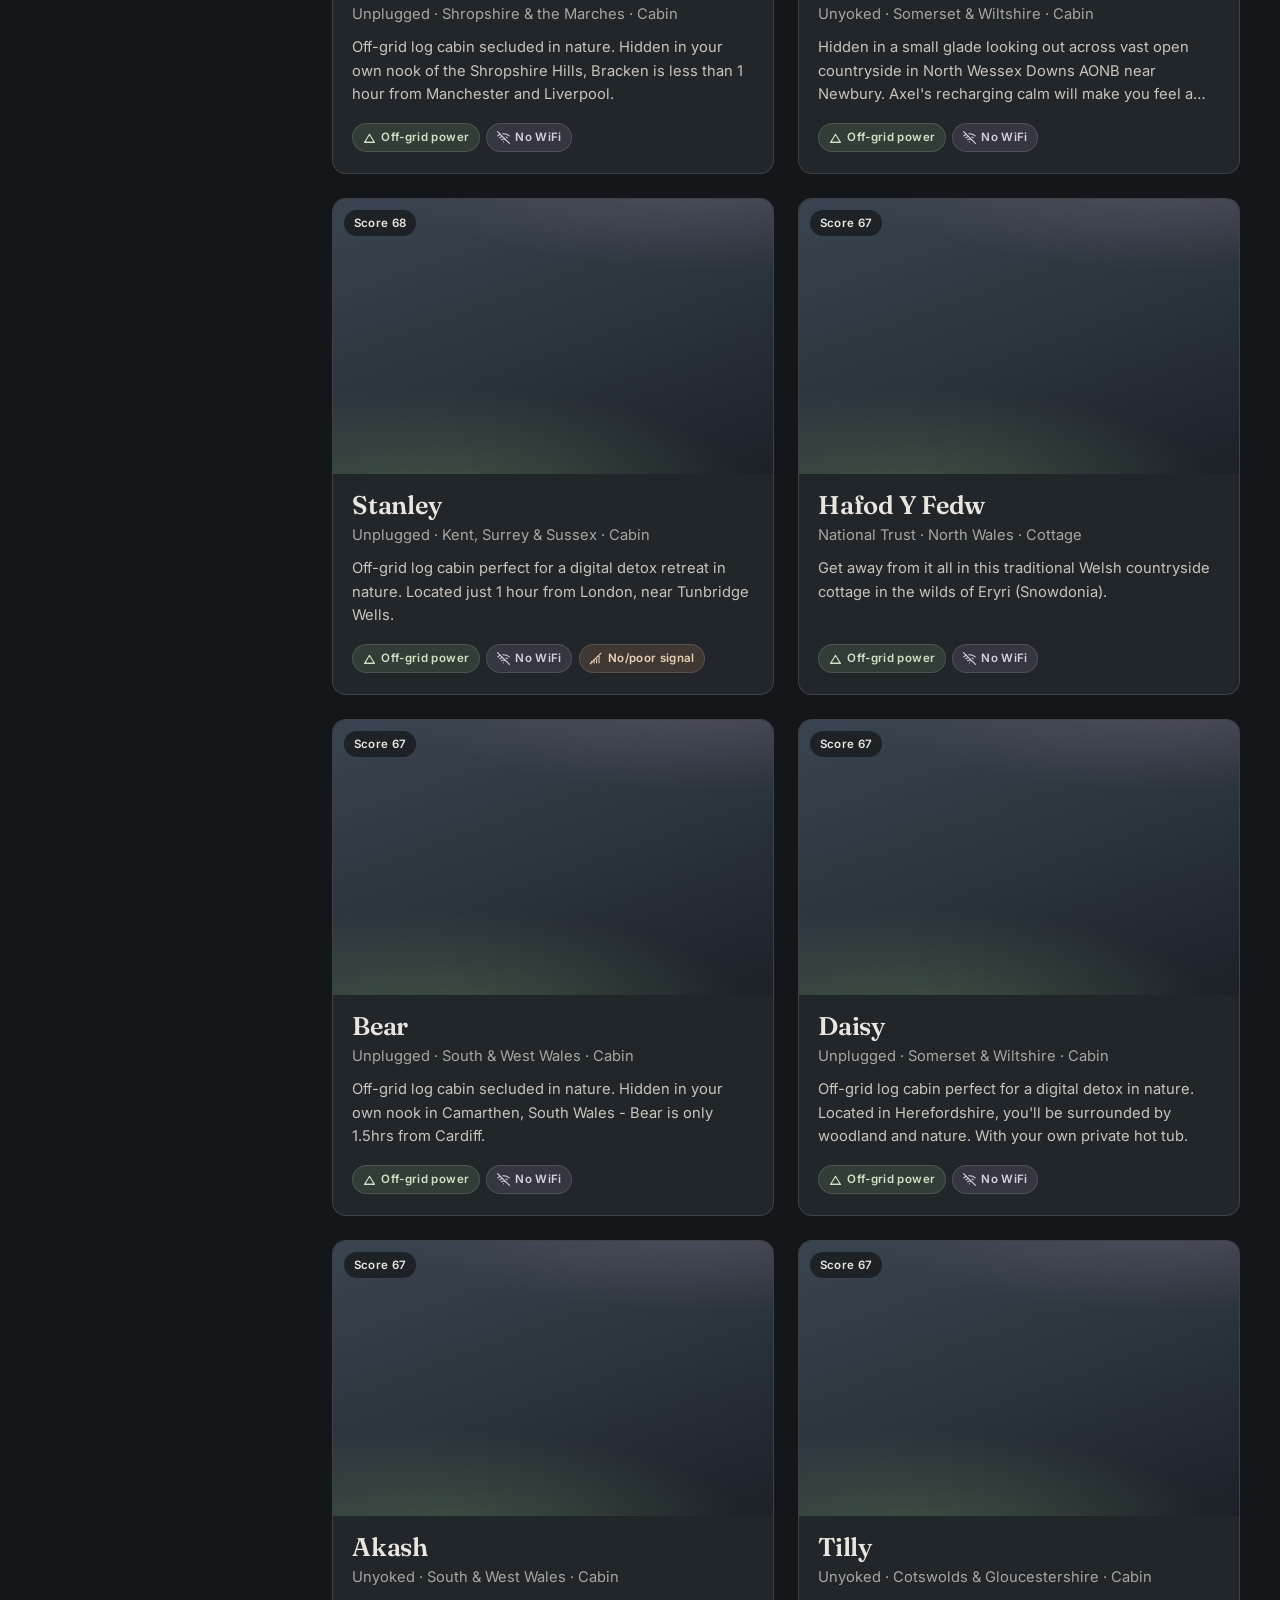
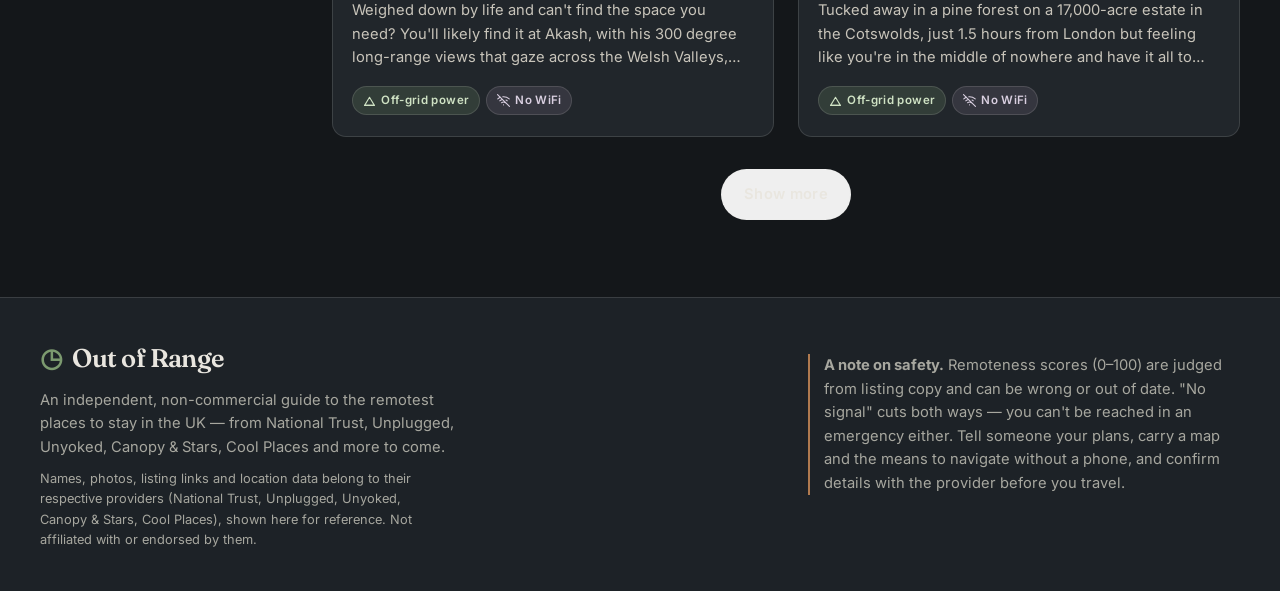
==== commit 6dab8393: "Simplify regions into a country-grouped travel taxonomy The Region filter had 65 messy values — coun" ====
--- a/browse.html
+++ b/browse.html
@@ -8,7 +8,7 @@
   <link rel="preconnect" href="https://fonts.googleapis.com">
   <link rel="preconnect" href="https://fonts.gstatic.com" crossorigin>
   <link href="https://fonts.googleapis.com/css2?family=Fraunces:opsz,wght@9..144,500;9..144,600&family=Inter:wght@400;500;600&display=swap" rel="stylesheet">
-  <link rel="stylesheet" href="css/styles.css?v=865bcba5">
+  <link rel="stylesheet" href="css/styles.css?v=2cc89dd8">
 </head>
 <body>
   <a class="skip-link" href="#main">Skip to content</a>
@@ -88,7 +88,7 @@
     </div>
   </footer>
 
-  <script src="js/data.js?v=49d82343"></script>
-  <script src="js/site.js?v=b4e7f569"></script>
+  <script src="js/data.js?v=e5286a3f"></script>
+  <script src="js/site.js?v=6ce4e78b"></script>
 </body>
 </html>
--- a/css/styles.css
+++ b/css/styles.css
@@ -361,6 +361,15 @@
   margin-block-end: 0.6rem;
   padding: 0;
 }
+.filter-subhead {
+  font-size: 0.7rem;
+  font-weight: 600;
+  letter-spacing: 0.06em;
+  text-transform: uppercase;
+  color: var(--accent);
+  margin-block: 0.9rem 0.2rem;
+}
+.filter-subhead:first-of-type { margin-block-start: 0.2rem; }
 .check {
   display: flex;
   align-items: center;
